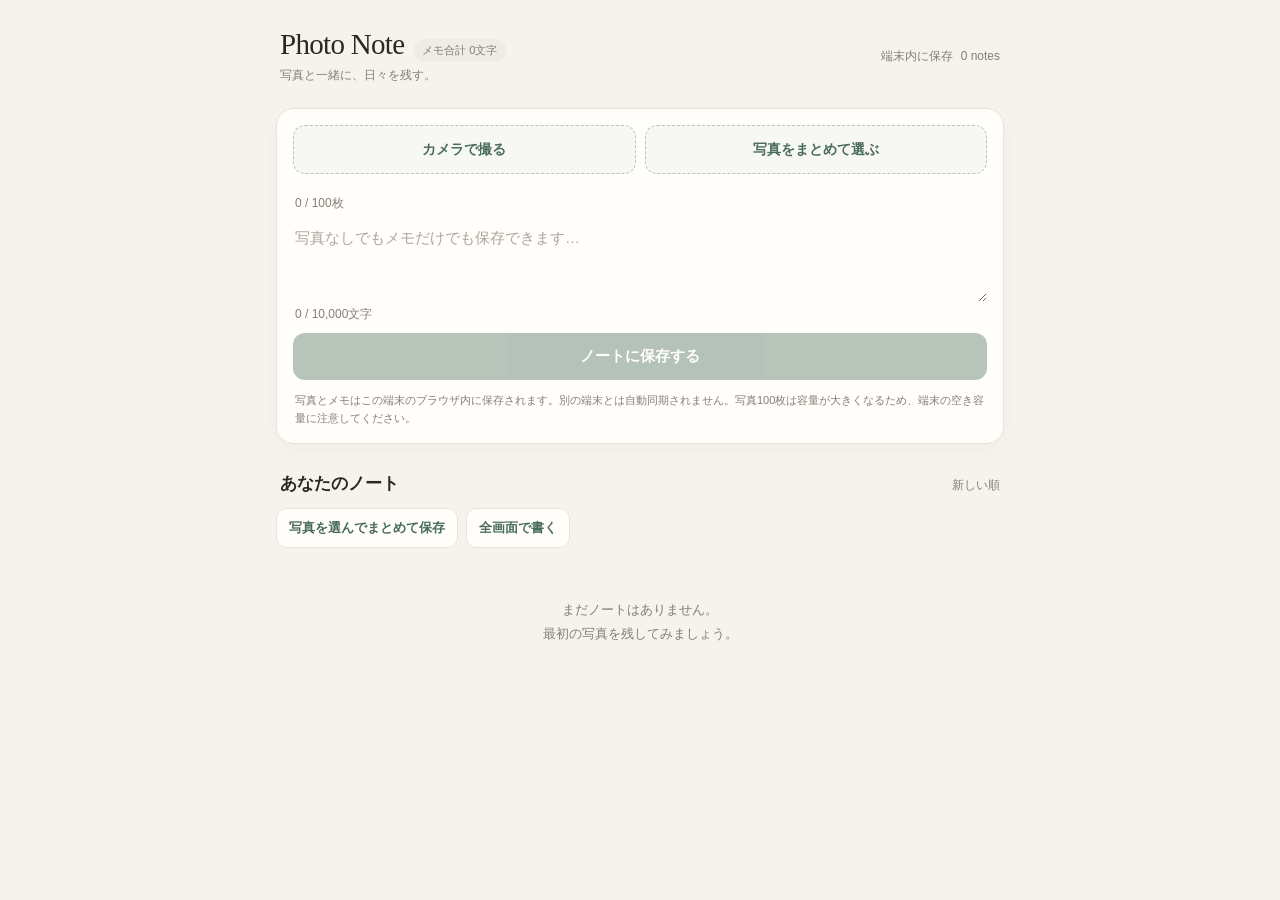
==== photo-note.html @ 49136faa "Add files via upload" ====
<!doctype html><html lang="ja"><head><meta charset="utf-8"><meta name="viewport" content="width=device-width,initial-scale=1,viewport-fit=cover"><meta name="theme-color" content="#f6f3ed"><link rel="apple-touch-icon" sizes="180x180" href="apple-touch-icon.png"><link rel="icon" type="image/png" sizes="192x192" href="icon-192.png"><link rel="manifest" href="manifest.webmanifest"><title>Photo Note</title>
<style>
:root{--bg:#f6f3ed;--paper:#fffefa;--ink:#292821;--muted:#827f75;--line:#e9e4d9;--accent:#496b59}*{box-sizing:border-box}body{margin:0;background:var(--bg);color:var(--ink);font-family:-apple-system,BlinkMacSystemFont,"Hiragino Kaku Gothic ProN","Yu Gothic",sans-serif}header{max-width:760px;margin:auto;padding:28px 20px 12px;display:flex;align-items:center;justify-content:space-between}h1{font-family:Georgia,serif;font-size:29px;font-weight:500;margin:0;letter-spacing:-.7px}.brand-row{display:flex;align-items:baseline;gap:10px;flex-wrap:wrap}.total-chars{font:11px -apple-system,BlinkMacSystemFont,sans-serif;letter-spacing:0;color:var(--muted);background:#eeece5;border-radius:20px;padding:4px 8px}.nav-back{position:absolute;top:max(14px,env(safe-area-inset-top));left:14px;z-index:55;display:flex;align-items:center;gap:8px;border:1px solid #ffffffaa;border-radius:26px;background:#101010ee;color:#fff;padding:12px 17px;font-size:15px;font-weight:700;box-shadow:0 3px 16px #0007;min-height:46px}.nav-back:active{transform:scale(.97)}.note-char-count{font-size:11px;color:var(--muted);white-space:nowrap}.sub{font-size:12px;color:var(--muted);margin-top:5px}.count{font-size:12px;color:var(--muted)}main{max-width:760px;margin:auto;padding:12px 16px 100px}.composer{background:var(--paper);border:1px solid var(--line);border-radius:18px;padding:16px;box-shadow:0 4px 18px #3c342008}.pickrow{display:grid;grid-template-columns:1fr 1fr;gap:9px}.pick{display:flex;align-items:center;justify-content:center;gap:7px;width:100%;min-height:49px;border:1.5px dashed #b9c5bb;border-radius:12px;color:var(--accent);font-weight:650;background:#f7f8f4;cursor:pointer;font-size:14px}input[type=file]{display:none}.photo-grid{display:grid;grid-template-columns:repeat(3,minmax(0,1fr));gap:8px;margin-top:12px}.photo-cell{position:relative;aspect-ratio:1;border-radius:10px;overflow:hidden;background:#f0eee8}.photo-cell img{width:100%;height:100%;object-fit:cover;display:block;cursor:zoom-in}.remove-photo{position:absolute;top:4px;right:4px;border:0;border-radius:50%;width:26px;height:26px;background:#222b;color:white;font-size:18px;line-height:1}.photo-count{font-size:12px;color:var(--muted);margin:9px 2px 0}textarea{width:100%;resize:vertical;min-height:90px;border:0;outline:0;background:transparent;font:15px/1.7 -apple-system,BlinkMacSystemFont,sans-serif;padding:13px 2px 4px;color:var(--ink)}textarea::placeholder{color:#aaa69b}.save{width:100%;border:0;border-radius:12px;background:var(--accent);color:white;font-size:15px;font-weight:650;padding:14px;cursor:pointer}.save:disabled{opacity:.4;cursor:not-allowed}.editor-tools{display:flex;justify-content:space-between;align-items:center;gap:10px;margin:0 2px 10px}.char-count{font-size:12px;color:var(--muted);font-variant-numeric:tabular-nums}.cancel{border:1px solid var(--line);border-radius:10px;background:transparent;color:var(--muted);padding:10px 14px;cursor:pointer}.note-actions{display:flex;gap:14px;flex-wrap:wrap}.edit,.delete{border:0;background:none;color:var(--accent);font-size:12px;padding:9px 0 0;cursor:pointer}.delete{color:#a19c90}.section{display:flex;justify-content:space-between;align-items:baseline;margin:28px 4px 13px}.section h2{font-size:17px;font-weight:650;margin:0}.section span{font-size:12px;color:var(--muted)}.notes{display:grid;grid-template-columns:repeat(2,minmax(0,1fr));gap:13px}.note{background:var(--paper);border:1px solid var(--line);border-radius:15px;overflow:hidden;box-shadow:0 3px 12px #3c342007}.cover{width:100%;aspect-ratio:4/3;object-fit:cover;display:block;background:#eee;cursor:zoom-in}.thumb-strip{display:flex;gap:5px;padding:7px 9px 0;overflow:hidden}.thumb-strip img{width:42px;height:42px;object-fit:cover;border-radius:6px;flex:0 0 auto;cursor:zoom-in}.note-body{padding:11px 12px 12px}.date{font-size:11px;color:var(--muted);margin-bottom:6px}.note-text{font-size:13px;line-height:1.6;white-space:pre-wrap;overflow-wrap:anywhere}.empty{grid-column:1/-1;text-align:center;color:var(--muted);padding:36px 12px;font-size:13px;line-height:1.8}.hint,.photo-tip{font-size:11px;color:var(--muted);line-height:1.6;margin:12px 2px 0}.toast{position:fixed;bottom:22px;left:50%;transform:translateX(-50%);background:#292821;color:#fff;padding:11px 16px;border-radius:30px;font-size:13px;opacity:0;pointer-events:none;transition:.2s;z-index:50}.toast.show{opacity:1}.photo-viewer{position:fixed;inset:0;z-index:40;background:rgba(18,18,16,.97);display:none;align-items:center;justify-content:center;padding:18px}.photo-viewer.open{display:flex}.photo-viewer img{max-width:100%;max-height:100%;object-fit:contain;touch-action:none;transform-origin:center center;will-change:transform;user-select:none;-webkit-user-drag:none}.zoom-tools{position:absolute;top:max(70px,calc(env(safe-area-inset-top) + 62px));right:18px;display:flex;gap:7px}.zoom-tools button{width:38px;height:38px;border:1px solid #ffffff66;border-radius:50%;background:#222;color:#fff;font-size:20px}.viewer-close,.viewer-prev,.viewer-next{position:absolute;border:1px solid #ffffff55;border-radius:50%;background:#222;color:white;cursor:pointer}.viewer-close{top:max(18px,env(safe-area-inset-top));right:18px;width:42px;height:42px;font-size:25px}.viewer-prev,.viewer-next{top:50%;width:42px;height:42px;font-size:24px;transform:translateY(-50%)}.viewer-prev{left:12px}.viewer-next{right:12px}.viewer-index{position:absolute;bottom:max(18px,env(safe-area-inset-bottom));color:#fff;font-size:12px}.camera-note{font-size:11px;color:var(--muted);line-height:1.6;margin:9px 2px 0}.camera-modal{position:fixed;inset:0;z-index:60;background:#111;display:none;flex-direction:column;padding:env(safe-area-inset-top) 14px env(safe-area-inset-bottom)}.camera-modal.open{display:flex}.camera-top{height:54px;display:flex;align-items:center;justify-content:space-between;color:white}.camera-top button,.camera-bottom button{border:1px solid #ffffff55;background:#292929;color:white;border-radius:24px;padding:10px 15px;font-size:14px}.camera-stage{flex:1;display:flex;align-items:center;justify-content:center;min-height:0;overflow:hidden}.camera-stage video{width:100%;max-height:100%;object-fit:contain;border-radius:12px;background:#222;transform-origin:center center}.camera-zoom{display:flex;align-items:center;gap:12px;padding:7px 8px 12px;color:#fff;font-size:13px}.camera-zoom input{flex:1;min-width:0;accent-color:#fff}.camera-zoom-value{width:42px;text-align:right;font-variant-numeric:tabular-nums}.camera-bottom{height:104px;display:flex;align-items:center;justify-content:space-around;gap:10px}.shutter{width:68px;height:68px;border:5px solid white!important;border-radius:50%!important;padding:0!important;background:#fff!important;box-shadow:inset 0 0 0 3px #333}.camera-status{color:#ddd;font-size:12px;text-align:center;padding:6px}.move-photo{position:absolute;top:4px;left:4px;border:0;border-radius:7px;background:#222b;color:white;padding:4px 7px;font-size:12px}.story-modal{position:fixed;inset:0;z-index:70;display:none;background:#111;color:#fff;overflow:hidden}.story-modal.open{display:block}.story-backdrop,.story-blur{position:absolute;inset:-18px;background-position:center;background-size:cover;transition:filter .12s linear}.story-backdrop{filter:brightness(.78)}.story-blur{background:rgba(8,9,9,.08);backdrop-filter:blur(0px);-webkit-backdrop-filter:blur(0px)}.story-top{position:absolute;z-index:4;top:0;left:0;right:0;padding:max(14px,env(safe-area-inset-top)) 16px 12px;display:flex;align-items:center;justify-content:space-between;background:linear-gradient(#0008,transparent);pointer-events:none}.story-top button{pointer-events:auto;border:1px solid #ffffff66;border-radius:22px;background:#1118;color:white;padding:9px 13px;font-size:13px}.story-count{font-size:12px;color:#fff;text-shadow:0 1px 6px #000}.story-scroll{position:absolute;inset:0;overflow-y:auto;overscroll-behavior:contain;z-index:2;scrollbar-width:none}.story-scroll::-webkit-scrollbar{display:none}.story-hero{height:78vh;min-height:480px;display:flex;align-items:flex-end;padding:0 22px 105px}.story-hero-inner{max-width:680px;text-shadow:0 2px 16px #0009}.story-kicker{font-size:11px;letter-spacing:.18em;text-transform:uppercase;color:#ffffffc9;margin-bottom:10px}.story-title{font-family:Georgia,serif;font-size:clamp(30px,8vw,54px);line-height:1.16;font-weight:500;letter-spacing:-.04em;margin:0}.story-hint{font-size:12px;color:#ffffffd0;margin-top:14px}.story-sheet{position:relative;min-height:65vh;margin-top:-54px;padding:30px 24px calc(60px + env(safe-area-inset-bottom));background:rgba(248,246,240,.88);color:#292821;border-radius:28px 28px 0 0;box-shadow:0 -15px 50px #0002;backdrop-filter:blur(18px);-webkit-backdrop-filter:blur(18px)}.story-sheet:before{content:'';display:block;width:38px;height:4px;border-radius:9px;background:#aaa69b66;margin:-13px auto 26px}.story-date{font-size:11px;letter-spacing:.06em;color:#827f75;margin-bottom:22px}.story-memo{font-family:Georgia,serif;font-size:17px;line-height:2.05;white-space:pre-wrap;overflow-wrap:anywhere;max-width:680px;margin:0 auto}.story-empty{color:#827f75;font-size:14px}.story-photos{display:flex;gap:9px;overflow-x:auto;margin:28px -5px 0;padding:4px 5px 12px}.story-photos img{width:76px;height:76px;object-fit:cover;border-radius:10px;flex:0 0 auto;border:2px solid transparent}.story-photos img.active{border-color:#496b59}.story-end{font-size:11px;color:#827f75;text-align:center;margin-top:34px;letter-spacing:.08em}
@media(min-width:620px){.notes{grid-template-columns:repeat(3,minmax(0,1fr))}}
@media (orientation: landscape) and (max-height: 600px){
  .camera-modal{padding:env(safe-area-inset-top) max(12px,env(safe-area-inset-right)) env(safe-area-inset-bottom) max(12px,env(safe-area-inset-left))}
  .camera-top{height:44px;flex:0 0 44px}
  .camera-stage{min-width:0;flex:1}
  .camera-stage video{width:auto;height:100%;max-width:100%;max-height:100%;object-fit:contain}
  .camera-zoom{flex:0 0 auto;padding:4px 8px 6px}
  .camera-bottom{height:66px;flex:0 0 66px}
  .shutter{width:54px;height:54px}
  .camera-status{padding:2px;font-size:11px}
}
@media (orientation: landscape) and (min-height: 601px){
  .camera-stage video{max-height:calc(100vh - 230px)}
}

/* Photo Note update */
.selection-toolbar{display:flex;gap:8px;align-items:center;flex-wrap:wrap;margin:0 0 14px}.tool-btn{border:1px solid var(--line);background:var(--paper);color:var(--accent);border-radius:10px;padding:10px 12px;font-size:13px;font-weight:650}.note-text{display:none}.note{position:relative}.select-overlay{position:absolute;top:8px;left:8px;z-index:3;background:#fff;border-radius:9px;padding:5px 8px;box-shadow:0 2px 8px #0003;font-size:12px}.select-overlay input{display:inline-block;width:18px;height:18px;vertical-align:middle}.photo-select-modal{position:fixed;inset:0;z-index:90;background:#f6f3ed;display:none;flex-direction:column;padding:env(safe-area-inset-top) 14px env(safe-area-inset-bottom)}.photo-select-modal.open{display:flex}.select-head{display:flex;align-items:center;justify-content:space-between;padding:12px 0}.select-head strong{font-size:17px}.select-grid{display:grid;grid-template-columns:repeat(3,minmax(0,1fr));gap:7px;overflow:auto;padding-bottom:12px}.select-item{position:relative;aspect-ratio:1}.select-item img{width:100%;height:100%;object-fit:cover;border-radius:9px}.select-item input{position:absolute;top:6px;left:6px;width:23px;height:23px;accent-color:var(--accent)}.select-actions{display:flex;gap:8px;padding:10px 0}.select-actions button{flex:1}.composer.full-editor{position:fixed;inset:0;z-index:80;border-radius:0;overflow:auto;padding:calc(env(safe-area-inset-top) + 16px) 16px calc(env(safe-area-inset-bottom) + 18px);margin:0}.composer.full-editor textarea{min-height:42vh;font-size:17px}.editor-full-btn{border:1px solid var(--line);background:transparent;border-radius:10px;padding:8px 11px;color:var(--accent)}.undo-toast{position:fixed;bottom:22px;left:50%;transform:translateX(-50%);z-index:100;background:#292821;color:#fff;border-radius:28px;padding:9px 12px;display:none;align-items:center;gap:12px;font-size:13px;white-space:nowrap}.undo-toast.show{display:flex}.undo-toast button{border:0;background:#fff;color:#292821;border-radius:18px;padding:7px 12px;font-weight:700}

.crop-modal{position:fixed;inset:0;z-index:120;background:#171714f5;display:none;flex-direction:column;align-items:center;justify-content:center;padding:calc(env(safe-area-inset-top) + 14px) 14px calc(env(safe-area-inset-bottom) + 14px);color:#fff}
.crop-modal.open{display:flex}.crop-title{font-size:18px;font-weight:700;margin:4px 0 8px}.crop-help{font-size:12px;color:#ddd;text-align:center;line-height:1.6;margin-bottom:12px}.crop-stage{width:100%;height:min(62vh,620px);display:flex;align-items:center;justify-content:center;overflow:hidden}.crop-canvas{max-width:100%;max-height:100%;touch-action:none;background:#333;border-radius:8px}.crop-actions{display:flex;gap:8px;width:100%;max-width:560px;margin-top:14px;flex-wrap:wrap}.crop-actions button{flex:1;min-width:105px;border:1px solid #ffffff66;border-radius:12px;padding:13px 9px;background:#333;color:#fff;font-weight:650}.crop-actions .crop-primary{background:#496b59;border-color:#496b59}.crop-actions .crop-danger{background:#fff;color:#292821}.photo-edit-tools{position:absolute;left:4px;right:4px;bottom:4px;display:flex;gap:4px;justify-content:center}.photo-edit-tools button{border:0;border-radius:8px;background:#222d;color:#fff;padding:6px 7px;font-size:10px;font-weight:650}
</style></head><body>
<header><div><div class="brand-row"><h1>Photo Note</h1><span class="total-chars" id="totalChars">メモ合計 0文字</span></div><div class="sub">写真と一緒に、日々を残す。</div></div><div style="display:flex;align-items:center;gap:8px"><span class="count">端末内に保存</span><div class="count" id="count">0 notes</div></div></header><main>
<section class="composer"><div class="pickrow"><button class="pick" id="openCamera" type="button">カメラで撮る</button><label class="pick" for="galleryPhotos">写真をまとめて選ぶ</label></div><input id="galleryPhotos" type="file" accept="image/*" multiple>
<div class="photo-grid" id="draftGrid"></div><div class="photo-count" id="photoCount">写真は最大100枚まで追加できます</div><textarea id="memo" maxlength="10000" placeholder="写真なしでもメモだけでも保存できます…"></textarea><div class="editor-tools"><span class="char-count" id="charCount">0 / 10,000文字</span><button class="editor-full-btn" id="closeFullEditor" type="button" style="display:none">全画面を閉じる</button><button class="cancel" id="cancel" type="button" style="display:none">編集をやめる</button></div><button class="save" id="save" disabled>ノートに保存する</button><div class="hint">写真とメモはこの端末のブラウザ内に保存されます。別の端末とは自動同期されません。写真100枚は容量が大きくなるため、端末の空き容量に注意してください。</div></section>
<div class="section"><h2>あなたのノート</h2><span>新しい順</span></div><div class="selection-toolbar"><button class="tool-btn" id="choosePhotos" type="button">写真を選んでまとめて保存</button><button class="tool-btn" id="fullEditor" type="button">全画面で書く</button></div><section class="notes" id="notes"><div class="empty">まだノートはありません。<br>最初の写真を残してみましょう。</div></section></main>
<div class="camera-modal" id="cameraModal" role="dialog" aria-modal="true" aria-label="Photo Noteカメラ"><div class="camera-top"><button id="cameraClose" type="button">閉じる</button><span id="cameraMode">背面カメラ</span><button id="cameraSwitch" type="button">カメラ切替</button></div><div class="camera-stage"><video id="cameraVideo" autoplay muted playsinline></video></div><div class="camera-zoom"><span>−</span><input id="cameraZoom" type="range" min="1" max="3" step="0.1" value="1" aria-label="カメラズーム"><span>＋</span><span class="camera-zoom-value" id="cameraZoomValue">1.0×</span></div><div class="camera-status" id="cameraStatus">カメラを準備しています</div><div class="camera-bottom"><button id="cameraFlash" type="button" disabled>フラッシュは端末依存</button><button class="shutter" id="cameraCapture" type="button" aria-label="撮影"></button><button id="cameraDone" type="button">完了</button></div></div><div class="photo-viewer" id="photoViewer" role="dialog" aria-modal="true" aria-label="写真の拡大表示"><button class="nav-back" id="viewerBack" type="button" aria-label="一覧画面に戻る">← <span>一覧へ</span></button><button class="viewer-prev" id="viewerPrev" type="button">‹</button><img id="viewerImage" alt="拡大した写真"><div class="zoom-tools"><button id="zoomOut" type="button" aria-label="縮小">−</button><button id="zoomReset" type="button" aria-label="倍率を戻す">↺</button><button id="zoomIn" type="button" aria-label="拡大">＋</button></div><button class="viewer-next" id="viewerNext" type="button">›</button><div class="viewer-index" id="viewerIndex"></div></div><div class="story-modal" id="storyModal" role="dialog" aria-modal="true" aria-label="ストーリーモード"><div class="story-backdrop" id="storyBackdrop"></div><div class="story-blur" id="storyBlur"></div><div class="story-top"><button id="storyClose" type="button" aria-label="一覧画面に戻る">← <span>一覧へ</span></button><span class="story-count" id="storyCount"></span><button id="storyTop" type="button">写真に戻る ↑</button></div><div class="story-scroll" id="storyScroll"><section class="story-hero"><div class="story-hero-inner"><div class="story-kicker">A MOMENT TO REMEMBER</div><h2 class="story-title" id="storyTitle">その日の記録</h2><div class="story-hint">スクロールして、記憶をたどる</div></div></section><section class="story-sheet"><div class="story-date" id="storyDate"></div><div class="story-memo" id="storyMemo"></div><div class="story-photos" id="storyPhotos"></div><div class="story-end">— PHOTO NOTE —</div></section></div></div><div class="photo-select-modal" id="photoSelectModal"><div class="select-head"><strong>保存する写真を選択</strong><button class="cancel" id="closePhotoSelect" type="button">閉じる</button></div><div class="select-grid" id="selectGrid"></div><div class="select-actions"><button class="tool-btn" id="selectAllPhotos" type="button">すべて選択</button><button class="save" id="shareSelectedPhotos" type="button">選んだ写真を共有</button></div><div class="hint">iPhoneの共有画面が開いたら「画像を保存」を選んでください。</div></div><div class="undo-toast" id="undoToast"><span id="undoMessage">削除しました</span><button id="undoDelete" type="button">元に戻す</button></div><div class="crop-modal" id="cropModal" role="dialog" aria-modal="true" aria-label="写真のトリミング"><div class="crop-title" id="cropTitle">写真をトリミング</div><div class="crop-help" id="cropHelp">写真の上を指でなぞって、残したい範囲を囲んでください。</div><div class="crop-stage"><canvas id="cropCanvas" class="crop-canvas"></canvas></div><div class="crop-actions"><button id="autoCrop" type="button">自動トリミング</button><button id="manualCrop" type="button">手動で範囲を選ぶ</button><button id="cancelCrop" type="button">キャンセル</button><button id="applyCrop" class="crop-primary" type="button">この切り抜きを使う</button></div></div><div class="toast" id="toast"></div>
<script>
const DB='photo-note-db',STORE='notes';let db,draft=[],editingId=null,viewerImages=[],viewerAt=0,cameraStream=null,cameraFacing='environment',cameraZoom=1,nativeZoom=false,cameraZoomMin=1,cameraZoomMax=3;const $=id=>document.getElementById(id);
async function stopCamera(){if(cameraStream){cameraStream.getTracks().forEach(t=>t.stop());cameraStream=null}$('cameraVideo').srcObject=null}
async function configureCameraZoom(){cameraZoom=1;nativeZoom=false;cameraZoomMin=1;cameraZoomMax=3;const track=cameraStream?.getVideoTracks?.()[0];try{const caps=track?.getCapabilities?.();if(caps?.zoom){nativeZoom=true;cameraZoomMin=caps.zoom.min||1;cameraZoomMax=Math.min(caps.zoom.max||3,8)}}catch(e){}const slider=$('cameraZoom');slider.min=String(cameraZoomMin);slider.max=String(cameraZoomMax);slider.step=nativeZoom?String(track.getCapabilities().zoom.step||0.1):'0.1';slider.value='1';$('cameraZoomValue').textContent='1.0×';$('cameraVideo').style.transform='scale(1)';}
async function setCameraZoom(value){cameraZoom=Math.max(cameraZoomMin,Math.min(cameraZoomMax,Number(value)||1));$('cameraZoom').value=String(cameraZoom);$('cameraZoomValue').textContent=cameraZoom.toFixed(1)+'×';const video=$('cameraVideo');if(nativeZoom){const track=cameraStream?.getVideoTracks?.()[0];try{await track.applyConstraints({advanced:[{zoom:cameraZoom}]});video.style.transform='scale(1)';return}catch(e){nativeZoom=false}}video.style.transform=`scale(${cameraZoom})`;}
async function startCamera(){await stopCamera();if(!navigator.mediaDevices||!navigator.mediaDevices.getUserMedia){$('cameraStatus').textContent='このブラウザではカメラを利用できません。HTTPSのSafariで開いてください。';return}try{cameraStream=await navigator.mediaDevices.getUserMedia({audio:false,video:{facingMode:{ideal:cameraFacing},width:{ideal:1920},height:{ideal:1080}}});$('cameraVideo').srcObject=cameraStream;await $('cameraVideo').play();await configureCameraZoom();$('cameraMode').textContent=cameraFacing==='environment'?'背面カメラ':'前面カメラ';$('cameraStatus').textContent=nativeZoom?'カメラのズームを調整できます':'ズームを調整できます';}catch(err){$('cameraStatus').textContent=err.name==='NotAllowedError'?'カメラの使用が許可されていません。Safariの設定を確認してください。':'カメラを起動できませんでした。ブラウザのカメラ許可を確認してください。'}}
$('cameraZoom').addEventListener('input',e=>{setCameraZoom(e.target.value)});
$('openCamera').onclick=async()=>{if(draft.length>=100)return toast('写真は100枚までです');$('cameraModal').classList.add('open');document.body.style.overflow='hidden';await startCamera()};
$('cameraClose').onclick=async()=>{await stopCamera();$('cameraModal').classList.remove('open');document.body.style.overflow=''};
$('cameraDone').onclick=$('cameraClose').onclick;
$('cameraSwitch').onclick=async()=>{cameraFacing=cameraFacing==='environment'?'user':'environment';await startCamera()};
$('cameraCapture').onclick=async()=>{const v=$('cameraVideo');if(!cameraStream||!v.videoWidth)return toast('カメラの準備ができていません');if(draft.length>=100)return toast('写真は100枚までです');const c=document.createElement('canvas');const ctx=c.getContext('2d');if(nativeZoom||cameraZoom<=1.001){c.width=v.videoWidth;c.height=v.videoHeight;ctx.drawImage(v,0,0,c.width,c.height)}else{const sw=v.videoWidth/cameraZoom,sh=v.videoHeight/cameraZoom,sx=(v.videoWidth-sw)/2,sy=(v.videoHeight-sh)/2;c.width=Math.round(sw);c.height=Math.round(sh);ctx.drawImage(v,sx,sy,sw,sh,0,0,c.width,c.height)}draft.push(c.toDataURL('image/jpeg',.92));renderDraft();updateCount();$('cameraStatus').textContent=`撮影しました（${draft.length} / 100枚）。続けて撮影できます。`};
function openDB(){return new Promise((resolve,reject)=>{const r=indexedDB.open(DB,1);r.onupgradeneeded=()=>r.result.createObjectStore(STORE,{keyPath:'id'});r.onsuccess=()=>resolve(r.result);r.onerror=()=>reject(r.error)})}
function tx(mode,fn){return new Promise((resolve,reject)=>{const t=db.transaction(STORE,mode),s=t.objectStore(STORE);let req=fn(s);t.oncomplete=()=>resolve(req?.result);t.onerror=()=>reject(t.error)})}
function toast(s){$('toast').textContent=s;$('toast').classList.add('show');setTimeout(()=>$('toast').classList.remove('show'),2200)}function updateCount(){$('charCount').textContent=Array.from($('memo').value).length.toLocaleString('ja-JP')+' / 10,000文字';$('photoCount').textContent=`${draft.length} / 100枚`;$('save').disabled=draft.length===0&&!$('memo').value.trim()}
function oldImages(n){return Array.isArray(n.images)?n.images:(n.image?[n.image]:[])}
function reset(){document.querySelector('.composer').classList.remove('full-editor');$('closeFullEditor').style.display='none';editingId=null;draft=[];$('galleryPhotos').value='';$('memo').value='';$('save').textContent='ノートに保存する';$('cancel').style.display='none';renderDraft();updateCount()}
$('memo').addEventListener('input',updateCount);$('cancel').onclick=reset;
function openViewer(images,index=0){viewerImages=images;viewerAt=index;showViewer();$('photoViewer').classList.add('open');document.body.style.overflow='hidden'}let zoom=1,panX=0,panY=0;function applyZoom(){$('viewerImage').style.transform=`translate(${panX}px,${panY}px) scale(${zoom})`}function resetZoom(){zoom=1;panX=0;panY=0;applyZoom()}function showViewer(){resetZoom();$('viewerImage').src=viewerImages[viewerAt];$('viewerIndex').textContent=`${viewerAt+1} / ${viewerImages.length}`;$('viewerPrev').style.display=viewerImages.length>1?'block':'none';$('viewerNext').style.display=viewerImages.length>1?'block':'none'}function closeViewer(){resetZoom();$('photoViewer').classList.remove('open');$('viewerImage').removeAttribute('src');document.body.style.overflow=''}$('viewerBack').onclick=closeViewer;$('photoViewer').addEventListener('click',e=>{if(e.target===$('photoViewer'))closeViewer()});$('viewerPrev').onclick=()=>{viewerAt=(viewerAt-1+viewerImages.length)%viewerImages.length;showViewer()};$('viewerNext').onclick=()=>{viewerAt=(viewerAt+1)%viewerImages.length;showViewer()};$('zoomIn').onclick=()=>{zoom=Math.min(5,zoom+.5);clampViewerPan();applyZoom()};$('zoomOut').onclick=()=>{zoom=Math.max(1,zoom-.5);if(zoom===1){panX=0;panY=0}else clampViewerPan();applyZoom()};$('zoomReset').onclick=resetZoom;let pinchStart=0,pinchZoom=1,lastTouch=null;const viewerImg=$('viewerImage');
function clampViewerPan(){
  const box=$('photoViewer').getBoundingClientRect();
  const baseW=viewerImg.clientWidth,baseH=viewerImg.clientHeight;
  const maxX=Math.max(0,(baseW*zoom-box.width)/2);
  const maxY=Math.max(0,(baseH*zoom-box.height)/2);
  panX=Math.max(-maxX,Math.min(maxX,panX));
  panY=Math.max(-maxY,Math.min(maxY,panY));
}
viewerImg.addEventListener('touchstart',e=>{
  if(e.touches.length===2){
    pinchStart=Math.hypot(e.touches[0].clientX-e.touches[1].clientX,e.touches[0].clientY-e.touches[1].clientY);
    pinchZoom=zoom;lastTouch=null;
  }else if(e.touches.length===1&&zoom>1){
    lastTouch={x:e.touches[0].clientX,y:e.touches[0].clientY};
  }
},{passive:false});
viewerImg.addEventListener('touchmove',e=>{
  if(e.touches.length===2&&pinchStart){
    e.preventDefault();
    const d=Math.hypot(e.touches[0].clientX-e.touches[1].clientX,e.touches[0].clientY-e.touches[1].clientY);
    zoom=Math.max(1,Math.min(5,pinchZoom*d/pinchStart));
    if(zoom===1){panX=0;panY=0}
    clampViewerPan();applyZoom();
  }else if(e.touches.length===1&&lastTouch&&zoom>1){
    e.preventDefault();
    panX+=e.touches[0].clientX-lastTouch.x;panY+=e.touches[0].clientY-lastTouch.y;
    lastTouch={x:e.touches[0].clientX,y:e.touches[0].clientY};
    clampViewerPan();applyZoom();
  }
},{passive:false});
viewerImg.addEventListener('touchend',()=>{pinchStart=0;lastTouch=null});
viewerImg.addEventListener('dblclick',()=>{
  zoom=zoom===1?2:1;
  if(zoom===1){panX=0;panY=0}else clampViewerPan();
  applyZoom();
});document.addEventListener('keydown',e=>{if(e.key==='Escape')closeViewer();if(e.key==='ArrowLeft'&&viewerImages.length){viewerAt=(viewerAt-1+viewerImages.length)%viewerImages.length;showViewer()}if(e.key==='ArrowRight'&&viewerImages.length){viewerAt=(viewerAt+1)%viewerImages.length;showViewer()}});
function fileData(f){return new Promise((res,rej)=>{if(!f.type.startsWith('image/'))return rej();const r=new FileReader();r.onload=()=>res(r.result);r.onerror=rej;r.readAsDataURL(f)})}
async function addFiles(files){const room=100-draft.length;if(room<=0)return toast('写真は100枚までです');const chosen=[...files].slice(0,room);if(files.length>room)toast('追加できるのは残り'+room+'枚です');for(const f of chosen){try{draft.push(await fileData(f))}catch{toast('画像を読み込めませんでした')}}renderDraft();updateCount()}
$('galleryPhotos').addEventListener('change',async e=>{await addFiles(e.target.files);e.target.value=''});
function renderDraft(){const root=$('draftGrid');root.innerHTML='';draft.forEach((src,i)=>{const cell=document.createElement('div');cell.className='photo-cell';const img=document.createElement('img');img.src=src;img.alt='追加した写真';img.onclick=()=>openViewer(draft,i);const rm=document.createElement('button');rm.className='remove-photo';rm.type='button';rm.textContent='×';rm.setAttribute('aria-label','写真を削除');rm.onclick=()=>{if(!confirm('この写真を編集画面から外しますか？'))return;if(!confirm('この変更を保存すると、この写真はノートから削除されます。本当に削除しますか？'))return;draft.splice(i,1);renderDraft();updateCount();toast('写真を編集画面から外しました')};const move=document.createElement('button');move.className='move-photo';move.type='button';move.textContent=i===0?'先頭':`#${i+1} ↕`;move.title='写真を前へ移動';move.onclick=()=>{if(i>0){[draft[i-1],draft[i]]=[draft[i],draft[i-1]];renderDraft()}};const tools=document.createElement('div');tools.className='photo-edit-tools';const auto=document.createElement('button');auto.type='button';auto.textContent='自動切り抜き';auto.onclick=()=>openCrop(i,'auto');const manual=document.createElement('button');manual.type='button';manual.textContent='手動切り抜き';manual.onclick=()=>openCrop(i,'manual');tools.append(auto,manual);cell.append(img,rm,move,tools);root.append(cell)})}

// Crop editor: manual selection works by dragging a rectangle; auto finds the largest bright document/screen region.
let cropIndex=-1,cropImage=null,cropRect=null,cropMode='manual',cropDisplay={x:0,y:0,w:0,h:0},cropDragging=false,cropStart=null;
const cropCanvas=$('cropCanvas'),cropCtx=cropCanvas.getContext('2d');
function cropDraw(){if(!cropImage)return;cropCtx.clearRect(0,0,cropCanvas.width,cropCanvas.height);cropCtx.drawImage(cropImage,cropDisplay.x,cropDisplay.y,cropDisplay.w,cropDisplay.h);if(cropRect){const x=cropDisplay.x+cropRect.x*cropDisplay.w,y=cropDisplay.y+cropRect.y*cropDisplay.h,w=cropRect.w*cropDisplay.w,h=cropRect.h*cropDisplay.h;cropCtx.fillStyle='rgba(0,0,0,.38)';cropCtx.fillRect(cropDisplay.x,cropDisplay.y,cropDisplay.w,cropDisplay.h);cropCtx.clearRect(x,y,w,h);cropCtx.drawImage(cropImage, cropDisplay.x + cropRect.x*cropDisplay.w, cropDisplay.y + cropRect.y*cropDisplay.h, cropRect.w*cropDisplay.w, cropRect.h*cropDisplay.h, x,y,w,h);cropCtx.strokeStyle='#49d39a';cropCtx.lineWidth=Math.max(2,cropCanvas.width/350);cropCtx.strokeRect(x,y,w,h)}}
function cropFit(){const maxW=Math.max(280,Math.min(window.innerWidth-28,650)),maxH=Math.max(240,Math.min(window.innerHeight*.58,650)),scale=Math.min(maxW/cropImage.naturalWidth,maxH/cropImage.naturalHeight);cropCanvas.width=Math.round(cropImage.naturalWidth*scale);cropCanvas.height=Math.round(cropImage.naturalHeight*scale);cropDisplay={x:0,y:0,w:cropCanvas.width,h:cropCanvas.height};cropDraw()}
function autoDetectCrop(img){const c=document.createElement('canvas'),w=140,h=Math.max(60,Math.round(140*img.naturalHeight/img.naturalWidth));c.width=w;c.height=h;const x=c.getContext('2d',{willReadFrequently:true});x.drawImage(img,0,0,w,h);const d=x.getImageData(0,0,w,h).data,mask=new Uint8Array(w*h),seen=new Uint8Array(w*h);for(let p=0;p<w*h;p++){const r=d[p*4],g=d[p*4+1],b=d[p*4+2],v=.299*r+.587*g+.114*b,hi=Math.max(r,g,b),lo=Math.min(r,g,b),sat=hi?((hi-lo)/hi):0;mask[p]=(v>188&&sat<.42)?1:0}let best=null;for(let p=0;p<w*h;p++){if(!mask[p]||seen[p])continue;let q=[p],head=0;seen[p]=1;let minX=w,maxX=0,minY=h,maxY=0,count=0;while(head<q.length){const z=q[head++],xx=z%w,yy=(z/w)|0;count++;minX=Math.min(minX,xx);maxX=Math.max(maxX,xx);minY=Math.min(minY,yy);maxY=Math.max(maxY,yy);for(let dy=-1;dy<=1;dy++)for(let dx=-1;dx<=1;dx++){const nx=xx+dx,ny=yy+dy;if(nx<0||ny<0||nx>=w||ny>=h)continue;const ni=ny*w+nx;if(mask[ni]&&!seen[ni]){seen[ni]=1;q.push(ni)}}}const bw=maxX-minX+1,bh=maxY-minY+1,area=bw*bh;if(count>Math.max(30,w*h*.008)&&bw>w*.12&&bh>h*.06&&area<w*h*.92){const score=count+area*.15;if(!best||score>best.score)best={minX,maxX,minY,maxY,score}}}if(!best)return null;const padX=Math.max(2,Math.round((best.maxX-best.minX)*.035)),padY=Math.max(2,Math.round((best.maxY-best.minY)*.035));return{x:Math.max(0,(best.minX-padX)/w),y:Math.max(0,(best.minY-padY)/h),w:Math.min(w,best.maxX+padX+1)/w-Math.max(0,(best.minX-padX)/w),h:Math.min(h,best.maxY+padY+1)/h-Math.max(0,(best.minY-padY)/h)}}
function openCrop(i,mode){cropIndex=i;cropMode=mode;cropImage=new Image();cropImage.onload=()=>{cropFit();cropRect={x:0,y:0,w:1,h:1};if(mode==='auto'){const found=autoDetectCrop(cropImage);if(found){cropRect=found;$('cropHelp').textContent='明るい紙面・スクリーンらしい範囲を検出しました。枠を確認し、必要なら手動で調整してください。'}else{$('cropHelp').textContent='自動検出できませんでした。手動で範囲を囲んでください。';cropRect={x:.08,y:.08,w:.84,h:.84}}}else{$('cropHelp').textContent='写真の上を指でなぞって、残したい範囲を囲んでください。'}cropDraw();$('cropModal').classList.add('open');document.body.style.overflow='hidden'};cropImage.onerror=()=>toast('写真を開けませんでした');cropImage.src=draft[i]}
function canvasPoint(e){const r=cropCanvas.getBoundingClientRect();return{x:Math.max(0,Math.min(1,(e.clientX-r.left)/r.width)),y:Math.max(0,Math.min(1,(e.clientY-r.top)/r.height))}}
cropCanvas.addEventListener('pointerdown',e=>{if(!cropImage)return;cropCanvas.setPointerCapture(e.pointerId);cropDragging=true;cropStart=canvasPoint(e);cropRect={x:cropStart.x,y:cropStart.y,w:.01,h:.01};cropDraw()});cropCanvas.addEventListener('pointermove',e=>{if(!cropDragging)return;const p=canvasPoint(e);cropRect={x:Math.min(p.x,cropStart.x),y:Math.min(p.y,cropStart.y),w:Math.abs(p.x-cropStart.x),h:Math.abs(p.y-cropStart.y)};cropDraw()});function cropEnd(){cropDragging=false;if(cropRect&&(cropRect.w<.025||cropRect.h<.025)){cropRect={x:0,y:0,w:1,h:1};cropDraw()}}cropCanvas.addEventListener('pointerup',cropEnd);cropCanvas.addEventListener('pointercancel',cropEnd);
$('autoCrop').onclick=()=>{const r=autoDetectCrop(cropImage);if(!r){$('cropHelp').textContent='文字や紙面の範囲を自動検出できませんでした。手動で範囲を囲んでください。';return}cropRect=r;cropDraw();$('cropHelp').textContent='自動検出しました。枠を確認して、必要なら手動で調整してください。'};$('manualCrop').onclick=()=>{$('cropHelp').textContent='写真の上を指でなぞって、残したい範囲を囲んでください。';cropRect={x:.08,y:.08,w:.84,h:.84};cropDraw()};$('cancelCrop').onclick=()=>{cropIndex=-1;cropImage=null;$('cropModal').classList.remove('open');document.body.style.overflow=''};$('applyCrop').onclick=()=>{if(cropIndex<0||!cropRect)return;const r=cropRect;if(r.w<.03||r.h<.03)return toast('切り抜く範囲をもう少し大きく選んでください');const sx=Math.round(r.x*cropImage.naturalWidth),sy=Math.round(r.y*cropImage.naturalHeight),sw=Math.max(1,Math.round(r.w*cropImage.naturalWidth)),sh=Math.max(1,Math.round(r.h*cropImage.naturalHeight));const out=document.createElement('canvas');out.width=sw;out.height=sh;out.getContext('2d').drawImage(cropImage,sx,sy,sw,sh,0,0,sw,sh);draft[cropIndex]=out.toDataURL('image/jpeg',.94);cropIndex=-1;cropImage=null;$('cropModal').classList.remove('open');document.body.style.overflow='';renderDraft();updateCount();toast('切り抜きを反映しました。保存ボタンで確定してください')};

$('save').onclick=async()=>{if(!draft.length&&!$('memo').value.trim())return toast('写真かメモを入力してください');$('save').disabled=true;try{if(editingId){const n=await tx('readonly',s=>s.get(editingId));if(!n)throw Error();n.images=draft;n.image=draft[0]||null;n.memo=$('memo').value;n.updatedAt=new Date().toISOString();await tx('readwrite',s=>s.put(n));toast('ノートを更新しました')}else{const n={id:Date.now(),images:draft,image:draft[0]||null,memo:$('memo').value,date:new Date().toISOString()};await tx('readwrite',s=>s.add(n));toast('ノートに保存しました')}reset();await render()}catch(e){toast('保存できませんでした。端末の空き容量を確認してください');$('save').disabled=false}};
function beginEdit(n){editingId=n.id;draft=oldImages(n).slice();$('memo').value=n.memo||'';$('save').textContent='変更を保存する';$('cancel').style.display='inline-block';renderDraft();updateCount();document.querySelector('.composer').scrollIntoView({behavior:'smooth',block:'start'})}
async function render(){const all=await tx('readonly',s=>s.getAll());all.sort((a,b)=>b.id-a.id);$('count').textContent=all.length+' notes';const totalChars=all.reduce((sum,n)=>sum+Array.from(n.memo||'').length,0);$('totalChars').textContent='メモ合計 '+totalChars.toLocaleString('ja-JP')+'文字';const root=$('notes');root.innerHTML='';if(!all.length){root.innerHTML='<div class="empty">まだノートはありません。<br>最初の写真を残してみましょう。</div>';return}for(const n of all){const imgs=oldImages(n);const article=document.createElement('article');article.className='note';const cover=imgs.length?document.createElement('img'):document.createElement('div');cover.className='cover';if(imgs.length){cover.src=imgs[0];cover.alt='ノートの写真';cover.onclick=()=>openViewer(imgs,0)}else{cover.style.cssText='display:flex;align-items:center;justify-content:center;color:#827f75;font-size:14px;background:#eeece5';cover.textContent='メモのみ';}const body=document.createElement('div');body.className='note-body';const date=document.createElement('div');date.className='date';date.textContent=new Date(n.updatedAt||n.date).toLocaleString('ja-JP',{year:'numeric',month:'short',day:'numeric',hour:'2-digit',minute:'2-digit'})+` ・ ${imgs.length}枚 ・ `;const chars=document.createElement('span');chars.className='note-char-count';chars.textContent=Array.from(n.memo||'').length.toLocaleString('ja-JP')+'文字';const text=document.createElement('div');text.className='note-text';text.textContent=n.memo||'メモはありません';const actions=document.createElement('div');actions.className='note-actions';const edit=document.createElement('button');edit.className='edit';edit.textContent='編集する';edit.onclick=()=>beginEdit(n);const del=document.createElement('button');del.className='delete';del.textContent='このノートを削除';del.onclick=async()=>{if(!confirm('このノートを削除しますか？'))return;if(!confirm('写真とメモが削除されます。本当に削除しますか？'))return;await tx('readwrite',s=>s.delete(n.id));lastDeleted=n;if(editingId===n.id)reset();showUndo();render()};const story=document.createElement('button');story.className='edit';story.textContent='ストーリーで見る';story.onclick=()=>openStory(n);actions.append(story,edit,del);date.append(chars);body.append(date);if(imgs.length>1){const strip=document.createElement('div');strip.className='thumb-strip';imgs.slice(1,7).forEach((src,i)=>{const im=document.createElement('img');im.src=src;im.alt='写真 '+(i+2);im.onclick=()=>openViewer(imgs,i+1);strip.append(im)});if(imgs.length>7){const more=document.createElement('span');more.style.cssText='font-size:11px;color:var(--muted);align-self:center';more.textContent=`+${imgs.length-7}`;strip.append(more)}body.append(strip)}body.append(actions);article.append(cover,body);root.append(article)}}


let lastDeleted=null,undoTimer=null;
function showUndo(){const u=$('undoToast');$('undoMessage').textContent='ノートを削除しました';u.classList.add('show');clearTimeout(undoTimer);undoTimer=setTimeout(()=>{u.classList.remove('show');lastDeleted=null},8000)}
$('undoDelete').onclick=async()=>{if(!lastDeleted)return;await tx('readwrite',s=>s.put(lastDeleted));lastDeleted=null;$('undoToast').classList.remove('show');await render();toast('削除を元に戻しました')};
$('fullEditor').onclick=()=>{document.querySelector('.composer').classList.add('full-editor');$('closeFullEditor').style.display='inline-block';$('memo').focus()};
$('closeFullEditor').onclick=()=>{document.querySelector('.composer').classList.remove('full-editor');$('closeFullEditor').style.display='none'};
async function openPhotoPicker(){const all=await tx('readonly',s=>s.getAll());const grid=$('selectGrid');grid.innerHTML='';let count=0;all.forEach(n=>oldImages(n).forEach((src,i)=>{const label=document.createElement('label');label.className='select-item';const im=document.createElement('img');im.src=src;const cb=document.createElement('input');cb.type='checkbox';cb.dataset.src=src;cb.setAttribute('aria-label','写真を選択');cb.onchange=()=>{count=grid.querySelectorAll('input:checked').length;$('shareSelectedPhotos').textContent=`選んだ写真を共有（${count}枚）`};label.append(im,cb);grid.append(label)}));$('shareSelectedPhotos').textContent='選んだ写真を共有（0枚）';$('photoSelectModal').classList.add('open')}
$('choosePhotos').onclick=openPhotoPicker;$('closePhotoSelect').onclick=()=>$('photoSelectModal').classList.remove('open');
$('selectAllPhotos').onclick=()=>{const boxes=[...$('selectGrid').querySelectorAll('input')];const all=boxes.every(x=>x.checked);boxes.forEach(x=>x.checked=!all);$('shareSelectedPhotos').textContent=`選んだ写真を共有（${boxes.filter(x=>x.checked).length}枚）`};
$('shareSelectedPhotos').onclick=async()=>{const srcs=[...$('selectGrid').querySelectorAll('input:checked')].map(x=>x.dataset.src);if(!srcs.length)return toast('写真を選んでください');try{const files=srcs.map((src,i)=>{const mime=(src.match(/^data:(image\/[^;]+);/)||[])[1]||'image/jpeg';const bin=atob(src.split(',')[1]);const bytes=new Uint8Array(bin.length);for(let j=0;j<bin.length;j++)bytes[j]=bin.charCodeAt(j);return new File([bytes],`PhotoNote-${String(i+1).padStart(2,'0')}.${mime==='image/png'?'png':'jpg'}`,{type:mime})});if(navigator.canShare&&navigator.canShare({files})&&navigator.share){await navigator.share({files,title:'Photo Noteの写真'});toast('共有画面を開きました。「画像を保存」を選んでください')}else{for(const f of files){const u=URL.createObjectURL(f),a=document.createElement('a');a.href=u;a.download=f.name;a.click();setTimeout(()=>URL.revokeObjectURL(u),3000)}toast('写真を個別にダウンロードしました')} }catch(e){if(e.name!=='AbortError')toast('共有を開始できませんでした')} };

let activeStoryImages=[],activeStoryAt=0;
function setStoryPhoto(i){activeStoryAt=(i+activeStoryImages.length)%activeStoryImages.length;const src=activeStoryImages[activeStoryAt];$('storyBackdrop').style.backgroundImage=`url("${src}")`;$('storyCount').textContent=`${activeStoryAt+1} / ${activeStoryImages.length}枚`;$('storyPhotos').querySelectorAll('img').forEach((im,j)=>im.classList.toggle('active',j===activeStoryAt));}
function updateStoryDepth(){const progress=Math.min(1,$('storyScroll').scrollTop/360);const blur=progress*7;$('storyBlur').style.backdropFilter=`blur(${blur}px)`;$('storyBlur').style.webkitBackdropFilter=`blur(${blur}px)`;$('storyBackdrop').style.filter=`brightness(${.82-progress*.25}) saturate(${1-progress*.18})`;}
function openStory(n){activeStoryImages=oldImages(n);if(!activeStoryImages.length)return;const date=new Date(n.updatedAt||n.date);$('storyTitle').textContent=(n.memo||'').trim().split(/\n/)[0].slice(0,42)||'その日の記録';$('storyDate').textContent=date.toLocaleString('ja-JP',{year:'numeric',month:'long',day:'numeric',weekday:'long',hour:'2-digit',minute:'2-digit'});$('storyMemo').textContent=n.memo||'この日のメモはまだありません。';$('storyMemo').classList.toggle('story-empty',!n.memo);const strip=$('storyPhotos');strip.innerHTML='';if(activeStoryImages.length>1){activeStoryImages.forEach((src,i)=>{const im=document.createElement('img');im.src=src;im.alt=`写真 ${i+1}`;im.onclick=()=>setStoryPhoto(i);strip.append(im)})}strip.style.display=activeStoryImages.length>1?'flex':'none';setStoryPhoto(0);$('storyScroll').scrollTop=0;updateStoryDepth();$('storyModal').classList.add('open');document.body.style.overflow='hidden';}
function closeStory(){$('storyModal').classList.remove('open');document.body.style.overflow='';$('storyBackdrop').style.backgroundImage='';}
$('storyClose').onclick=closeStory;$('storyTop').onclick=()=>$('storyScroll').scrollTo({top:0,behavior:'smooth'});$('storyScroll').addEventListener('scroll',updateStoryDepth,{passive:true});$('storyModal').addEventListener('click',e=>{if(e.target===$('storyModal'))closeStory()});document.addEventListener('keydown',e=>{if(e.key==='Escape'&&$('storyModal').classList.contains('open'))closeStory()});

document.addEventListener('visibilitychange',()=>{if(document.hidden&&cameraStream)stopCamera()});
if('serviceWorker' in navigator){window.addEventListener('load',()=>navigator.serviceWorker.register('./sw.js').catch(()=>{}))}openDB().then(async d=>{db=d;updateCount();await render()}).catch(()=>toast('このブラウザでは保存機能を利用できません'));
</script></body></html>
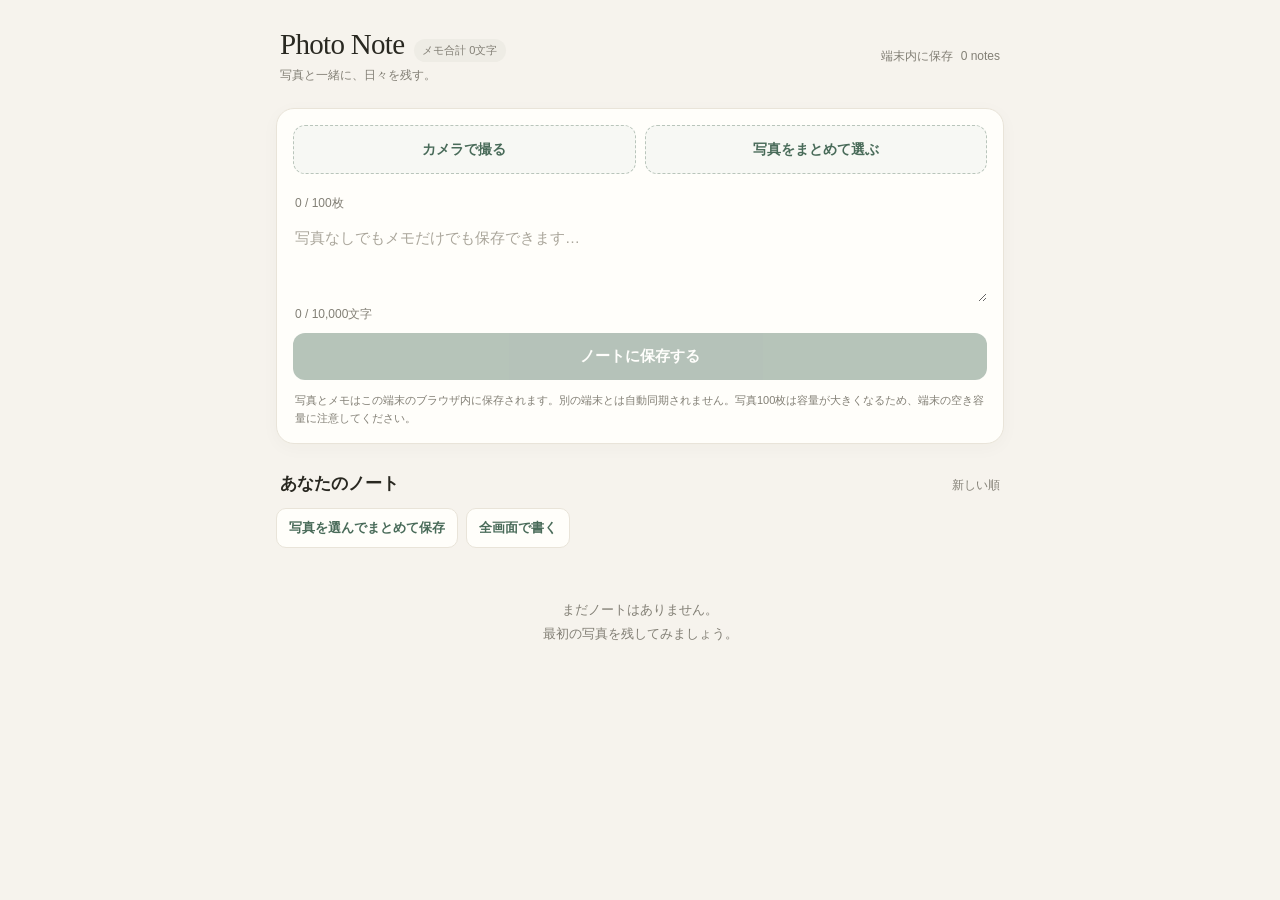
==== commit 39e47678: "Add files via upload" ====
--- a/photo-note.html
+++ b/photo-note.html
@@ -20,13 +20,13 @@
 .selection-toolbar{display:flex;gap:8px;align-items:center;flex-wrap:wrap;margin:0 0 14px}.tool-btn{border:1px solid var(--line);background:var(--paper);color:var(--accent);border-radius:10px;padding:10px 12px;font-size:13px;font-weight:650}.note-text{display:none}.note{position:relative}.select-overlay{position:absolute;top:8px;left:8px;z-index:3;background:#fff;border-radius:9px;padding:5px 8px;box-shadow:0 2px 8px #0003;font-size:12px}.select-overlay input{display:inline-block;width:18px;height:18px;vertical-align:middle}.photo-select-modal{position:fixed;inset:0;z-index:90;background:#f6f3ed;display:none;flex-direction:column;padding:env(safe-area-inset-top) 14px env(safe-area-inset-bottom)}.photo-select-modal.open{display:flex}.select-head{display:flex;align-items:center;justify-content:space-between;padding:12px 0}.select-head strong{font-size:17px}.select-grid{display:grid;grid-template-columns:repeat(3,minmax(0,1fr));gap:7px;overflow:auto;padding-bottom:12px}.select-item{position:relative;aspect-ratio:1}.select-item img{width:100%;height:100%;object-fit:cover;border-radius:9px}.select-item input{position:absolute;top:6px;left:6px;width:23px;height:23px;accent-color:var(--accent)}.select-actions{display:flex;gap:8px;padding:10px 0}.select-actions button{flex:1}.composer.full-editor{position:fixed;inset:0;z-index:80;border-radius:0;overflow:auto;padding:calc(env(safe-area-inset-top) + 16px) 16px calc(env(safe-area-inset-bottom) + 18px);margin:0}.composer.full-editor textarea{min-height:42vh;font-size:17px}.editor-full-btn{border:1px solid var(--line);background:transparent;border-radius:10px;padding:8px 11px;color:var(--accent)}.undo-toast{position:fixed;bottom:22px;left:50%;transform:translateX(-50%);z-index:100;background:#292821;color:#fff;border-radius:28px;padding:9px 12px;display:none;align-items:center;gap:12px;font-size:13px;white-space:nowrap}.undo-toast.show{display:flex}.undo-toast button{border:0;background:#fff;color:#292821;border-radius:18px;padding:7px 12px;font-weight:700}
 
 .crop-modal{position:fixed;inset:0;z-index:120;background:#171714f5;display:none;flex-direction:column;align-items:center;justify-content:center;padding:calc(env(safe-area-inset-top) + 14px) 14px calc(env(safe-area-inset-bottom) + 14px);color:#fff}
-.crop-modal.open{display:flex}.crop-title{font-size:18px;font-weight:700;margin:4px 0 8px}.crop-help{font-size:12px;color:#ddd;text-align:center;line-height:1.6;margin-bottom:12px}.crop-stage{width:100%;height:min(62vh,620px);display:flex;align-items:center;justify-content:center;overflow:hidden}.crop-canvas{max-width:100%;max-height:100%;touch-action:none;background:#333;border-radius:8px}.crop-actions{display:flex;gap:8px;width:100%;max-width:560px;margin-top:14px;flex-wrap:wrap}.crop-actions button{flex:1;min-width:105px;border:1px solid #ffffff66;border-radius:12px;padding:13px 9px;background:#333;color:#fff;font-weight:650}.crop-actions .crop-primary{background:#496b59;border-color:#496b59}.crop-actions .crop-danger{background:#fff;color:#292821}.photo-edit-tools{position:absolute;left:4px;right:4px;bottom:4px;display:flex;gap:4px;justify-content:center}.photo-edit-tools button{border:0;border-radius:8px;background:#222d;color:#fff;padding:6px 7px;font-size:10px;font-weight:650}
+.crop-modal.open{display:flex}.crop-title{font-size:18px;font-weight:700;margin:4px 0 8px}.crop-help{font-size:12px;color:#ddd;text-align:center;line-height:1.6;margin-bottom:12px}.crop-stage{width:100%;height:min(62vh,620px);display:flex;align-items:center;justify-content:center;overflow:hidden}.crop-canvas{max-width:100%;max-height:100%;touch-action:none;background:#333;border-radius:8px;user-select:none;-webkit-user-select:none}.crop-actions{display:flex;gap:8px;width:100%;max-width:560px;margin-top:14px;flex-wrap:wrap}.crop-actions button{flex:1;min-width:105px;border:1px solid #ffffff66;border-radius:12px;padding:13px 9px;background:#333;color:#fff;font-weight:650}.crop-actions .crop-primary{background:#496b59;border-color:#496b59}.crop-actions .crop-danger{background:#fff;color:#292821}.photo-edit-tools{position:absolute;left:4px;right:4px;bottom:4px;display:flex;gap:4px;justify-content:center}.photo-edit-tools button{border:0;border-radius:8px;background:#222d;color:#fff;padding:6px 7px;font-size:10px;font-weight:650}
 </style></head><body>
 <header><div><div class="brand-row"><h1>Photo Note</h1><span class="total-chars" id="totalChars">メモ合計 0文字</span></div><div class="sub">写真と一緒に、日々を残す。</div></div><div style="display:flex;align-items:center;gap:8px"><span class="count">端末内に保存</span><div class="count" id="count">0 notes</div></div></header><main>
 <section class="composer"><div class="pickrow"><button class="pick" id="openCamera" type="button">カメラで撮る</button><label class="pick" for="galleryPhotos">写真をまとめて選ぶ</label></div><input id="galleryPhotos" type="file" accept="image/*" multiple>
 <div class="photo-grid" id="draftGrid"></div><div class="photo-count" id="photoCount">写真は最大100枚まで追加できます</div><textarea id="memo" maxlength="10000" placeholder="写真なしでもメモだけでも保存できます…"></textarea><div class="editor-tools"><span class="char-count" id="charCount">0 / 10,000文字</span><button class="editor-full-btn" id="closeFullEditor" type="button" style="display:none">全画面を閉じる</button><button class="cancel" id="cancel" type="button" style="display:none">編集をやめる</button></div><button class="save" id="save" disabled>ノートに保存する</button><div class="hint">写真とメモはこの端末のブラウザ内に保存されます。別の端末とは自動同期されません。写真100枚は容量が大きくなるため、端末の空き容量に注意してください。</div></section>
 <div class="section"><h2>あなたのノート</h2><span>新しい順</span></div><div class="selection-toolbar"><button class="tool-btn" id="choosePhotos" type="button">写真を選んでまとめて保存</button><button class="tool-btn" id="fullEditor" type="button">全画面で書く</button></div><section class="notes" id="notes"><div class="empty">まだノートはありません。<br>最初の写真を残してみましょう。</div></section></main>
-<div class="camera-modal" id="cameraModal" role="dialog" aria-modal="true" aria-label="Photo Noteカメラ"><div class="camera-top"><button id="cameraClose" type="button">閉じる</button><span id="cameraMode">背面カメラ</span><button id="cameraSwitch" type="button">カメラ切替</button></div><div class="camera-stage"><video id="cameraVideo" autoplay muted playsinline></video></div><div class="camera-zoom"><span>−</span><input id="cameraZoom" type="range" min="1" max="3" step="0.1" value="1" aria-label="カメラズーム"><span>＋</span><span class="camera-zoom-value" id="cameraZoomValue">1.0×</span></div><div class="camera-status" id="cameraStatus">カメラを準備しています</div><div class="camera-bottom"><button id="cameraFlash" type="button" disabled>フラッシュは端末依存</button><button class="shutter" id="cameraCapture" type="button" aria-label="撮影"></button><button id="cameraDone" type="button">完了</button></div></div><div class="photo-viewer" id="photoViewer" role="dialog" aria-modal="true" aria-label="写真の拡大表示"><button class="nav-back" id="viewerBack" type="button" aria-label="一覧画面に戻る">← <span>一覧へ</span></button><button class="viewer-prev" id="viewerPrev" type="button">‹</button><img id="viewerImage" alt="拡大した写真"><div class="zoom-tools"><button id="zoomOut" type="button" aria-label="縮小">−</button><button id="zoomReset" type="button" aria-label="倍率を戻す">↺</button><button id="zoomIn" type="button" aria-label="拡大">＋</button></div><button class="viewer-next" id="viewerNext" type="button">›</button><div class="viewer-index" id="viewerIndex"></div></div><div class="story-modal" id="storyModal" role="dialog" aria-modal="true" aria-label="ストーリーモード"><div class="story-backdrop" id="storyBackdrop"></div><div class="story-blur" id="storyBlur"></div><div class="story-top"><button id="storyClose" type="button" aria-label="一覧画面に戻る">← <span>一覧へ</span></button><span class="story-count" id="storyCount"></span><button id="storyTop" type="button">写真に戻る ↑</button></div><div class="story-scroll" id="storyScroll"><section class="story-hero"><div class="story-hero-inner"><div class="story-kicker">A MOMENT TO REMEMBER</div><h2 class="story-title" id="storyTitle">その日の記録</h2><div class="story-hint">スクロールして、記憶をたどる</div></div></section><section class="story-sheet"><div class="story-date" id="storyDate"></div><div class="story-memo" id="storyMemo"></div><div class="story-photos" id="storyPhotos"></div><div class="story-end">— PHOTO NOTE —</div></section></div></div><div class="photo-select-modal" id="photoSelectModal"><div class="select-head"><strong>保存する写真を選択</strong><button class="cancel" id="closePhotoSelect" type="button">閉じる</button></div><div class="select-grid" id="selectGrid"></div><div class="select-actions"><button class="tool-btn" id="selectAllPhotos" type="button">すべて選択</button><button class="save" id="shareSelectedPhotos" type="button">選んだ写真を共有</button></div><div class="hint">iPhoneの共有画面が開いたら「画像を保存」を選んでください。</div></div><div class="undo-toast" id="undoToast"><span id="undoMessage">削除しました</span><button id="undoDelete" type="button">元に戻す</button></div><div class="crop-modal" id="cropModal" role="dialog" aria-modal="true" aria-label="写真のトリミング"><div class="crop-title" id="cropTitle">写真をトリミング</div><div class="crop-help" id="cropHelp">写真の上を指でなぞって、残したい範囲を囲んでください。</div><div class="crop-stage"><canvas id="cropCanvas" class="crop-canvas"></canvas></div><div class="crop-actions"><button id="autoCrop" type="button">自動トリミング</button><button id="manualCrop" type="button">手動で範囲を選ぶ</button><button id="cancelCrop" type="button">キャンセル</button><button id="applyCrop" class="crop-primary" type="button">この切り抜きを使う</button></div></div><div class="toast" id="toast"></div>
+<div class="camera-modal" id="cameraModal" role="dialog" aria-modal="true" aria-label="Photo Noteカメラ"><div class="camera-top"><button id="cameraClose" type="button">閉じる</button><span id="cameraMode">背面カメラ</span><button id="cameraSwitch" type="button">カメラ切替</button></div><div class="camera-stage"><video id="cameraVideo" autoplay muted playsinline></video></div><div class="camera-zoom"><span>−</span><input id="cameraZoom" type="range" min="1" max="3" step="0.1" value="1" aria-label="カメラズーム"><span>＋</span><span class="camera-zoom-value" id="cameraZoomValue">1.0×</span></div><div class="camera-status" id="cameraStatus">カメラを準備しています</div><div class="camera-bottom"><button id="cameraFlash" type="button" disabled>フラッシュは端末依存</button><button class="shutter" id="cameraCapture" type="button" aria-label="撮影"></button><button id="cameraDone" type="button">完了</button></div></div><div class="photo-viewer" id="photoViewer" role="dialog" aria-modal="true" aria-label="写真の拡大表示"><button class="nav-back" id="viewerBack" type="button" aria-label="一覧画面に戻る">← <span>一覧へ</span></button><button class="viewer-prev" id="viewerPrev" type="button">‹</button><img id="viewerImage" alt="拡大した写真"><div class="zoom-tools"><button id="zoomOut" type="button" aria-label="縮小">−</button><button id="zoomReset" type="button" aria-label="倍率を戻す">↺</button><button id="zoomIn" type="button" aria-label="拡大">＋</button></div><button class="viewer-next" id="viewerNext" type="button">›</button><div class="viewer-index" id="viewerIndex"></div></div><div class="story-modal" id="storyModal" role="dialog" aria-modal="true" aria-label="ストーリーモード"><div class="story-backdrop" id="storyBackdrop"></div><div class="story-blur" id="storyBlur"></div><div class="story-top"><button id="storyClose" type="button" aria-label="一覧画面に戻る">← <span>一覧へ</span></button><span class="story-count" id="storyCount"></span><button id="storyTop" type="button">写真に戻る ↑</button></div><div class="story-scroll" id="storyScroll"><section class="story-hero"><div class="story-hero-inner"><div class="story-kicker">A MOMENT TO REMEMBER</div><h2 class="story-title" id="storyTitle">その日の記録</h2><div class="story-hint">スクロールして、記憶をたどる</div></div></section><section class="story-sheet"><div class="story-date" id="storyDate"></div><div class="story-memo" id="storyMemo"></div><div class="story-photos" id="storyPhotos"></div><div class="story-end">— PHOTO NOTE —</div></section></div></div><div class="photo-select-modal" id="photoSelectModal"><div class="select-head"><strong>保存する写真を選択</strong><button class="cancel" id="closePhotoSelect" type="button">閉じる</button></div><div class="select-grid" id="selectGrid"></div><div class="select-actions"><button class="tool-btn" id="selectAllPhotos" type="button">すべて選択</button><button class="save" id="shareSelectedPhotos" type="button">選んだ写真を共有</button></div><div class="hint">iPhoneの共有画面が開いたら「画像を保存」を選んでください。</div></div><div class="undo-toast" id="undoToast"><span id="undoMessage">削除しました</span><button id="undoDelete" type="button">元に戻す</button></div><div class="crop-modal" id="cropModal" role="dialog" aria-modal="true" aria-label="写真のトリミング"><div class="crop-title" id="cropTitle">写真をトリミング</div><div class="crop-help" id="cropHelp">枠の四隅・辺をドラッグして範囲を調整できます。枠の内側を動かすと位置を移動できます。</div><div class="crop-stage"><canvas id="cropCanvas" class="crop-canvas"></canvas></div><div class="crop-actions"><button id="autoCrop" type="button">自動トリミング</button><button id="manualCrop" type="button">手動で範囲を選ぶ</button><button id="cancelCrop" type="button">キャンセル</button><button id="applyCrop" class="crop-primary" type="button">この切り抜きを使う</button></div></div><div class="toast" id="toast"></div>
 <script>
 const DB='photo-note-db',STORE='notes';let db,draft=[],editingId=null,viewerImages=[],viewerAt=0,cameraStream=null,cameraFacing='environment',cameraZoom=1,nativeZoom=false,cameraZoomMin=1,cameraZoomMax=3;const $=id=>document.getElementById(id);
 async function stopCamera(){if(cameraStream){cameraStream.getTracks().forEach(t=>t.stop());cameraStream=null}$('cameraVideo').srcObject=null}
@@ -90,13 +90,55 @@
 // Crop editor: manual selection works by dragging a rectangle; auto finds the largest bright document/screen region.
 let cropIndex=-1,cropImage=null,cropRect=null,cropMode='manual',cropDisplay={x:0,y:0,w:0,h:0},cropDragging=false,cropStart=null;
 const cropCanvas=$('cropCanvas'),cropCtx=cropCanvas.getContext('2d');
-function cropDraw(){if(!cropImage)return;cropCtx.clearRect(0,0,cropCanvas.width,cropCanvas.height);cropCtx.drawImage(cropImage,cropDisplay.x,cropDisplay.y,cropDisplay.w,cropDisplay.h);if(cropRect){const x=cropDisplay.x+cropRect.x*cropDisplay.w,y=cropDisplay.y+cropRect.y*cropDisplay.h,w=cropRect.w*cropDisplay.w,h=cropRect.h*cropDisplay.h;cropCtx.fillStyle='rgba(0,0,0,.38)';cropCtx.fillRect(cropDisplay.x,cropDisplay.y,cropDisplay.w,cropDisplay.h);cropCtx.clearRect(x,y,w,h);cropCtx.drawImage(cropImage, cropDisplay.x + cropRect.x*cropDisplay.w, cropDisplay.y + cropRect.y*cropDisplay.h, cropRect.w*cropDisplay.w, cropRect.h*cropDisplay.h, x,y,w,h);cropCtx.strokeStyle='#49d39a';cropCtx.lineWidth=Math.max(2,cropCanvas.width/350);cropCtx.strokeRect(x,y,w,h)}}
-function cropFit(){const maxW=Math.max(280,Math.min(window.innerWidth-28,650)),maxH=Math.max(240,Math.min(window.innerHeight*.58,650)),scale=Math.min(maxW/cropImage.naturalWidth,maxH/cropImage.naturalHeight);cropCanvas.width=Math.round(cropImage.naturalWidth*scale);cropCanvas.height=Math.round(cropImage.naturalHeight*scale);cropDisplay={x:0,y:0,w:cropCanvas.width,h:cropCanvas.height};cropDraw()}
-function autoDetectCrop(img){const c=document.createElement('canvas'),w=140,h=Math.max(60,Math.round(140*img.naturalHeight/img.naturalWidth));c.width=w;c.height=h;const x=c.getContext('2d',{willReadFrequently:true});x.drawImage(img,0,0,w,h);const d=x.getImageData(0,0,w,h).data,mask=new Uint8Array(w*h),seen=new Uint8Array(w*h);for(let p=0;p<w*h;p++){const r=d[p*4],g=d[p*4+1],b=d[p*4+2],v=.299*r+.587*g+.114*b,hi=Math.max(r,g,b),lo=Math.min(r,g,b),sat=hi?((hi-lo)/hi):0;mask[p]=(v>188&&sat<.42)?1:0}let best=null;for(let p=0;p<w*h;p++){if(!mask[p]||seen[p])continue;let q=[p],head=0;seen[p]=1;let minX=w,maxX=0,minY=h,maxY=0,count=0;while(head<q.length){const z=q[head++],xx=z%w,yy=(z/w)|0;count++;minX=Math.min(minX,xx);maxX=Math.max(maxX,xx);minY=Math.min(minY,yy);maxY=Math.max(maxY,yy);for(let dy=-1;dy<=1;dy++)for(let dx=-1;dx<=1;dx++){const nx=xx+dx,ny=yy+dy;if(nx<0||ny<0||nx>=w||ny>=h)continue;const ni=ny*w+nx;if(mask[ni]&&!seen[ni]){seen[ni]=1;q.push(ni)}}}const bw=maxX-minX+1,bh=maxY-minY+1,area=bw*bh;if(count>Math.max(30,w*h*.008)&&bw>w*.12&&bh>h*.06&&area<w*h*.92){const score=count+area*.15;if(!best||score>best.score)best={minX,maxX,minY,maxY,score}}}if(!best)return null;const padX=Math.max(2,Math.round((best.maxX-best.minX)*.035)),padY=Math.max(2,Math.round((best.maxY-best.minY)*.035));return{x:Math.max(0,(best.minX-padX)/w),y:Math.max(0,(best.minY-padY)/h),w:Math.min(w,best.maxX+padX+1)/w-Math.max(0,(best.minX-padX)/w),h:Math.min(h,best.maxY+padY+1)/h-Math.max(0,(best.minY-padY)/h)}}
-function openCrop(i,mode){cropIndex=i;cropMode=mode;cropImage=new Image();cropImage.onload=()=>{cropFit();cropRect={x:0,y:0,w:1,h:1};if(mode==='auto'){const found=autoDetectCrop(cropImage);if(found){cropRect=found;$('cropHelp').textContent='明るい紙面・スクリーンらしい範囲を検出しました。枠を確認し、必要なら手動で調整してください。'}else{$('cropHelp').textContent='自動検出できませんでした。手動で範囲を囲んでください。';cropRect={x:.08,y:.08,w:.84,h:.84}}}else{$('cropHelp').textContent='写真の上を指でなぞって、残したい範囲を囲んでください。'}cropDraw();$('cropModal').classList.add('open');document.body.style.overflow='hidden'};cropImage.onerror=()=>toast('写真を開けませんでした');cropImage.src=draft[i]}
+function cropDraw(){
+ if(!cropImage)return;
+ const W=cropCanvas.width,H=cropCanvas.height;
+ cropCtx.clearRect(0,0,W,H);cropCtx.drawImage(cropImage,0,0,W,H);
+ if(!cropRect)return;
+ const x=cropRect.x*W,y=cropRect.y*H,w=cropRect.w*W,h=cropRect.h*H;
+ cropCtx.fillStyle='rgba(0,0,0,.48)';
+ cropCtx.fillRect(0,0,W,y);cropCtx.fillRect(0,y+h,W,H-y-h);cropCtx.fillRect(0,y,x,h);cropCtx.fillRect(x+w,y,W-x-w,h);
+ cropCtx.strokeStyle='#fff';cropCtx.lineWidth=Math.max(2,W/420);cropCtx.strokeRect(x,y,w,h);
+ cropCtx.strokeStyle='#48c995';cropCtx.lineWidth=Math.max(2,W/500);cropCtx.strokeRect(x,y,w,h);
+ const hs=Math.max(12,Math.min(22,W/18));
+ const pts=[[x,y],[x+w/2,y],[x+w,y],[x+w,y+h/2],[x+w,y+h],[x+w/2,y+h],[x,y+h],[x,y+h/2]];
+ pts.forEach(([px,py])=>{cropCtx.fillStyle='#fff';cropCtx.strokeStyle='#287d5b';cropCtx.lineWidth=2;cropCtx.beginPath();cropCtx.rect(px-hs/2,py-hs/2,hs,hs);cropCtx.fill();cropCtx.stroke()});
+}
+function cropFit(){const maxW=Math.max(280,Math.min(window.innerWidth-28,650)),maxH=Math.max(240,Math.min(window.innerHeight*.58,650)),scale=Math.min(maxW/cropImage.naturalWidth,maxH/cropImage.naturalHeight);cropCanvas.width=Math.max(1,Math.round(cropImage.naturalWidth*scale));cropCanvas.height=Math.max(1,Math.round(cropImage.naturalHeight*scale));cropDisplay={x:0,y:0,w:cropCanvas.width,h:cropCanvas.height};cropDraw()}
+function autoDetectCrop(img){
+ const w=180,h=Math.max(80,Math.round(180*img.naturalHeight/img.naturalWidth));
+ const c=document.createElement('canvas');c.width=w;c.height=h;const ctx=c.getContext('2d',{willReadFrequently:true});ctx.drawImage(img,0,0,w,h);
+ const data=ctx.getImageData(0,0,w,h).data,mask=new Uint8Array(w*h),seen=new Uint8Array(w*h);
+ for(let i=0;i<w*h;i++){const r=data[i*4],g=data[i*4+1],b=data[i*4+2],v=.299*r+.587*g+.114*b,hi=Math.max(r,g,b),lo=Math.min(r,g,b),sat=hi?(hi-lo)/hi:0;mask[i]=(v>158&&sat<.58)?1:0}
+ let best=null;
+ for(let i=0;i<w*h;i++){
+  if(!mask[i]||seen[i])continue;
+  const q=[i];seen[i]=1;let head=0,minX=w,maxX=0,minY=h,maxY=0,count=0;
+  while(head<q.length){const z=q[head++],xx=z%w,yy=(z/w)|0;count++;if(xx<minX)minX=xx;if(xx>maxX)maxX=xx;if(yy<minY)minY=yy;if(yy>maxY)maxY=yy;
+   for(let dy=-1;dy<=1;dy++)for(let dx=-1;dx<=1;dx++){const nx=xx+dx,ny=yy+dy;if(nx<0||ny<0||nx>=w||ny>=h)continue;const ni=ny*w+nx;if(mask[ni]&&!seen[ni]){seen[ni]=1;q.push(ni)}}
+  }
+  const bw=maxX-minX+1,bh=maxY-minY+1,box=bw*bh,ratio=bw/bh;
+  if(count<Math.max(45,w*h*.004)||bw<w*.22||bh<h*.055||box>w*h*.78||ratio<.38||ratio>4.8)continue;
+  const fill=count/box,score=count+box*.28+(fill>.45?box*.18:0);
+  if(!best||score>best.score)best={minX,maxX,minY,maxY,score};
+ }
+ if(!best)return null;
+ const px=Math.max(2,Math.round((best.maxX-best.minX+1)*.025)),py=Math.max(2,Math.round((best.maxY-best.minY+1)*.035));
+ const x=Math.max(0,best.minX-px),y=Math.max(0,best.minY-py),right=Math.min(w,best.maxX+1+px),bottom=Math.min(h,best.maxY+1+py);
+ return{x:x/w,y:y/h,w:(right-x)/w,h:(bottom-y)/h};
+}
+function openCrop(i,mode){cropIndex=i;cropMode=mode;cropImage=new Image();cropImage.onload=()=>{cropFit();cropRect={x:.06,y:.06,w:.88,h:.88};if(mode==='auto'){const found=autoDetectCrop(cropImage);if(found){cropRect=found;$('cropHelp').textContent='自動検出した範囲です。四隅や辺を動かして調整できます。枠の内側を動かすと位置を変えられます。'}else{$('cropHelp').textContent='自動検出できませんでした。枠を指で調整して切り抜いてください。'}}else{$('cropHelp').textContent='白い四角の角・辺をドラッグして大きさを調整。内側をドラッグすると移動できます。'}cropDraw();$('cropModal').classList.add('open');document.body.style.overflow='hidden'};cropImage.onerror=()=>toast('写真を開けませんでした');cropImage.src=draft[i]}
 function canvasPoint(e){const r=cropCanvas.getBoundingClientRect();return{x:Math.max(0,Math.min(1,(e.clientX-r.left)/r.width)),y:Math.max(0,Math.min(1,(e.clientY-r.top)/r.height))}}
-cropCanvas.addEventListener('pointerdown',e=>{if(!cropImage)return;cropCanvas.setPointerCapture(e.pointerId);cropDragging=true;cropStart=canvasPoint(e);cropRect={x:cropStart.x,y:cropStart.y,w:.01,h:.01};cropDraw()});cropCanvas.addEventListener('pointermove',e=>{if(!cropDragging)return;const p=canvasPoint(e);cropRect={x:Math.min(p.x,cropStart.x),y:Math.min(p.y,cropStart.y),w:Math.abs(p.x-cropStart.x),h:Math.abs(p.y-cropStart.y)};cropDraw()});function cropEnd(){cropDragging=false;if(cropRect&&(cropRect.w<.025||cropRect.h<.025)){cropRect={x:0,y:0,w:1,h:1};cropDraw()}}cropCanvas.addEventListener('pointerup',cropEnd);cropCanvas.addEventListener('pointercancel',cropEnd);
-$('autoCrop').onclick=()=>{const r=autoDetectCrop(cropImage);if(!r){$('cropHelp').textContent='文字や紙面の範囲を自動検出できませんでした。手動で範囲を囲んでください。';return}cropRect=r;cropDraw();$('cropHelp').textContent='自動検出しました。枠を確認して、必要なら手動で調整してください。'};$('manualCrop').onclick=()=>{$('cropHelp').textContent='写真の上を指でなぞって、残したい範囲を囲んでください。';cropRect={x:.08,y:.08,w:.84,h:.84};cropDraw()};$('cancelCrop').onclick=()=>{cropIndex=-1;cropImage=null;$('cropModal').classList.remove('open');document.body.style.overflow=''};$('applyCrop').onclick=()=>{if(cropIndex<0||!cropRect)return;const r=cropRect;if(r.w<.03||r.h<.03)return toast('切り抜く範囲をもう少し大きく選んでください');const sx=Math.round(r.x*cropImage.naturalWidth),sy=Math.round(r.y*cropImage.naturalHeight),sw=Math.max(1,Math.round(r.w*cropImage.naturalWidth)),sh=Math.max(1,Math.round(r.h*cropImage.naturalHeight));const out=document.createElement('canvas');out.width=sw;out.height=sh;out.getContext('2d').drawImage(cropImage,sx,sy,sw,sh,0,0,sw,sh);draft[cropIndex]=out.toDataURL('image/jpeg',.94);cropIndex=-1;cropImage=null;$('cropModal').classList.remove('open');document.body.style.overflow='';renderDraft();updateCount();toast('切り抜きを反映しました。保存ボタンで確定してください')};
+let cropDragMode='move',cropHandle='se',cropOrigin=null;
+function pickCropAction(p){const r=cropRect,dist=(a,b)=>Math.hypot((p.x-a)*cropCanvas.width,(p.y-b)*cropCanvas.height),corners={nw:[r.x,r.y],n:[r.x+r.w/2,r.y],ne:[r.x+r.w,r.y],e:[r.x+r.w,r.y+r.h/2],se:[r.x+r.w,r.y+r.h],s:[r.x+r.w/2,r.y+r.h],sw:[r.x,r.y+r.h],w:[r.x,r.y+r.h/2]};let hit=null,best=28;for(const [k,v] of Object.entries(corners)){const d=dist(p,v);if(d<best){best=d;hit=k}}if(hit)return{mode:'resize',handle:hit};if(p.x>=r.x&&p.x<=r.x+r.w&&p.y>=r.y&&p.y<=r.y+r.h)return{mode:'move'};return{mode:'new'}}
+cropCanvas.addEventListener('pointerdown',e=>{if(!cropImage)return;e.preventDefault();cropCanvas.setPointerCapture(e.pointerId);const p=canvasPoint(e),action=pickCropAction(p);cropDragging=true;cropDragMode=action.mode;cropHandle=action.handle||'se';cropOrigin={p,rect:{...cropRect}};if(action.mode==='new'){cropRect={x:p.x,y:p.y,w:.01,h:.01};cropOrigin.rect={...cropRect}}cropDraw()});
+cropCanvas.addEventListener('pointermove',e=>{if(!cropDragging||!cropOrigin)return;e.preventDefault();const p=canvasPoint(e),o=cropOrigin.rect,dx=p.x-cropOrigin.p.x,dy=p.y-cropOrigin.p.y,min=.035;
+ if(cropDragMode==='move'){cropRect={...o,x:Math.max(0,Math.min(1-o.w,o.x+dx)),y:Math.max(0,Math.min(1-o.h,o.y+dy))}}
+ else if(cropDragMode==='new'){const x=Math.min(p.x,cropOrigin.p.x),y=Math.min(p.y,cropOrigin.p.y);cropRect={x,y,w:Math.max(min,Math.abs(dx)),h:Math.max(min,Math.abs(dy))};cropRect.w=Math.min(cropRect.w,1-x);cropRect.h=Math.min(cropRect.h,1-y)}
+ else{let l=o.x,t=o.y,r=o.x+o.w,b=o.y+o.h;const k=cropHandle;if(k.includes('w'))l=Math.max(0,Math.min(r-min,o.x+dx));if(k.includes('e'))r=Math.min(1,Math.max(l+min,o.x+o.w+dx));if(k.includes('n'))t=Math.max(0,Math.min(b-min,o.y+dy));if(k.includes('s'))b=Math.min(1,Math.max(t+min,o.y+o.h+dy));cropRect={x:l,y:t,w:r-l,h:b-t}}
+ cropDraw()});
+function cropEnd(){cropDragging=false;cropOrigin=null}cropCanvas.addEventListener('pointerup',cropEnd);cropCanvas.addEventListener('pointercancel',cropEnd);
+$('autoCrop').onclick=()=>{const r=autoDetectCrop(cropImage);if(!r){$('cropHelp').textContent='文字や紙面の範囲を自動検出できませんでした。手動で範囲を囲んでください。';return}cropRect=r;cropDraw();$('cropHelp').textContent='自動検出しました。枠を確認して、必要なら手動で調整してください。'};$('manualCrop').onclick=()=>{$('cropHelp').textContent='枠の四隅・辺をドラッグして範囲を調整できます。枠の内側を動かすと位置を移動できます。';cropRect={x:.08,y:.08,w:.84,h:.84};cropDraw()};$('cancelCrop').onclick=()=>{cropIndex=-1;cropImage=null;$('cropModal').classList.remove('open');document.body.style.overflow=''};$('applyCrop').onclick=()=>{if(cropIndex<0||!cropRect)return;const r=cropRect;if(r.w<.03||r.h<.03)return toast('切り抜く範囲をもう少し大きく選んでください');const sx=Math.round(r.x*cropImage.naturalWidth),sy=Math.round(r.y*cropImage.naturalHeight),sw=Math.max(1,Math.round(r.w*cropImage.naturalWidth)),sh=Math.max(1,Math.round(r.h*cropImage.naturalHeight));const out=document.createElement('canvas');out.width=sw;out.height=sh;out.getContext('2d').drawImage(cropImage,sx,sy,sw,sh,0,0,sw,sh);draft[cropIndex]=out.toDataURL('image/jpeg',.94);cropIndex=-1;cropImage=null;$('cropModal').classList.remove('open');document.body.style.overflow='';renderDraft();updateCount();toast('切り抜きを反映しました。保存ボタンで確定してください')};
 
 $('save').onclick=async()=>{if(!draft.length&&!$('memo').value.trim())return toast('写真かメモを入力してください');$('save').disabled=true;try{if(editingId){const n=await tx('readonly',s=>s.get(editingId));if(!n)throw Error();n.images=draft;n.image=draft[0]||null;n.memo=$('memo').value;n.updatedAt=new Date().toISOString();await tx('readwrite',s=>s.put(n));toast('ノートを更新しました')}else{const n={id:Date.now(),images:draft,image:draft[0]||null,memo:$('memo').value,date:new Date().toISOString()};await tx('readwrite',s=>s.add(n));toast('ノートに保存しました')}reset();await render()}catch(e){toast('保存できませんでした。端末の空き容量を確認してください');$('save').disabled=false}};
 function beginEdit(n){editingId=n.id;draft=oldImages(n).slice();$('memo').value=n.memo||'';$('save').textContent='変更を保存する';$('cancel').style.display='inline-block';renderDraft();updateCount();document.querySelector('.composer').scrollIntoView({behavior:'smooth',block:'start'})}
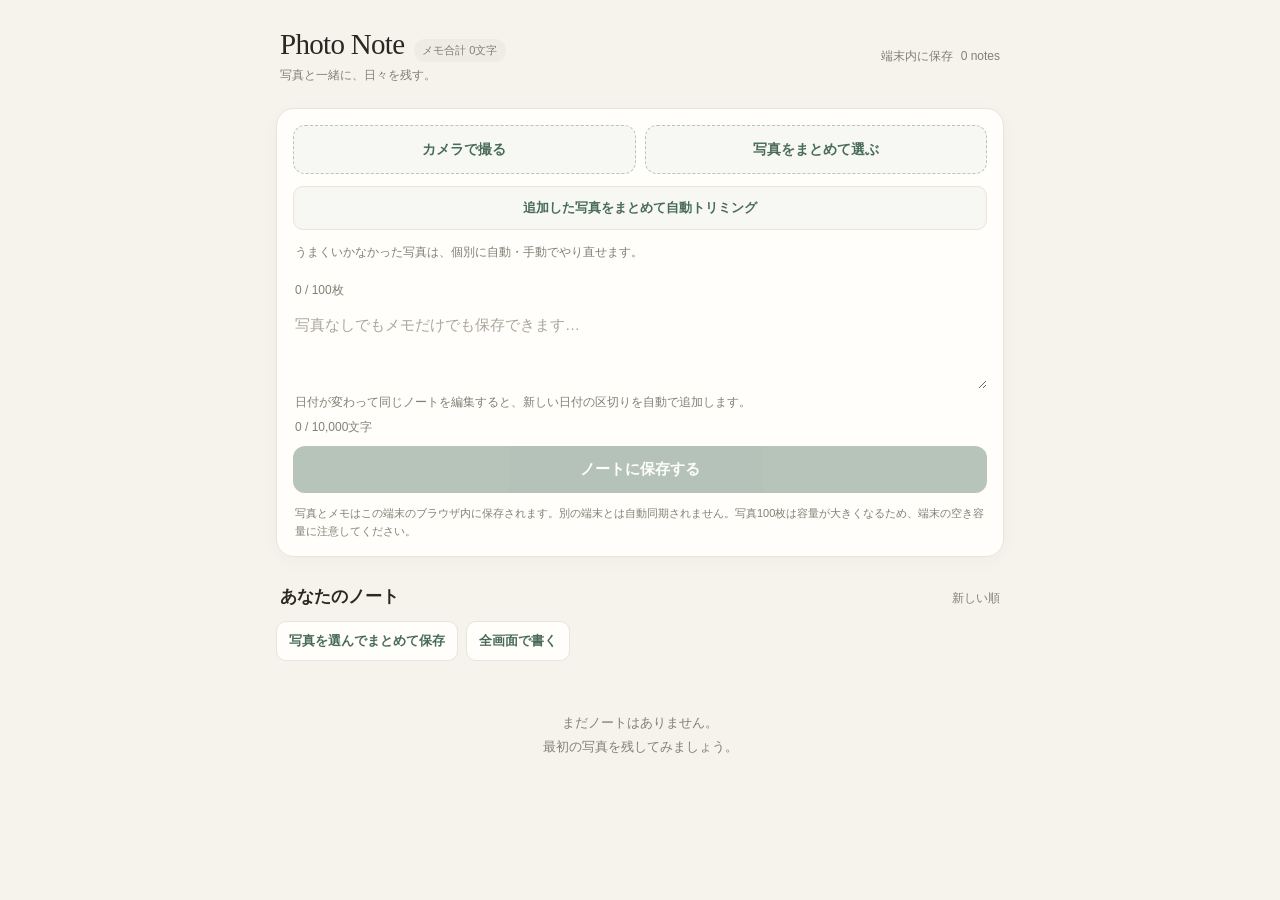
==== commit a1af5020: "Add files via upload" ====
--- a/photo-note.html
+++ b/photo-note.html
@@ -1,6 +1,6 @@
 <!doctype html><html lang="ja"><head><meta charset="utf-8"><meta name="viewport" content="width=device-width,initial-scale=1,viewport-fit=cover"><meta name="theme-color" content="#f6f3ed"><link rel="apple-touch-icon" sizes="180x180" href="apple-touch-icon.png"><link rel="icon" type="image/png" sizes="192x192" href="icon-192.png"><link rel="manifest" href="manifest.webmanifest"><title>Photo Note</title>
 <style>
-:root{--bg:#f6f3ed;--paper:#fffefa;--ink:#292821;--muted:#827f75;--line:#e9e4d9;--accent:#496b59}*{box-sizing:border-box}body{margin:0;background:var(--bg);color:var(--ink);font-family:-apple-system,BlinkMacSystemFont,"Hiragino Kaku Gothic ProN","Yu Gothic",sans-serif}header{max-width:760px;margin:auto;padding:28px 20px 12px;display:flex;align-items:center;justify-content:space-between}h1{font-family:Georgia,serif;font-size:29px;font-weight:500;margin:0;letter-spacing:-.7px}.brand-row{display:flex;align-items:baseline;gap:10px;flex-wrap:wrap}.total-chars{font:11px -apple-system,BlinkMacSystemFont,sans-serif;letter-spacing:0;color:var(--muted);background:#eeece5;border-radius:20px;padding:4px 8px}.nav-back{position:absolute;top:max(14px,env(safe-area-inset-top));left:14px;z-index:55;display:flex;align-items:center;gap:8px;border:1px solid #ffffffaa;border-radius:26px;background:#101010ee;color:#fff;padding:12px 17px;font-size:15px;font-weight:700;box-shadow:0 3px 16px #0007;min-height:46px}.nav-back:active{transform:scale(.97)}.note-char-count{font-size:11px;color:var(--muted);white-space:nowrap}.sub{font-size:12px;color:var(--muted);margin-top:5px}.count{font-size:12px;color:var(--muted)}main{max-width:760px;margin:auto;padding:12px 16px 100px}.composer{background:var(--paper);border:1px solid var(--line);border-radius:18px;padding:16px;box-shadow:0 4px 18px #3c342008}.pickrow{display:grid;grid-template-columns:1fr 1fr;gap:9px}.pick{display:flex;align-items:center;justify-content:center;gap:7px;width:100%;min-height:49px;border:1.5px dashed #b9c5bb;border-radius:12px;color:var(--accent);font-weight:650;background:#f7f8f4;cursor:pointer;font-size:14px}input[type=file]{display:none}.photo-grid{display:grid;grid-template-columns:repeat(3,minmax(0,1fr));gap:8px;margin-top:12px}.photo-cell{position:relative;aspect-ratio:1;border-radius:10px;overflow:hidden;background:#f0eee8}.photo-cell img{width:100%;height:100%;object-fit:cover;display:block;cursor:zoom-in}.remove-photo{position:absolute;top:4px;right:4px;border:0;border-radius:50%;width:26px;height:26px;background:#222b;color:white;font-size:18px;line-height:1}.photo-count{font-size:12px;color:var(--muted);margin:9px 2px 0}textarea{width:100%;resize:vertical;min-height:90px;border:0;outline:0;background:transparent;font:15px/1.7 -apple-system,BlinkMacSystemFont,sans-serif;padding:13px 2px 4px;color:var(--ink)}textarea::placeholder{color:#aaa69b}.save{width:100%;border:0;border-radius:12px;background:var(--accent);color:white;font-size:15px;font-weight:650;padding:14px;cursor:pointer}.save:disabled{opacity:.4;cursor:not-allowed}.editor-tools{display:flex;justify-content:space-between;align-items:center;gap:10px;margin:0 2px 10px}.char-count{font-size:12px;color:var(--muted);font-variant-numeric:tabular-nums}.cancel{border:1px solid var(--line);border-radius:10px;background:transparent;color:var(--muted);padding:10px 14px;cursor:pointer}.note-actions{display:flex;gap:14px;flex-wrap:wrap}.edit,.delete{border:0;background:none;color:var(--accent);font-size:12px;padding:9px 0 0;cursor:pointer}.delete{color:#a19c90}.section{display:flex;justify-content:space-between;align-items:baseline;margin:28px 4px 13px}.section h2{font-size:17px;font-weight:650;margin:0}.section span{font-size:12px;color:var(--muted)}.notes{display:grid;grid-template-columns:repeat(2,minmax(0,1fr));gap:13px}.note{background:var(--paper);border:1px solid var(--line);border-radius:15px;overflow:hidden;box-shadow:0 3px 12px #3c342007}.cover{width:100%;aspect-ratio:4/3;object-fit:cover;display:block;background:#eee;cursor:zoom-in}.thumb-strip{display:flex;gap:5px;padding:7px 9px 0;overflow:hidden}.thumb-strip img{width:42px;height:42px;object-fit:cover;border-radius:6px;flex:0 0 auto;cursor:zoom-in}.note-body{padding:11px 12px 12px}.date{font-size:11px;color:var(--muted);margin-bottom:6px}.note-text{font-size:13px;line-height:1.6;white-space:pre-wrap;overflow-wrap:anywhere}.empty{grid-column:1/-1;text-align:center;color:var(--muted);padding:36px 12px;font-size:13px;line-height:1.8}.hint,.photo-tip{font-size:11px;color:var(--muted);line-height:1.6;margin:12px 2px 0}.toast{position:fixed;bottom:22px;left:50%;transform:translateX(-50%);background:#292821;color:#fff;padding:11px 16px;border-radius:30px;font-size:13px;opacity:0;pointer-events:none;transition:.2s;z-index:50}.toast.show{opacity:1}.photo-viewer{position:fixed;inset:0;z-index:40;background:rgba(18,18,16,.97);display:none;align-items:center;justify-content:center;padding:18px}.photo-viewer.open{display:flex}.photo-viewer img{max-width:100%;max-height:100%;object-fit:contain;touch-action:none;transform-origin:center center;will-change:transform;user-select:none;-webkit-user-drag:none}.zoom-tools{position:absolute;top:max(70px,calc(env(safe-area-inset-top) + 62px));right:18px;display:flex;gap:7px}.zoom-tools button{width:38px;height:38px;border:1px solid #ffffff66;border-radius:50%;background:#222;color:#fff;font-size:20px}.viewer-close,.viewer-prev,.viewer-next{position:absolute;border:1px solid #ffffff55;border-radius:50%;background:#222;color:white;cursor:pointer}.viewer-close{top:max(18px,env(safe-area-inset-top));right:18px;width:42px;height:42px;font-size:25px}.viewer-prev,.viewer-next{top:50%;width:42px;height:42px;font-size:24px;transform:translateY(-50%)}.viewer-prev{left:12px}.viewer-next{right:12px}.viewer-index{position:absolute;bottom:max(18px,env(safe-area-inset-bottom));color:#fff;font-size:12px}.camera-note{font-size:11px;color:var(--muted);line-height:1.6;margin:9px 2px 0}.camera-modal{position:fixed;inset:0;z-index:60;background:#111;display:none;flex-direction:column;padding:env(safe-area-inset-top) 14px env(safe-area-inset-bottom)}.camera-modal.open{display:flex}.camera-top{height:54px;display:flex;align-items:center;justify-content:space-between;color:white}.camera-top button,.camera-bottom button{border:1px solid #ffffff55;background:#292929;color:white;border-radius:24px;padding:10px 15px;font-size:14px}.camera-stage{flex:1;display:flex;align-items:center;justify-content:center;min-height:0;overflow:hidden}.camera-stage video{width:100%;max-height:100%;object-fit:contain;border-radius:12px;background:#222;transform-origin:center center}.camera-zoom{display:flex;align-items:center;gap:12px;padding:7px 8px 12px;color:#fff;font-size:13px}.camera-zoom input{flex:1;min-width:0;accent-color:#fff}.camera-zoom-value{width:42px;text-align:right;font-variant-numeric:tabular-nums}.camera-bottom{height:104px;display:flex;align-items:center;justify-content:space-around;gap:10px}.shutter{width:68px;height:68px;border:5px solid white!important;border-radius:50%!important;padding:0!important;background:#fff!important;box-shadow:inset 0 0 0 3px #333}.camera-status{color:#ddd;font-size:12px;text-align:center;padding:6px}.move-photo{position:absolute;top:4px;left:4px;border:0;border-radius:7px;background:#222b;color:white;padding:4px 7px;font-size:12px}.story-modal{position:fixed;inset:0;z-index:70;display:none;background:#111;color:#fff;overflow:hidden}.story-modal.open{display:block}.story-backdrop,.story-blur{position:absolute;inset:-18px;background-position:center;background-size:cover;transition:filter .12s linear}.story-backdrop{filter:brightness(.78)}.story-blur{background:rgba(8,9,9,.08);backdrop-filter:blur(0px);-webkit-backdrop-filter:blur(0px)}.story-top{position:absolute;z-index:4;top:0;left:0;right:0;padding:max(14px,env(safe-area-inset-top)) 16px 12px;display:flex;align-items:center;justify-content:space-between;background:linear-gradient(#0008,transparent);pointer-events:none}.story-top button{pointer-events:auto;border:1px solid #ffffff66;border-radius:22px;background:#1118;color:white;padding:9px 13px;font-size:13px}.story-count{font-size:12px;color:#fff;text-shadow:0 1px 6px #000}.story-scroll{position:absolute;inset:0;overflow-y:auto;overscroll-behavior:contain;z-index:2;scrollbar-width:none}.story-scroll::-webkit-scrollbar{display:none}.story-hero{height:78vh;min-height:480px;display:flex;align-items:flex-end;padding:0 22px 105px}.story-hero-inner{max-width:680px;text-shadow:0 2px 16px #0009}.story-kicker{font-size:11px;letter-spacing:.18em;text-transform:uppercase;color:#ffffffc9;margin-bottom:10px}.story-title{font-family:Georgia,serif;font-size:clamp(30px,8vw,54px);line-height:1.16;font-weight:500;letter-spacing:-.04em;margin:0}.story-hint{font-size:12px;color:#ffffffd0;margin-top:14px}.story-sheet{position:relative;min-height:65vh;margin-top:-54px;padding:30px 24px calc(60px + env(safe-area-inset-bottom));background:rgba(248,246,240,.88);color:#292821;border-radius:28px 28px 0 0;box-shadow:0 -15px 50px #0002;backdrop-filter:blur(18px);-webkit-backdrop-filter:blur(18px)}.story-sheet:before{content:'';display:block;width:38px;height:4px;border-radius:9px;background:#aaa69b66;margin:-13px auto 26px}.story-date{font-size:11px;letter-spacing:.06em;color:#827f75;margin-bottom:22px}.story-memo{font-family:Georgia,serif;font-size:17px;line-height:2.05;white-space:pre-wrap;overflow-wrap:anywhere;max-width:680px;margin:0 auto}.story-empty{color:#827f75;font-size:14px}.story-photos{display:flex;gap:9px;overflow-x:auto;margin:28px -5px 0;padding:4px 5px 12px}.story-photos img{width:76px;height:76px;object-fit:cover;border-radius:10px;flex:0 0 auto;border:2px solid transparent}.story-photos img.active{border-color:#496b59}.story-end{font-size:11px;color:#827f75;text-align:center;margin-top:34px;letter-spacing:.08em}
+:root{--bg:#f6f3ed;--paper:#fffefa;--ink:#292821;--muted:#827f75;--line:#e9e4d9;--accent:#496b59}*{box-sizing:border-box}body{margin:0;background:var(--bg);color:var(--ink);font-family:-apple-system,BlinkMacSystemFont,"Hiragino Kaku Gothic ProN","Yu Gothic",sans-serif}header{max-width:760px;margin:auto;padding:28px 20px 12px;display:flex;align-items:center;justify-content:space-between}h1{font-family:Georgia,serif;font-size:29px;font-weight:500;margin:0;letter-spacing:-.7px}.brand-row{display:flex;align-items:baseline;gap:10px;flex-wrap:wrap}.total-chars{font:11px -apple-system,BlinkMacSystemFont,sans-serif;letter-spacing:0;color:var(--muted);background:#eeece5;border-radius:20px;padding:4px 8px}.nav-back{position:absolute;top:max(14px,env(safe-area-inset-top));left:14px;z-index:55;display:flex;align-items:center;gap:8px;border:1px solid #ffffffaa;border-radius:26px;background:#101010ee;color:#fff;padding:12px 17px;font-size:15px;font-weight:700;box-shadow:0 3px 16px #0007;min-height:46px}.nav-back:active{transform:scale(.97)}.note-char-count{font-size:11px;color:var(--muted);white-space:nowrap}.sub{font-size:12px;color:var(--muted);margin-top:5px}.count{font-size:12px;color:var(--muted)}main{max-width:760px;margin:auto;padding:12px 16px 100px}.composer{background:var(--paper);border:1px solid var(--line);border-radius:18px;padding:16px;box-shadow:0 4px 18px #3c342008}.pickrow{display:grid;grid-template-columns:1fr 1fr;gap:9px}.pick{display:flex;align-items:center;justify-content:center;gap:7px;width:100%;min-height:49px;border:1.5px dashed #b9c5bb;border-radius:12px;color:var(--accent);font-weight:650;background:#f7f8f4;cursor:pointer;font-size:14px}input[type=file]{display:none}.crop-batch-tools{display:flex;flex-direction:column;gap:5px;margin-top:12px}.crop-batch-tools .tool-btn{width:100%;padding:12px;border:1px solid var(--line);border-radius:10px;background:#f7f8f4;color:var(--accent);font-weight:700}.photo-grid{display:grid;grid-template-columns:repeat(3,minmax(0,1fr));gap:8px;margin-top:12px}.photo-cell{position:relative;aspect-ratio:1;border-radius:10px;overflow:hidden;background:#f0eee8}.photo-cell img{width:100%;height:100%;object-fit:cover;display:block;cursor:zoom-in}.remove-photo{position:absolute;top:4px;right:4px;border:0;border-radius:50%;width:26px;height:26px;background:#222b;color:white;font-size:18px;line-height:1}.photo-count{font-size:12px;color:var(--muted);margin:9px 2px 0}textarea{width:100%;resize:vertical;min-height:90px;border:0;outline:0;background:transparent;font:15px/1.7 -apple-system,BlinkMacSystemFont,sans-serif;padding:13px 2px 4px;color:var(--ink)}textarea::placeholder{color:#aaa69b}.save{width:100%;border:0;border-radius:12px;background:var(--accent);color:white;font-size:15px;font-weight:650;padding:14px;cursor:pointer}.save:disabled{opacity:.4;cursor:not-allowed}.editor-tools{display:flex;justify-content:space-between;align-items:center;gap:10px;margin:0 2px 10px}.char-count{font-size:12px;color:var(--muted);font-variant-numeric:tabular-nums}.cancel{border:1px solid var(--line);border-radius:10px;background:transparent;color:var(--muted);padding:10px 14px;cursor:pointer}.note-actions{display:flex;gap:14px;flex-wrap:wrap}.edit,.delete{border:0;background:none;color:var(--accent);font-size:12px;padding:9px 0 0;cursor:pointer}.delete{color:#a19c90}.section{display:flex;justify-content:space-between;align-items:baseline;margin:28px 4px 13px}.section h2{font-size:17px;font-weight:650;margin:0}.section span{font-size:12px;color:var(--muted)}.notes{display:grid;grid-template-columns:repeat(2,minmax(0,1fr));gap:13px}.note{background:var(--paper);border:1px solid var(--line);border-radius:15px;overflow:hidden;box-shadow:0 3px 12px #3c342007}.cover{width:100%;aspect-ratio:4/3;object-fit:cover;display:block;background:#eee;cursor:zoom-in}.thumb-strip{display:flex;gap:5px;padding:7px 9px 0;overflow:hidden}.thumb-strip img{width:42px;height:42px;object-fit:cover;border-radius:6px;flex:0 0 auto;cursor:zoom-in}.note-body{padding:11px 12px 12px}.date{font-size:11px;color:var(--muted);margin-bottom:6px}.note-text{font-size:13px;line-height:1.6;white-space:pre-wrap;overflow-wrap:anywhere}.empty{grid-column:1/-1;text-align:center;color:var(--muted);padding:36px 12px;font-size:13px;line-height:1.8}.hint,.photo-tip{font-size:11px;color:var(--muted);line-height:1.6;margin:12px 2px 0}.toast{position:fixed;bottom:22px;left:50%;transform:translateX(-50%);background:#292821;color:#fff;padding:11px 16px;border-radius:30px;font-size:13px;opacity:0;pointer-events:none;transition:.2s;z-index:50}.toast.show{opacity:1}.photo-viewer{position:fixed;inset:0;z-index:40;background:rgba(18,18,16,.97);display:none;align-items:center;justify-content:center;padding:18px}.photo-viewer.open{display:flex}.photo-viewer img{max-width:100%;max-height:100%;object-fit:contain;touch-action:none;transform-origin:center center;will-change:transform;user-select:none;-webkit-user-drag:none}.zoom-tools{position:absolute;top:max(70px,calc(env(safe-area-inset-top) + 62px));right:18px;display:flex;gap:7px}.zoom-tools button{width:38px;height:38px;border:1px solid #ffffff66;border-radius:50%;background:#222;color:#fff;font-size:20px}.viewer-close,.viewer-prev,.viewer-next{position:absolute;border:1px solid #ffffff55;border-radius:50%;background:#222;color:white;cursor:pointer}.viewer-close{top:max(18px,env(safe-area-inset-top));right:18px;width:42px;height:42px;font-size:25px}.viewer-prev,.viewer-next{top:50%;width:42px;height:42px;font-size:24px;transform:translateY(-50%)}.viewer-prev{left:12px}.viewer-next{right:12px}.viewer-index{position:absolute;bottom:max(18px,env(safe-area-inset-bottom));color:#fff;font-size:12px}.camera-note{font-size:11px;color:var(--muted);line-height:1.6;margin:9px 2px 0}.camera-modal{position:fixed;inset:0;z-index:60;background:#111;display:none;flex-direction:column;padding:env(safe-area-inset-top) 14px env(safe-area-inset-bottom)}.camera-modal.open{display:flex}.camera-top{height:54px;display:flex;align-items:center;justify-content:space-between;color:white}.camera-top button,.camera-bottom button{border:1px solid #ffffff55;background:#292929;color:white;border-radius:24px;padding:10px 15px;font-size:14px}.camera-stage{flex:1;display:flex;align-items:center;justify-content:center;min-height:0;overflow:hidden}.camera-stage video{width:100%;max-height:100%;object-fit:contain;border-radius:12px;background:#222;transform-origin:center center}.camera-zoom{display:flex;align-items:center;gap:12px;padding:7px 8px 12px;color:#fff;font-size:13px}.camera-zoom input{flex:1;min-width:0;accent-color:#fff}.camera-zoom-value{width:42px;text-align:right;font-variant-numeric:tabular-nums}.camera-bottom{height:104px;display:flex;align-items:center;justify-content:space-around;gap:10px}.shutter{width:68px;height:68px;border:5px solid white!important;border-radius:50%!important;padding:0!important;background:#fff!important;box-shadow:inset 0 0 0 3px #333}.camera-status{color:#ddd;font-size:12px;text-align:center;padding:6px}.move-photo{position:absolute;top:4px;left:4px;border:0;border-radius:7px;background:#222b;color:white;padding:4px 7px;font-size:12px}.story-modal{position:fixed;inset:0;z-index:70;display:none;background:#111;color:#fff;overflow:hidden}.story-modal.open{display:block}.story-backdrop,.story-blur{position:absolute;inset:-18px;background-position:center;background-size:cover;transition:filter .12s linear}.story-backdrop{filter:brightness(.78)}.story-blur{background:rgba(8,9,9,.08);backdrop-filter:blur(0px);-webkit-backdrop-filter:blur(0px)}.story-top{position:absolute;z-index:4;top:0;left:0;right:0;padding:max(14px,env(safe-area-inset-top)) 16px 12px;display:flex;align-items:center;justify-content:space-between;background:linear-gradient(#0008,transparent);pointer-events:none}.story-top button{pointer-events:auto;border:1px solid #ffffff66;border-radius:22px;background:#1118;color:white;padding:9px 13px;font-size:13px}.story-count{font-size:12px;color:#fff;text-shadow:0 1px 6px #000}.story-scroll{position:absolute;inset:0;overflow-y:auto;overscroll-behavior:contain;z-index:2;scrollbar-width:none}.story-scroll::-webkit-scrollbar{display:none}.story-hero{height:78vh;min-height:480px;display:flex;align-items:flex-end;padding:0 22px 105px}.story-hero-inner{max-width:680px;text-shadow:0 2px 16px #0009}.story-kicker{font-size:11px;letter-spacing:.18em;text-transform:uppercase;color:#ffffffc9;margin-bottom:10px}.story-title{font-family:Georgia,serif;font-size:clamp(30px,8vw,54px);line-height:1.16;font-weight:500;letter-spacing:-.04em;margin:0}.story-hint{font-size:12px;color:#ffffffd0;margin-top:14px}.story-sheet{position:relative;min-height:65vh;margin-top:-54px;padding:30px 24px calc(60px + env(safe-area-inset-bottom));background:rgba(248,246,240,.88);color:#292821;border-radius:28px 28px 0 0;box-shadow:0 -15px 50px #0002;backdrop-filter:blur(18px);-webkit-backdrop-filter:blur(18px)}.story-sheet:before{content:'';display:block;width:38px;height:4px;border-radius:9px;background:#aaa69b66;margin:-13px auto 26px}.story-date{font-size:11px;letter-spacing:.06em;color:#827f75;margin-bottom:22px}.story-memo{font-family:Georgia,serif;font-size:17px;line-height:2.05;white-space:pre-wrap;overflow-wrap:anywhere;max-width:680px;margin:0 auto}.story-empty{color:#827f75;font-size:14px}.story-photos{display:flex;gap:9px;overflow-x:auto;margin:28px -5px 0;padding:4px 5px 12px}.story-photos img{width:76px;height:76px;object-fit:cover;border-radius:10px;flex:0 0 auto;border:2px solid transparent}.story-photos img.active{border-color:#496b59}.story-end{font-size:11px;color:#827f75;text-align:center;margin-top:34px;letter-spacing:.08em}
 @media(min-width:620px){.notes{grid-template-columns:repeat(3,minmax(0,1fr))}}
 @media (orientation: landscape) and (max-height: 600px){
   .camera-modal{padding:env(safe-area-inset-top) max(12px,env(safe-area-inset-right)) env(safe-area-inset-bottom) max(12px,env(safe-area-inset-left))}
@@ -21,10 +21,21 @@
 
 .crop-modal{position:fixed;inset:0;z-index:120;background:#171714f5;display:none;flex-direction:column;align-items:center;justify-content:center;padding:calc(env(safe-area-inset-top) + 14px) 14px calc(env(safe-area-inset-bottom) + 14px);color:#fff}
 .crop-modal.open{display:flex}.crop-title{font-size:18px;font-weight:700;margin:4px 0 8px}.crop-help{font-size:12px;color:#ddd;text-align:center;line-height:1.6;margin-bottom:12px}.crop-stage{width:100%;height:min(62vh,620px);display:flex;align-items:center;justify-content:center;overflow:hidden}.crop-canvas{max-width:100%;max-height:100%;touch-action:none;background:#333;border-radius:8px;user-select:none;-webkit-user-select:none}.crop-actions{display:flex;gap:8px;width:100%;max-width:560px;margin-top:14px;flex-wrap:wrap}.crop-actions button{flex:1;min-width:105px;border:1px solid #ffffff66;border-radius:12px;padding:13px 9px;background:#333;color:#fff;font-weight:650}.crop-actions .crop-primary{background:#496b59;border-color:#496b59}.crop-actions .crop-danger{background:#fff;color:#292821}.photo-edit-tools{position:absolute;left:4px;right:4px;bottom:4px;display:flex;gap:4px;justify-content:center}.photo-edit-tools button{border:0;border-radius:8px;background:#222d;color:#fff;padding:6px 7px;font-size:10px;font-weight:650}
+
+.pin-row{display:flex;justify-content:flex-end;margin:0 0 7px}
+.pin-btn{border:1px solid var(--line);background:#fffaf0;color:#79602b;border-radius:999px;padding:6px 11px;font-size:12px;font-weight:700}
+.pin-btn.is-pinned{background:#f2e5bd;border-color:#c6a85b;color:#604916}
+.note.pinned{border:1.5px solid #c6a85b;box-shadow:0 3px 14px #b89b4a22}
+.day-counts{display:flex;flex-wrap:wrap;gap:5px;margin:8px 0 10px}
+.day-count{font-size:11px;color:#655b43;background:#f4f0e5;border-radius:7px;padding:4px 7px}
+.note-text .day-segment{display:block;background:#f6f3e9;border-left:3px solid #c6b98e;border-radius:4px;padding:7px 9px;margin:6px 0;white-space:pre-wrap;overflow-wrap:anywhere}
+.note-text .day-segment:first-child{background:#f1f5f1;border-left-color:#91aa96}
+.day-heading{font-size:11px;font-weight:700;color:#746b56;margin-bottom:4px}
+.editor-day-hint{font-size:12px;color:var(--muted);margin:0 2px 8px;line-height:1.5}
 </style></head><body>
 <header><div><div class="brand-row"><h1>Photo Note</h1><span class="total-chars" id="totalChars">メモ合計 0文字</span></div><div class="sub">写真と一緒に、日々を残す。</div></div><div style="display:flex;align-items:center;gap:8px"><span class="count">端末内に保存</span><div class="count" id="count">0 notes</div></div></header><main>
 <section class="composer"><div class="pickrow"><button class="pick" id="openCamera" type="button">カメラで撮る</button><label class="pick" for="galleryPhotos">写真をまとめて選ぶ</label></div><input id="galleryPhotos" type="file" accept="image/*" multiple>
-<div class="photo-grid" id="draftGrid"></div><div class="photo-count" id="photoCount">写真は最大100枚まで追加できます</div><textarea id="memo" maxlength="10000" placeholder="写真なしでもメモだけでも保存できます…"></textarea><div class="editor-tools"><span class="char-count" id="charCount">0 / 10,000文字</span><button class="editor-full-btn" id="closeFullEditor" type="button" style="display:none">全画面を閉じる</button><button class="cancel" id="cancel" type="button" style="display:none">編集をやめる</button></div><button class="save" id="save" disabled>ノートに保存する</button><div class="hint">写真とメモはこの端末のブラウザ内に保存されます。別の端末とは自動同期されません。写真100枚は容量が大きくなるため、端末の空き容量に注意してください。</div></section>
+<div class="crop-batch-tools"><button class="tool-btn" id="autoCropAll" type="button">追加した写真をまとめて自動トリミング</button><span id="cropBatchStatus" class="photo-count">うまくいかなかった写真は、個別に自動・手動でやり直せます。</span></div><div class="photo-grid" id="draftGrid"></div><div class="photo-count" id="photoCount">写真は最大100枚まで追加できます</div><textarea id="memo" maxlength="10000" placeholder="写真なしでもメモだけでも保存できます…"></textarea><div class="editor-day-hint">日付が変わって同じノートを編集すると、新しい日付の区切りを自動で追加します。</div><div class="editor-tools"><span class="char-count" id="charCount">0 / 10,000文字</span><button class="editor-full-btn" id="closeFullEditor" type="button" style="display:none">全画面を閉じる</button><button class="cancel" id="cancel" type="button" style="display:none">編集をやめる</button></div><button class="save" id="save" disabled>ノートに保存する</button><div class="hint">写真とメモはこの端末のブラウザ内に保存されます。別の端末とは自動同期されません。写真100枚は容量が大きくなるため、端末の空き容量に注意してください。</div></section>
 <div class="section"><h2>あなたのノート</h2><span>新しい順</span></div><div class="selection-toolbar"><button class="tool-btn" id="choosePhotos" type="button">写真を選んでまとめて保存</button><button class="tool-btn" id="fullEditor" type="button">全画面で書く</button></div><section class="notes" id="notes"><div class="empty">まだノートはありません。<br>最初の写真を残してみましょう。</div></section></main>
 <div class="camera-modal" id="cameraModal" role="dialog" aria-modal="true" aria-label="Photo Noteカメラ"><div class="camera-top"><button id="cameraClose" type="button">閉じる</button><span id="cameraMode">背面カメラ</span><button id="cameraSwitch" type="button">カメラ切替</button></div><div class="camera-stage"><video id="cameraVideo" autoplay muted playsinline></video></div><div class="camera-zoom"><span>−</span><input id="cameraZoom" type="range" min="1" max="3" step="0.1" value="1" aria-label="カメラズーム"><span>＋</span><span class="camera-zoom-value" id="cameraZoomValue">1.0×</span></div><div class="camera-status" id="cameraStatus">カメラを準備しています</div><div class="camera-bottom"><button id="cameraFlash" type="button" disabled>フラッシュは端末依存</button><button class="shutter" id="cameraCapture" type="button" aria-label="撮影"></button><button id="cameraDone" type="button">完了</button></div></div><div class="photo-viewer" id="photoViewer" role="dialog" aria-modal="true" aria-label="写真の拡大表示"><button class="nav-back" id="viewerBack" type="button" aria-label="一覧画面に戻る">← <span>一覧へ</span></button><button class="viewer-prev" id="viewerPrev" type="button">‹</button><img id="viewerImage" alt="拡大した写真"><div class="zoom-tools"><button id="zoomOut" type="button" aria-label="縮小">−</button><button id="zoomReset" type="button" aria-label="倍率を戻す">↺</button><button id="zoomIn" type="button" aria-label="拡大">＋</button></div><button class="viewer-next" id="viewerNext" type="button">›</button><div class="viewer-index" id="viewerIndex"></div></div><div class="story-modal" id="storyModal" role="dialog" aria-modal="true" aria-label="ストーリーモード"><div class="story-backdrop" id="storyBackdrop"></div><div class="story-blur" id="storyBlur"></div><div class="story-top"><button id="storyClose" type="button" aria-label="一覧画面に戻る">← <span>一覧へ</span></button><span class="story-count" id="storyCount"></span><button id="storyTop" type="button">写真に戻る ↑</button></div><div class="story-scroll" id="storyScroll"><section class="story-hero"><div class="story-hero-inner"><div class="story-kicker">A MOMENT TO REMEMBER</div><h2 class="story-title" id="storyTitle">その日の記録</h2><div class="story-hint">スクロールして、記憶をたどる</div></div></section><section class="story-sheet"><div class="story-date" id="storyDate"></div><div class="story-memo" id="storyMemo"></div><div class="story-photos" id="storyPhotos"></div><div class="story-end">— PHOTO NOTE —</div></section></div></div><div class="photo-select-modal" id="photoSelectModal"><div class="select-head"><strong>保存する写真を選択</strong><button class="cancel" id="closePhotoSelect" type="button">閉じる</button></div><div class="select-grid" id="selectGrid"></div><div class="select-actions"><button class="tool-btn" id="selectAllPhotos" type="button">すべて選択</button><button class="save" id="shareSelectedPhotos" type="button">選んだ写真を共有</button></div><div class="hint">iPhoneの共有画面が開いたら「画像を保存」を選んでください。</div></div><div class="undo-toast" id="undoToast"><span id="undoMessage">削除しました</span><button id="undoDelete" type="button">元に戻す</button></div><div class="crop-modal" id="cropModal" role="dialog" aria-modal="true" aria-label="写真のトリミング"><div class="crop-title" id="cropTitle">写真をトリミング</div><div class="crop-help" id="cropHelp">枠の四隅・辺をドラッグして範囲を調整できます。枠の内側を動かすと位置を移動できます。</div><div class="crop-stage"><canvas id="cropCanvas" class="crop-canvas"></canvas></div><div class="crop-actions"><button id="autoCrop" type="button">自動トリミング</button><button id="manualCrop" type="button">手動で範囲を選ぶ</button><button id="cancelCrop" type="button">キャンセル</button><button id="applyCrop" class="crop-primary" type="button">この切り抜きを使う</button></div></div><div class="toast" id="toast"></div>
 <script>
@@ -130,19 +141,24 @@
 function openCrop(i,mode){cropIndex=i;cropMode=mode;cropImage=new Image();cropImage.onload=()=>{cropFit();cropRect={x:.06,y:.06,w:.88,h:.88};if(mode==='auto'){const found=autoDetectCrop(cropImage);if(found){cropRect=found;$('cropHelp').textContent='自動検出した範囲です。四隅や辺を動かして調整できます。枠の内側を動かすと位置を変えられます。'}else{$('cropHelp').textContent='自動検出できませんでした。枠を指で調整して切り抜いてください。'}}else{$('cropHelp').textContent='白い四角の角・辺をドラッグして大きさを調整。内側をドラッグすると移動できます。'}cropDraw();$('cropModal').classList.add('open');document.body.style.overflow='hidden'};cropImage.onerror=()=>toast('写真を開けませんでした');cropImage.src=draft[i]}
 function canvasPoint(e){const r=cropCanvas.getBoundingClientRect();return{x:Math.max(0,Math.min(1,(e.clientX-r.left)/r.width)),y:Math.max(0,Math.min(1,(e.clientY-r.top)/r.height))}}
 let cropDragMode='move',cropHandle='se',cropOrigin=null;
-function pickCropAction(p){const r=cropRect,dist=(a,b)=>Math.hypot((p.x-a)*cropCanvas.width,(p.y-b)*cropCanvas.height),corners={nw:[r.x,r.y],n:[r.x+r.w/2,r.y],ne:[r.x+r.w,r.y],e:[r.x+r.w,r.y+r.h/2],se:[r.x+r.w,r.y+r.h],s:[r.x+r.w/2,r.y+r.h],sw:[r.x,r.y+r.h],w:[r.x,r.y+r.h/2]};let hit=null,best=28;for(const [k,v] of Object.entries(corners)){const d=dist(p,v);if(d<best){best=d;hit=k}}if(hit)return{mode:'resize',handle:hit};if(p.x>=r.x&&p.x<=r.x+r.w&&p.y>=r.y&&p.y<=r.y+r.h)return{mode:'move'};return{mode:'new'}}
-cropCanvas.addEventListener('pointerdown',e=>{if(!cropImage)return;e.preventDefault();cropCanvas.setPointerCapture(e.pointerId);const p=canvasPoint(e),action=pickCropAction(p);cropDragging=true;cropDragMode=action.mode;cropHandle=action.handle||'se';cropOrigin={p,rect:{...cropRect}};if(action.mode==='new'){cropRect={x:p.x,y:p.y,w:.01,h:.01};cropOrigin.rect={...cropRect}}cropDraw()});
+function pickCropAction(p){const r=cropRect,dist=(a,b)=>Math.hypot((p.x-a)*cropCanvas.width,(p.y-b)*cropCanvas.height),corners={nw:[r.x,r.y],n:[r.x+r.w/2,r.y],ne:[r.x+r.w,r.y],e:[r.x+r.w,r.y+r.h/2],se:[r.x+r.w,r.y+r.h],s:[r.x+r.w/2,r.y+r.h],sw:[r.x,r.y+r.h],w:[r.x,r.y+r.h/2]};let hit=null,best=38;for(const [k,v] of Object.entries(corners)){const d=dist(p,v);if(d<best){best=d;hit=k}}if(hit)return{mode:'resize',handle:hit};if(p.x>=r.x&&p.x<=r.x+r.w&&p.y>=r.y&&p.y<=r.y+r.h)return{mode:'move'};return null}
+cropCanvas.addEventListener('pointerdown',e=>{if(!cropImage)return;e.preventDefault();cropCanvas.setPointerCapture(e.pointerId);const p=canvasPoint(e),action=pickCropAction(p);if(!action)return;cropDragging=true;cropDragMode=action.mode;cropHandle=action.handle||'se';cropOrigin={p,rect:{...cropRect}};cropDraw()});
 cropCanvas.addEventListener('pointermove',e=>{if(!cropDragging||!cropOrigin)return;e.preventDefault();const p=canvasPoint(e),o=cropOrigin.rect,dx=p.x-cropOrigin.p.x,dy=p.y-cropOrigin.p.y,min=.035;
  if(cropDragMode==='move'){cropRect={...o,x:Math.max(0,Math.min(1-o.w,o.x+dx)),y:Math.max(0,Math.min(1-o.h,o.y+dy))}}
- else if(cropDragMode==='new'){const x=Math.min(p.x,cropOrigin.p.x),y=Math.min(p.y,cropOrigin.p.y);cropRect={x,y,w:Math.max(min,Math.abs(dx)),h:Math.max(min,Math.abs(dy))};cropRect.w=Math.min(cropRect.w,1-x);cropRect.h=Math.min(cropRect.h,1-y)}
  else{let l=o.x,t=o.y,r=o.x+o.w,b=o.y+o.h;const k=cropHandle;if(k.includes('w'))l=Math.max(0,Math.min(r-min,o.x+dx));if(k.includes('e'))r=Math.min(1,Math.max(l+min,o.x+o.w+dx));if(k.includes('n'))t=Math.max(0,Math.min(b-min,o.y+dy));if(k.includes('s'))b=Math.min(1,Math.max(t+min,o.y+o.h+dy));cropRect={x:l,y:t,w:r-l,h:b-t}}
  cropDraw()});
 function cropEnd(){cropDragging=false;cropOrigin=null}cropCanvas.addEventListener('pointerup',cropEnd);cropCanvas.addEventListener('pointercancel',cropEnd);
-$('autoCrop').onclick=()=>{const r=autoDetectCrop(cropImage);if(!r){$('cropHelp').textContent='文字や紙面の範囲を自動検出できませんでした。手動で範囲を囲んでください。';return}cropRect=r;cropDraw();$('cropHelp').textContent='自動検出しました。枠を確認して、必要なら手動で調整してください。'};$('manualCrop').onclick=()=>{$('cropHelp').textContent='枠の四隅・辺をドラッグして範囲を調整できます。枠の内側を動かすと位置を移動できます。';cropRect={x:.08,y:.08,w:.84,h:.84};cropDraw()};$('cancelCrop').onclick=()=>{cropIndex=-1;cropImage=null;$('cropModal').classList.remove('open');document.body.style.overflow=''};$('applyCrop').onclick=()=>{if(cropIndex<0||!cropRect)return;const r=cropRect;if(r.w<.03||r.h<.03)return toast('切り抜く範囲をもう少し大きく選んでください');const sx=Math.round(r.x*cropImage.naturalWidth),sy=Math.round(r.y*cropImage.naturalHeight),sw=Math.max(1,Math.round(r.w*cropImage.naturalWidth)),sh=Math.max(1,Math.round(r.h*cropImage.naturalHeight));const out=document.createElement('canvas');out.width=sw;out.height=sh;out.getContext('2d').drawImage(cropImage,sx,sy,sw,sh,0,0,sw,sh);draft[cropIndex]=out.toDataURL('image/jpeg',.94);cropIndex=-1;cropImage=null;$('cropModal').classList.remove('open');document.body.style.overflow='';renderDraft();updateCount();toast('切り抜きを反映しました。保存ボタンで確定してください')};
+$('autoCrop').onclick=()=>{const r=autoDetectCrop(cropImage);if(!r){$('cropHelp').textContent='文字や紙面の範囲を自動検出できませんでした。手動で範囲を囲んでください。';return}cropRect=r;cropDraw();$('cropHelp').textContent='自動検出しました。枠を確認して、必要なら手動で調整してください。'};$('manualCrop').onclick=()=>{$('cropHelp').textContent='枠の四隅・上下左右の白いハンドルをドラッグして範囲を狭めます。枠の内側をドラッグすると位置を移動できます。枠の外をタップしても選択範囲は消えません。';cropRect={x:.06,y:.06,w:.88,h:.88};cropDraw()};$('cancelCrop').onclick=()=>{cropIndex=-1;cropImage=null;$('cropModal').classList.remove('open');document.body.style.overflow=''};$('applyCrop').onclick=()=>{if(cropIndex<0||!cropRect)return;const r=cropRect;if(r.w<.03||r.h<.03)return toast('切り抜く範囲をもう少し大きく選んでください');const sx=Math.round(r.x*cropImage.naturalWidth),sy=Math.round(r.y*cropImage.naturalHeight),sw=Math.max(1,Math.round(r.w*cropImage.naturalWidth)),sh=Math.max(1,Math.round(r.h*cropImage.naturalHeight));const out=document.createElement('canvas');out.width=sw;out.height=sh;out.getContext('2d').drawImage(cropImage,sx,sy,sw,sh,0,0,sw,sh);draft[cropIndex]=out.toDataURL('image/jpeg',.94);cropIndex=-1;cropImage=null;$('cropModal').classList.remove('open');document.body.style.overflow='';renderDraft();updateCount();toast('切り抜きを反映しました。保存ボタンで確定してください')};
+
+// Batch auto-crop: process each draft photo independently; failures remain untouched for individual retry.
+$('autoCropAll').onclick=async()=>{if(!draft.length)return toast('先に写真を追加してください');const btn=$('autoCropAll'),status=$('cropBatchStatus');btn.disabled=true;const original= draft.slice();let done=0,failed=[];status.textContent=`0 / ${original.length}枚を処理中…`;try{for(let i=0;i<original.length;i++){try{const img=new Image();await new Promise((resolve,reject)=>{img.onload=resolve;img.onerror=reject;img.src=original[i]});const r=autoDetectCrop(img);if(!r){failed.push(i+1);continue}const sx=Math.max(0,Math.round(r.x*img.naturalWidth)),sy=Math.max(0,Math.round(r.y*img.naturalHeight)),sw=Math.min(img.naturalWidth-sx,Math.max(1,Math.round(r.w*img.naturalWidth))),sh=Math.min(img.naturalHeight-sy,Math.max(1,Math.round(r.h*img.naturalHeight)));if(sw<10||sh<10){failed.push(i+1);continue}const c=document.createElement('canvas');c.width=sw;c.height=sh;c.getContext('2d').drawImage(img,sx,sy,sw,sh,0,0,sw,sh);draft[i]=c.toDataURL('image/jpeg',.94);done++}catch(e){failed.push(i+1)}status.textContent=`${i+1} / ${original.length}枚を処理中…`}renderDraft();updateCount();status.textContent=failed.length?`${done}枚成功。${failed.length}枚は未変更です（写真の「自動切り抜き」または「手動切り抜き」で個別にやり直せます）。対象：${failed.join('、')}枚目`:`${done}枚すべて自動トリミングしました。確認してから「ノートに保存する」を押してください。`;toast(`${done}枚を処理、${failed.length}枚は個別の調整が必要です`)}finally{btn.disabled=false}};
 
 $('save').onclick=async()=>{if(!draft.length&&!$('memo').value.trim())return toast('写真かメモを入力してください');$('save').disabled=true;try{if(editingId){const n=await tx('readonly',s=>s.get(editingId));if(!n)throw Error();n.images=draft;n.image=draft[0]||null;n.memo=$('memo').value;n.updatedAt=new Date().toISOString();await tx('readwrite',s=>s.put(n));toast('ノートを更新しました')}else{const n={id:Date.now(),images:draft,image:draft[0]||null,memo:$('memo').value,date:new Date().toISOString()};await tx('readwrite',s=>s.add(n));toast('ノートに保存しました')}reset();await render()}catch(e){toast('保存できませんでした。端末の空き容量を確認してください');$('save').disabled=false}};
-function beginEdit(n){editingId=n.id;draft=oldImages(n).slice();$('memo').value=n.memo||'';$('save').textContent='変更を保存する';$('cancel').style.display='inline-block';renderDraft();updateCount();document.querySelector('.composer').scrollIntoView({behavior:'smooth',block:'start'})}
-async function render(){const all=await tx('readonly',s=>s.getAll());all.sort((a,b)=>b.id-a.id);$('count').textContent=all.length+' notes';const totalChars=all.reduce((sum,n)=>sum+Array.from(n.memo||'').length,0);$('totalChars').textContent='メモ合計 '+totalChars.toLocaleString('ja-JP')+'文字';const root=$('notes');root.innerHTML='';if(!all.length){root.innerHTML='<div class="empty">まだノートはありません。<br>最初の写真を残してみましょう。</div>';return}for(const n of all){const imgs=oldImages(n);const article=document.createElement('article');article.className='note';const cover=imgs.length?document.createElement('img'):document.createElement('div');cover.className='cover';if(imgs.length){cover.src=imgs[0];cover.alt='ノートの写真';cover.onclick=()=>openViewer(imgs,0)}else{cover.style.cssText='display:flex;align-items:center;justify-content:center;color:#827f75;font-size:14px;background:#eeece5';cover.textContent='メモのみ';}const body=document.createElement('div');body.className='note-body';const date=document.createElement('div');date.className='date';date.textContent=new Date(n.updatedAt||n.date).toLocaleString('ja-JP',{year:'numeric',month:'short',day:'numeric',hour:'2-digit',minute:'2-digit'})+` ・ ${imgs.length}枚 ・ `;const chars=document.createElement('span');chars.className='note-char-count';chars.textContent=Array.from(n.memo||'').length.toLocaleString('ja-JP')+'文字';const text=document.createElement('div');text.className='note-text';text.textContent=n.memo||'メモはありません';const actions=document.createElement('div');actions.className='note-actions';const edit=document.createElement('button');edit.className='edit';edit.textContent='編集する';edit.onclick=()=>beginEdit(n);const del=document.createElement('button');del.className='delete';del.textContent='このノートを削除';del.onclick=async()=>{if(!confirm('このノートを削除しますか？'))return;if(!confirm('写真とメモが削除されます。本当に削除しますか？'))return;await tx('readwrite',s=>s.delete(n.id));lastDeleted=n;if(editingId===n.id)reset();showUndo();render()};const story=document.createElement('button');story.className='edit';story.textContent='ストーリーで見る';story.onclick=()=>openStory(n);actions.append(story,edit,del);date.append(chars);body.append(date);if(imgs.length>1){const strip=document.createElement('div');strip.className='thumb-strip';imgs.slice(1,7).forEach((src,i)=>{const im=document.createElement('img');im.src=src;im.alt='写真 '+(i+2);im.onclick=()=>openViewer(imgs,i+1);strip.append(im)});if(imgs.length>7){const more=document.createElement('span');more.style.cssText='font-size:11px;color:var(--muted);align-self:center';more.textContent=`+${imgs.length-7}`;strip.append(more)}body.append(strip)}body.append(actions);article.append(cover,body);root.append(article)}}
+function dateKey(d){const x=new Date(d);return `${x.getFullYear()}-${String(x.getMonth()+1).padStart(2,'0')}-${String(x.getDate()).padStart(2,'0')}`}
+const DAY_MARK=/〔記録日：(\d{4}-\d{2}-\d{2})〕/g;
+function splitDayMemo(memo,fallback){const parts=[];let last=0,match,active=dateKey(fallback||new Date());DAY_MARK.lastIndex=0;while((match=DAY_MARK.exec(memo||''))){const chunk=(memo||'').slice(last,match.index).trim();if(chunk)parts.push({date:active,text:chunk});active=match[1];last=DAY_MARK.lastIndex;}const tail=(memo||'').slice(last).trim();if(tail)parts.push({date:active,text:tail});return parts.length?parts:[{date:dateKey(fallback||new Date()),text:''}]}
+function beginEdit(n){editingId=n.id;draft=oldImages(n).slice();let memo=n.memo||'';const today=dateKey(new Date());const sections=splitDayMemo(memo,n.date);const lastDate=sections[sections.length-1]?.date;if(memo.trim()&&lastDate!==today)memo+='\n\n〔記録日：'+today+'〕\n';$('memo').value=memo;$('save').textContent='変更を保存する';$('cancel').style.display='inline-block';renderDraft();updateCount();document.querySelector('.composer').scrollIntoView({behavior:'smooth',block:'start'})}
+async function render(){const all=await tx('readonly',s=>s.getAll());all.sort((a,b)=>(Number(!!b.pinned)-Number(!!a.pinned))||((b.updatedAt||b.date||'').localeCompare(a.updatedAt||a.date||'')));$('count').textContent=all.length+' notes';const totalChars=all.reduce((sum,n)=>sum+Array.from(n.memo||'').length,0);$('totalChars').textContent='メモ合計 '+totalChars.toLocaleString('ja-JP')+'文字';const root=$('notes');root.innerHTML='';if(!all.length){root.innerHTML='<div class="empty">まだノートはありません。<br>最初の写真を残してみましょう。</div>';return}for(const n of all){const imgs=oldImages(n);const article=document.createElement('article');article.className='note'+(n.pinned?' pinned':'');const cover=imgs.length?document.createElement('img'):document.createElement('div');cover.className='cover';if(imgs.length){cover.src=imgs[0];cover.alt='ノートの写真';cover.onclick=()=>openViewer(imgs,0)}else{cover.style.cssText='display:flex;align-items:center;justify-content:center;color:#827f75;font-size:14px;background:#eeece5';cover.textContent='メモのみ';}const body=document.createElement('div');body.className='note-body';const pinRow=document.createElement('div');pinRow.className='pin-row';const pin=document.createElement('button');pin.type='button';pin.className='pin-btn'+(n.pinned?' is-pinned':'');pin.textContent=n.pinned?'ピン留め中 ★':'☆ ピン留め';pin.onclick=async()=>{n.pinned=!n.pinned;await tx('readwrite',s=>s.put(n));toast(n.pinned?'重要なノートにピン留めしました':'ピン留めを解除しました');render()};pinRow.append(pin);const date=document.createElement('div');date.className='date';date.textContent=new Date(n.updatedAt||n.date).toLocaleString('ja-JP',{year:'numeric',month:'short',day:'numeric',hour:'2-digit',minute:'2-digit'})+` ・ ${imgs.length}枚 ・ `;const chars=document.createElement('span');chars.className='note-char-count';chars.textContent=Array.from(n.memo||'').length.toLocaleString('ja-JP')+'文字（合計）';const parts=splitDayMemo(n.memo||'',n.date);const counts=document.createElement('div');counts.className='day-counts';parts.forEach((p,i)=>{const tag=document.createElement('span');tag.className='day-count';tag.textContent=`${p.date}：${Array.from(p.text).length.toLocaleString('ja-JP')}文字`;counts.append(tag)});const text=document.createElement('div');text.className='note-text';if(n.memo){parts.forEach(p=>{const seg=document.createElement('div');seg.className='day-segment';const heading=document.createElement('div');heading.className='day-heading';heading.textContent=p.date;const content=document.createElement('div');content.textContent=p.text;seg.append(heading,content);text.append(seg)})}else{text.textContent='メモはありません'}const actions=document.createElement('div');actions.className='note-actions';const edit=document.createElement('button');edit.className='edit';edit.textContent='編集する';edit.onclick=()=>beginEdit(n);const del=document.createElement('button');del.className='delete';del.textContent='このノートを削除';del.onclick=async()=>{if(!confirm('このノートを削除しますか？'))return;if(!confirm('写真とメモが削除されます。本当に削除しますか？'))return;await tx('readwrite',s=>s.delete(n.id));lastDeleted=n;if(editingId===n.id)reset();showUndo();render()};const story=document.createElement('button');story.className='edit';story.textContent='ストーリーで見る';story.onclick=()=>openStory(n);actions.append(story,edit,del);date.append(chars);body.append(pinRow,date,counts);if(imgs.length>1){const strip=document.createElement('div');strip.className='thumb-strip';imgs.slice(1,7).forEach((src,i)=>{const im=document.createElement('img');im.src=src;im.alt='写真 '+(i+2);im.onclick=()=>openViewer(imgs,i+1);strip.append(im)});if(imgs.length>7){const more=document.createElement('span');more.style.cssText='font-size:11px;color:var(--muted);align-self:center';more.textContent=`+${imgs.length-7}`;strip.append(more)}body.append(strip)}body.append(text,actions);article.append(cover,body);root.append(article)}}
 
 
 let lastDeleted=null,undoTimer=null;
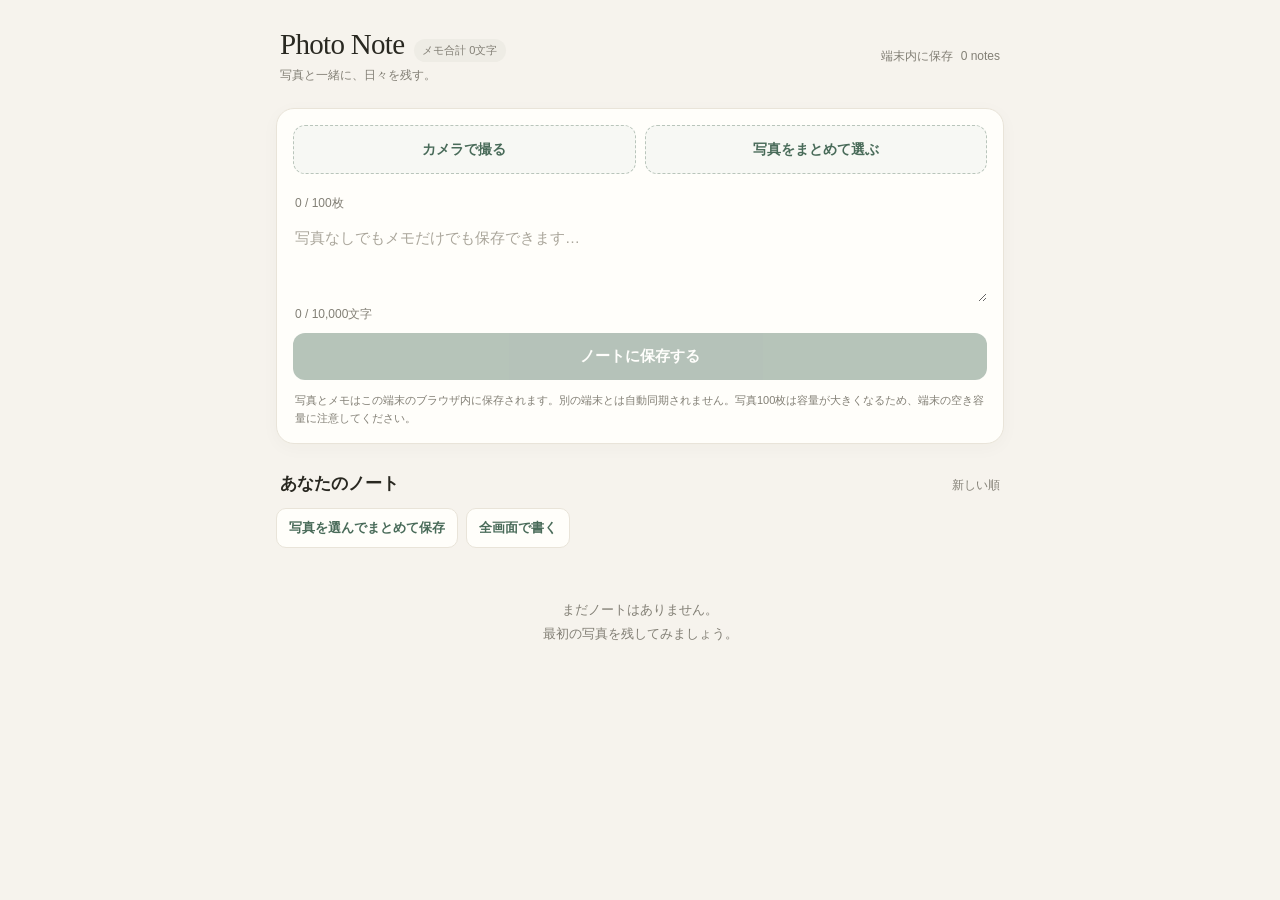
==== commit c302386f: "Add files via upload" ====
--- a/photo-note.html
+++ b/photo-note.html
@@ -1,6 +1,6 @@
 <!doctype html><html lang="ja"><head><meta charset="utf-8"><meta name="viewport" content="width=device-width,initial-scale=1,viewport-fit=cover"><meta name="theme-color" content="#f6f3ed"><link rel="apple-touch-icon" sizes="180x180" href="apple-touch-icon.png"><link rel="icon" type="image/png" sizes="192x192" href="icon-192.png"><link rel="manifest" href="manifest.webmanifest"><title>Photo Note</title>
 <style>
-:root{--bg:#f6f3ed;--paper:#fffefa;--ink:#292821;--muted:#827f75;--line:#e9e4d9;--accent:#496b59}*{box-sizing:border-box}body{margin:0;background:var(--bg);color:var(--ink);font-family:-apple-system,BlinkMacSystemFont,"Hiragino Kaku Gothic ProN","Yu Gothic",sans-serif}header{max-width:760px;margin:auto;padding:28px 20px 12px;display:flex;align-items:center;justify-content:space-between}h1{font-family:Georgia,serif;font-size:29px;font-weight:500;margin:0;letter-spacing:-.7px}.brand-row{display:flex;align-items:baseline;gap:10px;flex-wrap:wrap}.total-chars{font:11px -apple-system,BlinkMacSystemFont,sans-serif;letter-spacing:0;color:var(--muted);background:#eeece5;border-radius:20px;padding:4px 8px}.nav-back{position:absolute;top:max(14px,env(safe-area-inset-top));left:14px;z-index:55;display:flex;align-items:center;gap:8px;border:1px solid #ffffffaa;border-radius:26px;background:#101010ee;color:#fff;padding:12px 17px;font-size:15px;font-weight:700;box-shadow:0 3px 16px #0007;min-height:46px}.nav-back:active{transform:scale(.97)}.note-char-count{font-size:11px;color:var(--muted);white-space:nowrap}.sub{font-size:12px;color:var(--muted);margin-top:5px}.count{font-size:12px;color:var(--muted)}main{max-width:760px;margin:auto;padding:12px 16px 100px}.composer{background:var(--paper);border:1px solid var(--line);border-radius:18px;padding:16px;box-shadow:0 4px 18px #3c342008}.pickrow{display:grid;grid-template-columns:1fr 1fr;gap:9px}.pick{display:flex;align-items:center;justify-content:center;gap:7px;width:100%;min-height:49px;border:1.5px dashed #b9c5bb;border-radius:12px;color:var(--accent);font-weight:650;background:#f7f8f4;cursor:pointer;font-size:14px}input[type=file]{display:none}.crop-batch-tools{display:flex;flex-direction:column;gap:5px;margin-top:12px}.crop-batch-tools .tool-btn{width:100%;padding:12px;border:1px solid var(--line);border-radius:10px;background:#f7f8f4;color:var(--accent);font-weight:700}.photo-grid{display:grid;grid-template-columns:repeat(3,minmax(0,1fr));gap:8px;margin-top:12px}.photo-cell{position:relative;aspect-ratio:1;border-radius:10px;overflow:hidden;background:#f0eee8}.photo-cell img{width:100%;height:100%;object-fit:cover;display:block;cursor:zoom-in}.remove-photo{position:absolute;top:4px;right:4px;border:0;border-radius:50%;width:26px;height:26px;background:#222b;color:white;font-size:18px;line-height:1}.photo-count{font-size:12px;color:var(--muted);margin:9px 2px 0}textarea{width:100%;resize:vertical;min-height:90px;border:0;outline:0;background:transparent;font:15px/1.7 -apple-system,BlinkMacSystemFont,sans-serif;padding:13px 2px 4px;color:var(--ink)}textarea::placeholder{color:#aaa69b}.save{width:100%;border:0;border-radius:12px;background:var(--accent);color:white;font-size:15px;font-weight:650;padding:14px;cursor:pointer}.save:disabled{opacity:.4;cursor:not-allowed}.editor-tools{display:flex;justify-content:space-between;align-items:center;gap:10px;margin:0 2px 10px}.char-count{font-size:12px;color:var(--muted);font-variant-numeric:tabular-nums}.cancel{border:1px solid var(--line);border-radius:10px;background:transparent;color:var(--muted);padding:10px 14px;cursor:pointer}.note-actions{display:flex;gap:14px;flex-wrap:wrap}.edit,.delete{border:0;background:none;color:var(--accent);font-size:12px;padding:9px 0 0;cursor:pointer}.delete{color:#a19c90}.section{display:flex;justify-content:space-between;align-items:baseline;margin:28px 4px 13px}.section h2{font-size:17px;font-weight:650;margin:0}.section span{font-size:12px;color:var(--muted)}.notes{display:grid;grid-template-columns:repeat(2,minmax(0,1fr));gap:13px}.note{background:var(--paper);border:1px solid var(--line);border-radius:15px;overflow:hidden;box-shadow:0 3px 12px #3c342007}.cover{width:100%;aspect-ratio:4/3;object-fit:cover;display:block;background:#eee;cursor:zoom-in}.thumb-strip{display:flex;gap:5px;padding:7px 9px 0;overflow:hidden}.thumb-strip img{width:42px;height:42px;object-fit:cover;border-radius:6px;flex:0 0 auto;cursor:zoom-in}.note-body{padding:11px 12px 12px}.date{font-size:11px;color:var(--muted);margin-bottom:6px}.note-text{font-size:13px;line-height:1.6;white-space:pre-wrap;overflow-wrap:anywhere}.empty{grid-column:1/-1;text-align:center;color:var(--muted);padding:36px 12px;font-size:13px;line-height:1.8}.hint,.photo-tip{font-size:11px;color:var(--muted);line-height:1.6;margin:12px 2px 0}.toast{position:fixed;bottom:22px;left:50%;transform:translateX(-50%);background:#292821;color:#fff;padding:11px 16px;border-radius:30px;font-size:13px;opacity:0;pointer-events:none;transition:.2s;z-index:50}.toast.show{opacity:1}.photo-viewer{position:fixed;inset:0;z-index:40;background:rgba(18,18,16,.97);display:none;align-items:center;justify-content:center;padding:18px}.photo-viewer.open{display:flex}.photo-viewer img{max-width:100%;max-height:100%;object-fit:contain;touch-action:none;transform-origin:center center;will-change:transform;user-select:none;-webkit-user-drag:none}.zoom-tools{position:absolute;top:max(70px,calc(env(safe-area-inset-top) + 62px));right:18px;display:flex;gap:7px}.zoom-tools button{width:38px;height:38px;border:1px solid #ffffff66;border-radius:50%;background:#222;color:#fff;font-size:20px}.viewer-close,.viewer-prev,.viewer-next{position:absolute;border:1px solid #ffffff55;border-radius:50%;background:#222;color:white;cursor:pointer}.viewer-close{top:max(18px,env(safe-area-inset-top));right:18px;width:42px;height:42px;font-size:25px}.viewer-prev,.viewer-next{top:50%;width:42px;height:42px;font-size:24px;transform:translateY(-50%)}.viewer-prev{left:12px}.viewer-next{right:12px}.viewer-index{position:absolute;bottom:max(18px,env(safe-area-inset-bottom));color:#fff;font-size:12px}.camera-note{font-size:11px;color:var(--muted);line-height:1.6;margin:9px 2px 0}.camera-modal{position:fixed;inset:0;z-index:60;background:#111;display:none;flex-direction:column;padding:env(safe-area-inset-top) 14px env(safe-area-inset-bottom)}.camera-modal.open{display:flex}.camera-top{height:54px;display:flex;align-items:center;justify-content:space-between;color:white}.camera-top button,.camera-bottom button{border:1px solid #ffffff55;background:#292929;color:white;border-radius:24px;padding:10px 15px;font-size:14px}.camera-stage{flex:1;display:flex;align-items:center;justify-content:center;min-height:0;overflow:hidden}.camera-stage video{width:100%;max-height:100%;object-fit:contain;border-radius:12px;background:#222;transform-origin:center center}.camera-zoom{display:flex;align-items:center;gap:12px;padding:7px 8px 12px;color:#fff;font-size:13px}.camera-zoom input{flex:1;min-width:0;accent-color:#fff}.camera-zoom-value{width:42px;text-align:right;font-variant-numeric:tabular-nums}.camera-bottom{height:104px;display:flex;align-items:center;justify-content:space-around;gap:10px}.shutter{width:68px;height:68px;border:5px solid white!important;border-radius:50%!important;padding:0!important;background:#fff!important;box-shadow:inset 0 0 0 3px #333}.camera-status{color:#ddd;font-size:12px;text-align:center;padding:6px}.move-photo{position:absolute;top:4px;left:4px;border:0;border-radius:7px;background:#222b;color:white;padding:4px 7px;font-size:12px}.story-modal{position:fixed;inset:0;z-index:70;display:none;background:#111;color:#fff;overflow:hidden}.story-modal.open{display:block}.story-backdrop,.story-blur{position:absolute;inset:-18px;background-position:center;background-size:cover;transition:filter .12s linear}.story-backdrop{filter:brightness(.78)}.story-blur{background:rgba(8,9,9,.08);backdrop-filter:blur(0px);-webkit-backdrop-filter:blur(0px)}.story-top{position:absolute;z-index:4;top:0;left:0;right:0;padding:max(14px,env(safe-area-inset-top)) 16px 12px;display:flex;align-items:center;justify-content:space-between;background:linear-gradient(#0008,transparent);pointer-events:none}.story-top button{pointer-events:auto;border:1px solid #ffffff66;border-radius:22px;background:#1118;color:white;padding:9px 13px;font-size:13px}.story-count{font-size:12px;color:#fff;text-shadow:0 1px 6px #000}.story-scroll{position:absolute;inset:0;overflow-y:auto;overscroll-behavior:contain;z-index:2;scrollbar-width:none}.story-scroll::-webkit-scrollbar{display:none}.story-hero{height:78vh;min-height:480px;display:flex;align-items:flex-end;padding:0 22px 105px}.story-hero-inner{max-width:680px;text-shadow:0 2px 16px #0009}.story-kicker{font-size:11px;letter-spacing:.18em;text-transform:uppercase;color:#ffffffc9;margin-bottom:10px}.story-title{font-family:Georgia,serif;font-size:clamp(30px,8vw,54px);line-height:1.16;font-weight:500;letter-spacing:-.04em;margin:0}.story-hint{font-size:12px;color:#ffffffd0;margin-top:14px}.story-sheet{position:relative;min-height:65vh;margin-top:-54px;padding:30px 24px calc(60px + env(safe-area-inset-bottom));background:rgba(248,246,240,.88);color:#292821;border-radius:28px 28px 0 0;box-shadow:0 -15px 50px #0002;backdrop-filter:blur(18px);-webkit-backdrop-filter:blur(18px)}.story-sheet:before{content:'';display:block;width:38px;height:4px;border-radius:9px;background:#aaa69b66;margin:-13px auto 26px}.story-date{font-size:11px;letter-spacing:.06em;color:#827f75;margin-bottom:22px}.story-memo{font-family:Georgia,serif;font-size:17px;line-height:2.05;white-space:pre-wrap;overflow-wrap:anywhere;max-width:680px;margin:0 auto}.story-empty{color:#827f75;font-size:14px}.story-photos{display:flex;gap:9px;overflow-x:auto;margin:28px -5px 0;padding:4px 5px 12px}.story-photos img{width:76px;height:76px;object-fit:cover;border-radius:10px;flex:0 0 auto;border:2px solid transparent}.story-photos img.active{border-color:#496b59}.story-end{font-size:11px;color:#827f75;text-align:center;margin-top:34px;letter-spacing:.08em}
+:root{--bg:#f6f3ed;--paper:#fffefa;--ink:#292821;--muted:#827f75;--line:#e9e4d9;--accent:#496b59}*{box-sizing:border-box}body{margin:0;background:var(--bg);color:var(--ink);font-family:-apple-system,BlinkMacSystemFont,"Hiragino Kaku Gothic ProN","Yu Gothic",sans-serif}header{max-width:760px;margin:auto;padding:28px 20px 12px;display:flex;align-items:center;justify-content:space-between}h1{font-family:Georgia,serif;font-size:29px;font-weight:500;margin:0;letter-spacing:-.7px}.brand-row{display:flex;align-items:baseline;gap:10px;flex-wrap:wrap}.total-chars{font:11px -apple-system,BlinkMacSystemFont,sans-serif;letter-spacing:0;color:var(--muted);background:#eeece5;border-radius:20px;padding:4px 8px}.nav-back{position:absolute;top:max(14px,env(safe-area-inset-top));left:14px;z-index:55;display:flex;align-items:center;gap:8px;border:1px solid #ffffffaa;border-radius:26px;background:#101010ee;color:#fff;padding:12px 17px;font-size:15px;font-weight:700;box-shadow:0 3px 16px #0007;min-height:46px}.nav-back:active{transform:scale(.97)}.note-char-count{font-size:11px;color:var(--muted);white-space:nowrap}.sub{font-size:12px;color:var(--muted);margin-top:5px}.count{font-size:12px;color:var(--muted)}main{max-width:760px;margin:auto;padding:12px 16px 100px}.composer{background:var(--paper);border:1px solid var(--line);border-radius:18px;padding:16px;box-shadow:0 4px 18px #3c342008}.pickrow{display:grid;grid-template-columns:1fr 1fr;gap:9px}.pick{display:flex;align-items:center;justify-content:center;gap:7px;width:100%;min-height:49px;border:1.5px dashed #b9c5bb;border-radius:12px;color:var(--accent);font-weight:650;background:#f7f8f4;cursor:pointer;font-size:14px}input[type=file]{display:none}.photo-grid{display:grid;grid-template-columns:repeat(3,minmax(0,1fr));gap:8px;margin-top:12px}.photo-cell{position:relative;aspect-ratio:1;border-radius:10px;overflow:hidden;background:#f0eee8}.photo-cell img{width:100%;height:100%;object-fit:cover;display:block;cursor:zoom-in}.remove-photo{position:absolute;top:4px;right:4px;border:0;border-radius:50%;width:26px;height:26px;background:#222b;color:white;font-size:18px;line-height:1}.photo-count{font-size:12px;color:var(--muted);margin:9px 2px 0}textarea{width:100%;resize:vertical;min-height:90px;border:0;outline:0;background:transparent;font:15px/1.7 -apple-system,BlinkMacSystemFont,sans-serif;padding:13px 2px 4px;color:var(--ink)}textarea::placeholder{color:#aaa69b}.save{width:100%;border:0;border-radius:12px;background:var(--accent);color:white;font-size:15px;font-weight:650;padding:14px;cursor:pointer}.save:disabled{opacity:.4;cursor:not-allowed}.editor-tools{display:flex;justify-content:space-between;align-items:center;gap:10px;margin:0 2px 10px}.char-count{font-size:12px;color:var(--muted);font-variant-numeric:tabular-nums}.cancel{border:1px solid var(--line);border-radius:10px;background:transparent;color:var(--muted);padding:10px 14px;cursor:pointer}.note-actions{display:flex;gap:14px;flex-wrap:wrap}.edit,.delete{border:0;background:none;color:var(--accent);font-size:12px;padding:9px 0 0;cursor:pointer}.delete{color:#a19c90}.section{display:flex;justify-content:space-between;align-items:baseline;margin:28px 4px 13px}.section h2{font-size:17px;font-weight:650;margin:0}.section span{font-size:12px;color:var(--muted)}.notes{display:grid;grid-template-columns:repeat(2,minmax(0,1fr));gap:13px}.note{background:var(--paper);border:1px solid var(--line);border-radius:15px;overflow:hidden;box-shadow:0 3px 12px #3c342007}.cover{width:100%;aspect-ratio:4/3;object-fit:cover;display:block;background:#eee;cursor:zoom-in}.thumb-strip{display:flex;gap:5px;padding:7px 9px 0;overflow:hidden}.thumb-strip img{width:42px;height:42px;object-fit:cover;border-radius:6px;flex:0 0 auto;cursor:zoom-in}.note-body{padding:11px 12px 12px}.date{font-size:11px;color:var(--muted);margin-bottom:6px}.note-text{font-size:13px;line-height:1.6;white-space:pre-wrap;overflow-wrap:anywhere}.empty{grid-column:1/-1;text-align:center;color:var(--muted);padding:36px 12px;font-size:13px;line-height:1.8}.hint,.photo-tip{font-size:11px;color:var(--muted);line-height:1.6;margin:12px 2px 0}.toast{position:fixed;bottom:22px;left:50%;transform:translateX(-50%);background:#292821;color:#fff;padding:11px 16px;border-radius:30px;font-size:13px;opacity:0;pointer-events:none;transition:.2s;z-index:50}.toast.show{opacity:1}.photo-viewer{position:fixed;inset:0;z-index:40;background:rgba(18,18,16,.97);display:none;align-items:center;justify-content:center;padding:18px}.photo-viewer.open{display:flex}.photo-viewer img{max-width:100%;max-height:100%;object-fit:contain;touch-action:none;transform-origin:center center;will-change:transform;user-select:none;-webkit-user-drag:none}.zoom-tools{position:absolute;top:max(70px,calc(env(safe-area-inset-top) + 62px));right:18px;display:flex;gap:7px}.zoom-tools button{width:38px;height:38px;border:1px solid #ffffff66;border-radius:50%;background:#222;color:#fff;font-size:20px}.viewer-close,.viewer-prev,.viewer-next{position:absolute;border:1px solid #ffffff55;border-radius:50%;background:#222;color:white;cursor:pointer}.viewer-close{top:max(18px,env(safe-area-inset-top));right:18px;width:42px;height:42px;font-size:25px}.viewer-prev,.viewer-next{top:50%;width:42px;height:42px;font-size:24px;transform:translateY(-50%)}.viewer-prev{left:12px}.viewer-next{right:12px}.photo-viewer .nav-back{z-index:80;display:flex!important;visibility:visible!important;opacity:1!important;pointer-events:auto!important}.photo-viewer .zoom-tools{z-index:56;top:max(70px,calc(env(safe-area-inset-top) + 62px));}.photo-viewer .viewer-prev,.photo-viewer .viewer-next{z-index:55}.photo-viewer .viewer-index{z-index:55}.viewer-index{position:absolute;bottom:max(18px,env(safe-area-inset-bottom));color:#fff;font-size:12px}.camera-note{font-size:11px;color:var(--muted);line-height:1.6;margin:9px 2px 0}.camera-modal{position:fixed;inset:0;z-index:60;background:#111;display:none;flex-direction:column;padding:env(safe-area-inset-top) 14px env(safe-area-inset-bottom)}.camera-modal.open{display:flex}.camera-top{height:54px;display:flex;align-items:center;justify-content:space-between;color:white}.camera-top button,.camera-bottom button{border:1px solid #ffffff55;background:#292929;color:white;border-radius:24px;padding:10px 15px;font-size:14px}.camera-stage{flex:1;display:flex;align-items:center;justify-content:center;min-height:0;overflow:hidden}.camera-stage video{width:100%;max-height:100%;object-fit:contain;border-radius:12px;background:#222;transform-origin:center center}.camera-zoom{display:flex;align-items:center;gap:12px;padding:7px 8px 12px;color:#fff;font-size:13px}.camera-zoom input{flex:1;min-width:0;accent-color:#fff}.camera-zoom-value{width:42px;text-align:right;font-variant-numeric:tabular-nums}.camera-bottom{height:104px;display:flex;align-items:center;justify-content:space-around;gap:10px}.shutter{width:68px;height:68px;border:5px solid white!important;border-radius:50%!important;padding:0!important;background:#fff!important;box-shadow:inset 0 0 0 3px #333}.camera-status{color:#ddd;font-size:12px;text-align:center;padding:6px}.move-photo{position:absolute;top:4px;left:4px;border:0;border-radius:7px;background:#222b;color:white;padding:4px 7px;font-size:12px}.story-modal{position:fixed;inset:0;z-index:70;display:none;background:#111;color:#fff;overflow:hidden}.story-modal.open{display:block}.story-backdrop,.story-blur{position:absolute;inset:-18px;background-position:center;background-size:cover;transition:filter .12s linear}.story-backdrop{filter:brightness(.78)}.story-blur{background:rgba(8,9,9,.08);backdrop-filter:blur(0px);-webkit-backdrop-filter:blur(0px)}.story-top{position:absolute;z-index:4;top:0;left:0;right:0;padding:max(14px,env(safe-area-inset-top)) 16px 12px;display:flex;align-items:center;justify-content:space-between;background:linear-gradient(#0008,transparent);pointer-events:none}.story-top button{pointer-events:auto;border:1px solid #ffffff66;border-radius:22px;background:#1118;color:white;padding:9px 13px;font-size:13px}.story-count{font-size:12px;color:#fff;text-shadow:0 1px 6px #000}.story-scroll{position:absolute;inset:0;overflow-y:auto;overscroll-behavior:contain;z-index:2;scrollbar-width:none}.story-scroll::-webkit-scrollbar{display:none}.story-hero{height:78vh;min-height:480px;display:flex;align-items:flex-end;padding:0 22px 105px}.story-hero-inner{max-width:680px;text-shadow:0 2px 16px #0009}.story-kicker{font-size:11px;letter-spacing:.18em;text-transform:uppercase;color:#ffffffc9;margin-bottom:10px}.story-title{font-family:Georgia,serif;font-size:clamp(30px,8vw,54px);line-height:1.16;font-weight:500;letter-spacing:-.04em;margin:0}.story-hint{font-size:12px;color:#ffffffd0;margin-top:14px}.story-sheet{position:relative;min-height:65vh;margin-top:-54px;padding:30px 24px calc(60px + env(safe-area-inset-bottom));background:rgba(248,246,240,.88);color:#292821;border-radius:28px 28px 0 0;box-shadow:0 -15px 50px #0002;backdrop-filter:blur(18px);-webkit-backdrop-filter:blur(18px)}.story-sheet:before{content:'';display:block;width:38px;height:4px;border-radius:9px;background:#aaa69b66;margin:-13px auto 26px}.story-date{font-size:11px;letter-spacing:.06em;color:#827f75;margin-bottom:22px}.story-memo{font-family:Georgia,serif;font-size:17px;line-height:2.05;white-space:pre-wrap;overflow-wrap:anywhere;max-width:680px;margin:0 auto}.story-empty{color:#827f75;font-size:14px}.story-photos{display:flex;gap:9px;overflow-x:auto;margin:28px -5px 0;padding:4px 5px 12px}.story-photos img{width:76px;height:76px;object-fit:cover;border-radius:10px;flex:0 0 auto;border:2px solid transparent}.story-photos img.active{border-color:#496b59}.story-end{font-size:11px;color:#827f75;text-align:center;margin-top:34px;letter-spacing:.08em}
 @media(min-width:620px){.notes{grid-template-columns:repeat(3,minmax(0,1fr))}}
 @media (orientation: landscape) and (max-height: 600px){
   .camera-modal{padding:env(safe-area-inset-top) max(12px,env(safe-area-inset-right)) env(safe-area-inset-bottom) max(12px,env(safe-area-inset-left))}
@@ -20,26 +20,15 @@
 .selection-toolbar{display:flex;gap:8px;align-items:center;flex-wrap:wrap;margin:0 0 14px}.tool-btn{border:1px solid var(--line);background:var(--paper);color:var(--accent);border-radius:10px;padding:10px 12px;font-size:13px;font-weight:650}.note-text{display:none}.note{position:relative}.select-overlay{position:absolute;top:8px;left:8px;z-index:3;background:#fff;border-radius:9px;padding:5px 8px;box-shadow:0 2px 8px #0003;font-size:12px}.select-overlay input{display:inline-block;width:18px;height:18px;vertical-align:middle}.photo-select-modal{position:fixed;inset:0;z-index:90;background:#f6f3ed;display:none;flex-direction:column;padding:env(safe-area-inset-top) 14px env(safe-area-inset-bottom)}.photo-select-modal.open{display:flex}.select-head{display:flex;align-items:center;justify-content:space-between;padding:12px 0}.select-head strong{font-size:17px}.select-grid{display:grid;grid-template-columns:repeat(3,minmax(0,1fr));gap:7px;overflow:auto;padding-bottom:12px}.select-item{position:relative;aspect-ratio:1}.select-item img{width:100%;height:100%;object-fit:cover;border-radius:9px}.select-item input{position:absolute;top:6px;left:6px;width:23px;height:23px;accent-color:var(--accent)}.select-actions{display:flex;gap:8px;padding:10px 0}.select-actions button{flex:1}.composer.full-editor{position:fixed;inset:0;z-index:80;border-radius:0;overflow:auto;padding:calc(env(safe-area-inset-top) + 16px) 16px calc(env(safe-area-inset-bottom) + 18px);margin:0}.composer.full-editor textarea{min-height:42vh;font-size:17px}.editor-full-btn{border:1px solid var(--line);background:transparent;border-radius:10px;padding:8px 11px;color:var(--accent)}.undo-toast{position:fixed;bottom:22px;left:50%;transform:translateX(-50%);z-index:100;background:#292821;color:#fff;border-radius:28px;padding:9px 12px;display:none;align-items:center;gap:12px;font-size:13px;white-space:nowrap}.undo-toast.show{display:flex}.undo-toast button{border:0;background:#fff;color:#292821;border-radius:18px;padding:7px 12px;font-weight:700}
 
 .crop-modal{position:fixed;inset:0;z-index:120;background:#171714f5;display:none;flex-direction:column;align-items:center;justify-content:center;padding:calc(env(safe-area-inset-top) + 14px) 14px calc(env(safe-area-inset-bottom) + 14px);color:#fff}
-.crop-modal.open{display:flex}.crop-title{font-size:18px;font-weight:700;margin:4px 0 8px}.crop-help{font-size:12px;color:#ddd;text-align:center;line-height:1.6;margin-bottom:12px}.crop-stage{width:100%;height:min(62vh,620px);display:flex;align-items:center;justify-content:center;overflow:hidden}.crop-canvas{max-width:100%;max-height:100%;touch-action:none;background:#333;border-radius:8px;user-select:none;-webkit-user-select:none}.crop-actions{display:flex;gap:8px;width:100%;max-width:560px;margin-top:14px;flex-wrap:wrap}.crop-actions button{flex:1;min-width:105px;border:1px solid #ffffff66;border-radius:12px;padding:13px 9px;background:#333;color:#fff;font-weight:650}.crop-actions .crop-primary{background:#496b59;border-color:#496b59}.crop-actions .crop-danger{background:#fff;color:#292821}.photo-edit-tools{position:absolute;left:4px;right:4px;bottom:4px;display:flex;gap:4px;justify-content:center}.photo-edit-tools button{border:0;border-radius:8px;background:#222d;color:#fff;padding:6px 7px;font-size:10px;font-weight:650}
-
-.pin-row{display:flex;justify-content:flex-end;margin:0 0 7px}
-.pin-btn{border:1px solid var(--line);background:#fffaf0;color:#79602b;border-radius:999px;padding:6px 11px;font-size:12px;font-weight:700}
-.pin-btn.is-pinned{background:#f2e5bd;border-color:#c6a85b;color:#604916}
-.note.pinned{border:1.5px solid #c6a85b;box-shadow:0 3px 14px #b89b4a22}
-.day-counts{display:flex;flex-wrap:wrap;gap:5px;margin:8px 0 10px}
-.day-count{font-size:11px;color:#655b43;background:#f4f0e5;border-radius:7px;padding:4px 7px}
-.note-text .day-segment{display:block;background:#f6f3e9;border-left:3px solid #c6b98e;border-radius:4px;padding:7px 9px;margin:6px 0;white-space:pre-wrap;overflow-wrap:anywhere}
-.note-text .day-segment:first-child{background:#f1f5f1;border-left-color:#91aa96}
-.day-heading{font-size:11px;font-weight:700;color:#746b56;margin-bottom:4px}
-.editor-day-hint{font-size:12px;color:var(--muted);margin:0 2px 8px;line-height:1.5}
+.crop-modal.open{display:flex}.crop-title{font-size:18px;font-weight:700;margin:4px 0 8px}.crop-help{font-size:12px;color:#ddd;text-align:center;line-height:1.6;margin-bottom:12px}.crop-stage{width:100%;height:min(62vh,620px);display:flex;align-items:center;justify-content:center;overflow:hidden}.crop-canvas{max-width:100%;max-height:100%;touch-action:none;background:#333;border-radius:8px}.crop-actions{display:flex;gap:8px;width:100%;max-width:560px;margin-top:14px;flex-wrap:wrap}.crop-actions button{flex:1;min-width:105px;border:1px solid #ffffff66;border-radius:12px;padding:13px 9px;background:#333;color:#fff;font-weight:650}.crop-actions .crop-primary{background:#496b59;border-color:#496b59}.crop-actions .crop-danger{background:#fff;color:#292821}.photo-edit-tools{position:absolute;left:4px;right:4px;bottom:4px;display:flex;gap:4px;justify-content:center}.photo-edit-tools button{border:0;border-radius:8px;background:#222d;color:#fff;padding:6px 7px;font-size:10px;font-weight:650}
 </style></head><body>
 <header><div><div class="brand-row"><h1>Photo Note</h1><span class="total-chars" id="totalChars">メモ合計 0文字</span></div><div class="sub">写真と一緒に、日々を残す。</div></div><div style="display:flex;align-items:center;gap:8px"><span class="count">端末内に保存</span><div class="count" id="count">0 notes</div></div></header><main>
 <section class="composer"><div class="pickrow"><button class="pick" id="openCamera" type="button">カメラで撮る</button><label class="pick" for="galleryPhotos">写真をまとめて選ぶ</label></div><input id="galleryPhotos" type="file" accept="image/*" multiple>
-<div class="crop-batch-tools"><button class="tool-btn" id="autoCropAll" type="button">追加した写真をまとめて自動トリミング</button><span id="cropBatchStatus" class="photo-count">うまくいかなかった写真は、個別に自動・手動でやり直せます。</span></div><div class="photo-grid" id="draftGrid"></div><div class="photo-count" id="photoCount">写真は最大100枚まで追加できます</div><textarea id="memo" maxlength="10000" placeholder="写真なしでもメモだけでも保存できます…"></textarea><div class="editor-day-hint">日付が変わって同じノートを編集すると、新しい日付の区切りを自動で追加します。</div><div class="editor-tools"><span class="char-count" id="charCount">0 / 10,000文字</span><button class="editor-full-btn" id="closeFullEditor" type="button" style="display:none">全画面を閉じる</button><button class="cancel" id="cancel" type="button" style="display:none">編集をやめる</button></div><button class="save" id="save" disabled>ノートに保存する</button><div class="hint">写真とメモはこの端末のブラウザ内に保存されます。別の端末とは自動同期されません。写真100枚は容量が大きくなるため、端末の空き容量に注意してください。</div></section>
+<div class="photo-grid" id="draftGrid"></div><div class="photo-count" id="photoCount">写真は最大100枚まで追加できます</div><textarea id="memo" maxlength="10000" placeholder="写真なしでもメモだけでも保存できます…"></textarea><div class="editor-tools"><span class="char-count" id="charCount">0 / 10,000文字</span><button class="editor-full-btn" id="closeFullEditor" type="button" style="display:none">全画面を閉じる</button><button class="cancel" id="cancel" type="button" style="display:none">編集をやめる</button></div><button class="save" id="save" disabled>ノートに保存する</button><div class="hint">写真とメモはこの端末のブラウザ内に保存されます。別の端末とは自動同期されません。写真100枚は容量が大きくなるため、端末の空き容量に注意してください。</div></section>
 <div class="section"><h2>あなたのノート</h2><span>新しい順</span></div><div class="selection-toolbar"><button class="tool-btn" id="choosePhotos" type="button">写真を選んでまとめて保存</button><button class="tool-btn" id="fullEditor" type="button">全画面で書く</button></div><section class="notes" id="notes"><div class="empty">まだノートはありません。<br>最初の写真を残してみましょう。</div></section></main>
-<div class="camera-modal" id="cameraModal" role="dialog" aria-modal="true" aria-label="Photo Noteカメラ"><div class="camera-top"><button id="cameraClose" type="button">閉じる</button><span id="cameraMode">背面カメラ</span><button id="cameraSwitch" type="button">カメラ切替</button></div><div class="camera-stage"><video id="cameraVideo" autoplay muted playsinline></video></div><div class="camera-zoom"><span>−</span><input id="cameraZoom" type="range" min="1" max="3" step="0.1" value="1" aria-label="カメラズーム"><span>＋</span><span class="camera-zoom-value" id="cameraZoomValue">1.0×</span></div><div class="camera-status" id="cameraStatus">カメラを準備しています</div><div class="camera-bottom"><button id="cameraFlash" type="button" disabled>フラッシュは端末依存</button><button class="shutter" id="cameraCapture" type="button" aria-label="撮影"></button><button id="cameraDone" type="button">完了</button></div></div><div class="photo-viewer" id="photoViewer" role="dialog" aria-modal="true" aria-label="写真の拡大表示"><button class="nav-back" id="viewerBack" type="button" aria-label="一覧画面に戻る">← <span>一覧へ</span></button><button class="viewer-prev" id="viewerPrev" type="button">‹</button><img id="viewerImage" alt="拡大した写真"><div class="zoom-tools"><button id="zoomOut" type="button" aria-label="縮小">−</button><button id="zoomReset" type="button" aria-label="倍率を戻す">↺</button><button id="zoomIn" type="button" aria-label="拡大">＋</button></div><button class="viewer-next" id="viewerNext" type="button">›</button><div class="viewer-index" id="viewerIndex"></div></div><div class="story-modal" id="storyModal" role="dialog" aria-modal="true" aria-label="ストーリーモード"><div class="story-backdrop" id="storyBackdrop"></div><div class="story-blur" id="storyBlur"></div><div class="story-top"><button id="storyClose" type="button" aria-label="一覧画面に戻る">← <span>一覧へ</span></button><span class="story-count" id="storyCount"></span><button id="storyTop" type="button">写真に戻る ↑</button></div><div class="story-scroll" id="storyScroll"><section class="story-hero"><div class="story-hero-inner"><div class="story-kicker">A MOMENT TO REMEMBER</div><h2 class="story-title" id="storyTitle">その日の記録</h2><div class="story-hint">スクロールして、記憶をたどる</div></div></section><section class="story-sheet"><div class="story-date" id="storyDate"></div><div class="story-memo" id="storyMemo"></div><div class="story-photos" id="storyPhotos"></div><div class="story-end">— PHOTO NOTE —</div></section></div></div><div class="photo-select-modal" id="photoSelectModal"><div class="select-head"><strong>保存する写真を選択</strong><button class="cancel" id="closePhotoSelect" type="button">閉じる</button></div><div class="select-grid" id="selectGrid"></div><div class="select-actions"><button class="tool-btn" id="selectAllPhotos" type="button">すべて選択</button><button class="save" id="shareSelectedPhotos" type="button">選んだ写真を共有</button></div><div class="hint">iPhoneの共有画面が開いたら「画像を保存」を選んでください。</div></div><div class="undo-toast" id="undoToast"><span id="undoMessage">削除しました</span><button id="undoDelete" type="button">元に戻す</button></div><div class="crop-modal" id="cropModal" role="dialog" aria-modal="true" aria-label="写真のトリミング"><div class="crop-title" id="cropTitle">写真をトリミング</div><div class="crop-help" id="cropHelp">枠の四隅・辺をドラッグして範囲を調整できます。枠の内側を動かすと位置を移動できます。</div><div class="crop-stage"><canvas id="cropCanvas" class="crop-canvas"></canvas></div><div class="crop-actions"><button id="autoCrop" type="button">自動トリミング</button><button id="manualCrop" type="button">手動で範囲を選ぶ</button><button id="cancelCrop" type="button">キャンセル</button><button id="applyCrop" class="crop-primary" type="button">この切り抜きを使う</button></div></div><div class="toast" id="toast"></div>
+<div class="camera-modal" id="cameraModal" role="dialog" aria-modal="true" aria-label="Photo Noteカメラ"><div class="camera-top"><button id="cameraClose" type="button">閉じる</button><span id="cameraMode">背面カメラ</span><button id="cameraSwitch" type="button">カメラ切替</button></div><div class="camera-stage"><video id="cameraVideo" autoplay muted playsinline></video></div><div class="camera-zoom"><span>−</span><input id="cameraZoom" type="range" min="1" max="3" step="0.1" value="1" aria-label="カメラズーム"><span>＋</span><span class="camera-zoom-value" id="cameraZoomValue">1.0×</span></div><div class="camera-status" id="cameraStatus">カメラを準備しています</div><div class="camera-bottom"><button id="cameraFlash" type="button" disabled>フラッシュは端末依存</button><button class="shutter" id="cameraCapture" type="button" aria-label="撮影"></button><button id="cameraDone" type="button">完了</button></div></div><div class="photo-viewer" id="photoViewer" role="dialog" aria-modal="true" aria-label="写真の拡大表示"><button class="nav-back" id="viewerBack" type="button" aria-label="一覧画面に戻る">← <span>一覧へ</span></button><button class="viewer-prev" id="viewerPrev" type="button">‹</button><img id="viewerImage" alt="拡大した写真"><div class="zoom-tools"><button id="viewerCrop" type="button" aria-label="この写真をトリミング">✂</button><button id="zoomOut" type="button" aria-label="縮小">−</button><button id="zoomReset" type="button" aria-label="倍率を戻す">↺</button><button id="zoomIn" type="button" aria-label="拡大">＋</button></div><button class="viewer-next" id="viewerNext" type="button">›</button><div class="viewer-index" id="viewerIndex"></div></div><div class="story-modal" id="storyModal" role="dialog" aria-modal="true" aria-label="ストーリーモード"><div class="story-backdrop" id="storyBackdrop"></div><div class="story-blur" id="storyBlur"></div><div class="story-top"><button id="storyClose" type="button" aria-label="一覧画面に戻る">← <span>一覧へ</span></button><span class="story-count" id="storyCount"></span><button id="storyTop" type="button">写真に戻る ↑</button></div><div class="story-scroll" id="storyScroll"><section class="story-hero"><div class="story-hero-inner"><div class="story-kicker">A MOMENT TO REMEMBER</div><h2 class="story-title" id="storyTitle">その日の記録</h2><div class="story-hint">スクロールして、記憶をたどる</div></div></section><section class="story-sheet"><div class="story-date" id="storyDate"></div><div class="story-memo" id="storyMemo"></div><div class="story-photos" id="storyPhotos"></div><div class="story-end">— PHOTO NOTE —</div></section></div></div><div class="photo-select-modal" id="photoSelectModal"><div class="select-head"><strong>保存する写真を選択</strong><button class="cancel" id="closePhotoSelect" type="button">閉じる</button></div><div class="select-grid" id="selectGrid"></div><div class="select-actions"><button class="tool-btn" id="selectAllPhotos" type="button">すべて選択</button><button class="save" id="shareSelectedPhotos" type="button">選んだ写真を共有</button></div><div class="hint">iPhoneの共有画面が開いたら「画像を保存」を選んでください。</div></div><div class="undo-toast" id="undoToast"><span id="undoMessage">削除しました</span><button id="undoDelete" type="button">元に戻す</button></div><div class="crop-modal" id="cropModal" role="dialog" aria-modal="true" aria-label="写真のトリミング"><div class="crop-title" id="cropTitle">写真をトリミング</div><div class="crop-help" id="cropHelp">写真の上を指でなぞって、残したい範囲を囲んでください。</div><div class="crop-stage"><canvas id="cropCanvas" class="crop-canvas"></canvas></div><div class="crop-actions"><button id="autoCrop" type="button">自動トリミング</button><button id="manualCrop" type="button">手動で範囲を選ぶ</button><button id="cancelCrop" type="button">キャンセル</button><button id="applyCrop" class="crop-primary" type="button">この切り抜きを使う</button></div></div><div class="toast" id="toast"></div>
 <script>
-const DB='photo-note-db',STORE='notes';let db,draft=[],editingId=null,viewerImages=[],viewerAt=0,cameraStream=null,cameraFacing='environment',cameraZoom=1,nativeZoom=false,cameraZoomMin=1,cameraZoomMax=3;const $=id=>document.getElementById(id);
+const DB='photo-note-db',STORE='notes';let db,draft=[],editingId=null,viewerImages=[],viewerAt=0,viewerNoteId=null,viewerIsDraft=false,cameraStream=null,cameraFacing='environment',cameraZoom=1,nativeZoom=false,cameraZoomMin=1,cameraZoomMax=3;const $=id=>document.getElementById(id);
 async function stopCamera(){if(cameraStream){cameraStream.getTracks().forEach(t=>t.stop());cameraStream=null}$('cameraVideo').srcObject=null}
 async function configureCameraZoom(){cameraZoom=1;nativeZoom=false;cameraZoomMin=1;cameraZoomMax=3;const track=cameraStream?.getVideoTracks?.()[0];try{const caps=track?.getCapabilities?.();if(caps?.zoom){nativeZoom=true;cameraZoomMin=caps.zoom.min||1;cameraZoomMax=Math.min(caps.zoom.max||3,8)}}catch(e){}const slider=$('cameraZoom');slider.min=String(cameraZoomMin);slider.max=String(cameraZoomMax);slider.step=nativeZoom?String(track.getCapabilities().zoom.step||0.1):'0.1';slider.value='1';$('cameraZoomValue').textContent='1.0×';$('cameraVideo').style.transform='scale(1)';}
 async function setCameraZoom(value){cameraZoom=Math.max(cameraZoomMin,Math.min(cameraZoomMax,Number(value)||1));$('cameraZoom').value=String(cameraZoom);$('cameraZoomValue').textContent=cameraZoom.toFixed(1)+'×';const video=$('cameraVideo');if(nativeZoom){const track=cameraStream?.getVideoTracks?.()[0];try{await track.applyConstraints({advanced:[{zoom:cameraZoom}]});video.style.transform='scale(1)';return}catch(e){nativeZoom=false}}video.style.transform=`scale(${cameraZoom})`;}
@@ -56,7 +45,7 @@
 function oldImages(n){return Array.isArray(n.images)?n.images:(n.image?[n.image]:[])}
 function reset(){document.querySelector('.composer').classList.remove('full-editor');$('closeFullEditor').style.display='none';editingId=null;draft=[];$('galleryPhotos').value='';$('memo').value='';$('save').textContent='ノートに保存する';$('cancel').style.display='none';renderDraft();updateCount()}
 $('memo').addEventListener('input',updateCount);$('cancel').onclick=reset;
-function openViewer(images,index=0){viewerImages=images;viewerAt=index;showViewer();$('photoViewer').classList.add('open');document.body.style.overflow='hidden'}let zoom=1,panX=0,panY=0;function applyZoom(){$('viewerImage').style.transform=`translate(${panX}px,${panY}px) scale(${zoom})`}function resetZoom(){zoom=1;panX=0;panY=0;applyZoom()}function showViewer(){resetZoom();$('viewerImage').src=viewerImages[viewerAt];$('viewerIndex').textContent=`${viewerAt+1} / ${viewerImages.length}`;$('viewerPrev').style.display=viewerImages.length>1?'block':'none';$('viewerNext').style.display=viewerImages.length>1?'block':'none'}function closeViewer(){resetZoom();$('photoViewer').classList.remove('open');$('viewerImage').removeAttribute('src');document.body.style.overflow=''}$('viewerBack').onclick=closeViewer;$('photoViewer').addEventListener('click',e=>{if(e.target===$('photoViewer'))closeViewer()});$('viewerPrev').onclick=()=>{viewerAt=(viewerAt-1+viewerImages.length)%viewerImages.length;showViewer()};$('viewerNext').onclick=()=>{viewerAt=(viewerAt+1)%viewerImages.length;showViewer()};$('zoomIn').onclick=()=>{zoom=Math.min(5,zoom+.5);clampViewerPan();applyZoom()};$('zoomOut').onclick=()=>{zoom=Math.max(1,zoom-.5);if(zoom===1){panX=0;panY=0}else clampViewerPan();applyZoom()};$('zoomReset').onclick=resetZoom;let pinchStart=0,pinchZoom=1,lastTouch=null;const viewerImg=$('viewerImage');
+function openViewer(images,index=0,noteId=null){viewerImages=images;viewerAt=index;viewerNoteId=noteId;viewerIsDraft=Array.isArray(images)&&images===draft;$('viewerCrop').style.display=(viewerIsDraft||viewerNoteId!==null)?'block':'none';$('viewerBack').style.display='flex';$('viewerBack').style.visibility='visible';showViewer();$('photoViewer').classList.add('open');document.body.style.overflow='hidden'}let zoom=1,panX=0,panY=0;function applyZoom(){$('viewerImage').style.transform=`translate(${panX}px,${panY}px) scale(${zoom})`}function resetZoom(){zoom=1;panX=0;panY=0;applyZoom()}function showViewer(){pinchStart=0;lastTouch=null;viewerSwipeStart=null;resetZoom();$('viewerImage').src=viewerImages[viewerAt];$('viewerIndex').textContent=`${viewerAt+1} / ${viewerImages.length}`;$('viewerPrev').style.display=viewerImages.length>1?'block':'none';$('viewerNext').style.display=viewerImages.length>1?'block':'none'}function closeViewer(){resetZoom();viewerSwipeStart=null;$('photoViewer').classList.remove('open');$('viewerImage').removeAttribute('src');document.body.style.overflow=''}$('viewerBack').onclick=closeViewer;$('photoViewer').addEventListener('click',e=>{if(e.target===$('photoViewer'))closeViewer()});$('viewerPrev').onclick=()=>{viewerAt=(viewerAt-1+viewerImages.length)%viewerImages.length;showViewer()};$('viewerNext').onclick=()=>{viewerAt=(viewerAt+1)%viewerImages.length;showViewer()};$('zoomIn').onclick=()=>{zoom=Math.min(5,zoom+.5);clampViewerPan();applyZoom()};$('zoomOut').onclick=()=>{zoom=Math.max(1,zoom-.5);if(zoom===1){panX=0;panY=0}else clampViewerPan();applyZoom()};$('zoomReset').onclick=resetZoom;let pinchStart=0,pinchZoom=1,lastTouch=null;const viewerImg=$('viewerImage');
 function clampViewerPan(){
   const box=$('photoViewer').getBoundingClientRect();
   const baseW=viewerImg.clientWidth,baseH=viewerImg.clientHeight;
@@ -92,7 +81,9 @@
   zoom=zoom===1?2:1;
   if(zoom===1){panX=0;panY=0}else clampViewerPan();
   applyZoom();
-});document.addEventListener('keydown',e=>{if(e.key==='Escape')closeViewer();if(e.key==='ArrowLeft'&&viewerImages.length){viewerAt=(viewerAt-1+viewerImages.length)%viewerImages.length;showViewer()}if(e.key==='ArrowRight'&&viewerImages.length){viewerAt=(viewerAt+1)%viewerImages.length;showViewer()}});
+});
+let viewerSwipeStart=null;const viewerSurface=$('photoViewer');viewerSurface.addEventListener('touchstart',e=>{if(e.touches.length===1&&zoom===1){viewerSwipeStart={x:e.touches[0].clientX,y:e.touches[0].clientY,time:Date.now()}}else viewerSwipeStart=null},{passive:true});viewerSurface.addEventListener('touchend',e=>{if(!viewerSwipeStart||zoom!==1||!e.changedTouches.length)return;const dx=e.changedTouches[0].clientX-viewerSwipeStart.x,dy=e.changedTouches[0].clientY-viewerSwipeStart.y,dt=Date.now()-viewerSwipeStart.time;viewerSwipeStart=null;if(Math.abs(dx)>55&&Math.abs(dx)>Math.abs(dy)*1.25&&dt<700&&viewerImages.length>1){viewerAt=(viewerAt+(dx<0?1:-1)+viewerImages.length)%viewerImages.length;showViewer()}},{passive:true});
+$('viewerCrop').onclick=()=>{if(viewerIsDraft){openCrop(viewerAt,'manual');return}if(viewerNoteId!==null){openViewerCrop()}};document.addEventListener('keydown',e=>{if(e.key==='Escape')closeViewer();if(e.key==='ArrowLeft'&&viewerImages.length){viewerAt=(viewerAt-1+viewerImages.length)%viewerImages.length;showViewer()}if(e.key==='ArrowRight'&&viewerImages.length){viewerAt=(viewerAt+1)%viewerImages.length;showViewer()}});
 function fileData(f){return new Promise((res,rej)=>{if(!f.type.startsWith('image/'))return rej();const r=new FileReader();r.onload=()=>res(r.result);r.onerror=rej;r.readAsDataURL(f)})}
 async function addFiles(files){const room=100-draft.length;if(room<=0)return toast('写真は100枚までです');const chosen=[...files].slice(0,room);if(files.length>room)toast('追加できるのは残り'+room+'枚です');for(const f of chosen){try{draft.push(await fileData(f))}catch{toast('画像を読み込めませんでした')}}renderDraft();updateCount()}
 $('galleryPhotos').addEventListener('change',async e=>{await addFiles(e.target.files);e.target.value=''});
@@ -101,64 +92,19 @@
 // Crop editor: manual selection works by dragging a rectangle; auto finds the largest bright document/screen region.
 let cropIndex=-1,cropImage=null,cropRect=null,cropMode='manual',cropDisplay={x:0,y:0,w:0,h:0},cropDragging=false,cropStart=null;
 const cropCanvas=$('cropCanvas'),cropCtx=cropCanvas.getContext('2d');
-function cropDraw(){
- if(!cropImage)return;
- const W=cropCanvas.width,H=cropCanvas.height;
- cropCtx.clearRect(0,0,W,H);cropCtx.drawImage(cropImage,0,0,W,H);
- if(!cropRect)return;
- const x=cropRect.x*W,y=cropRect.y*H,w=cropRect.w*W,h=cropRect.h*H;
- cropCtx.fillStyle='rgba(0,0,0,.48)';
- cropCtx.fillRect(0,0,W,y);cropCtx.fillRect(0,y+h,W,H-y-h);cropCtx.fillRect(0,y,x,h);cropCtx.fillRect(x+w,y,W-x-w,h);
- cropCtx.strokeStyle='#fff';cropCtx.lineWidth=Math.max(2,W/420);cropCtx.strokeRect(x,y,w,h);
- cropCtx.strokeStyle='#48c995';cropCtx.lineWidth=Math.max(2,W/500);cropCtx.strokeRect(x,y,w,h);
- const hs=Math.max(12,Math.min(22,W/18));
- const pts=[[x,y],[x+w/2,y],[x+w,y],[x+w,y+h/2],[x+w,y+h],[x+w/2,y+h],[x,y+h],[x,y+h/2]];
- pts.forEach(([px,py])=>{cropCtx.fillStyle='#fff';cropCtx.strokeStyle='#287d5b';cropCtx.lineWidth=2;cropCtx.beginPath();cropCtx.rect(px-hs/2,py-hs/2,hs,hs);cropCtx.fill();cropCtx.stroke()});
-}
-function cropFit(){const maxW=Math.max(280,Math.min(window.innerWidth-28,650)),maxH=Math.max(240,Math.min(window.innerHeight*.58,650)),scale=Math.min(maxW/cropImage.naturalWidth,maxH/cropImage.naturalHeight);cropCanvas.width=Math.max(1,Math.round(cropImage.naturalWidth*scale));cropCanvas.height=Math.max(1,Math.round(cropImage.naturalHeight*scale));cropDisplay={x:0,y:0,w:cropCanvas.width,h:cropCanvas.height};cropDraw()}
-function autoDetectCrop(img){
- const w=180,h=Math.max(80,Math.round(180*img.naturalHeight/img.naturalWidth));
- const c=document.createElement('canvas');c.width=w;c.height=h;const ctx=c.getContext('2d',{willReadFrequently:true});ctx.drawImage(img,0,0,w,h);
- const data=ctx.getImageData(0,0,w,h).data,mask=new Uint8Array(w*h),seen=new Uint8Array(w*h);
- for(let i=0;i<w*h;i++){const r=data[i*4],g=data[i*4+1],b=data[i*4+2],v=.299*r+.587*g+.114*b,hi=Math.max(r,g,b),lo=Math.min(r,g,b),sat=hi?(hi-lo)/hi:0;mask[i]=(v>158&&sat<.58)?1:0}
- let best=null;
- for(let i=0;i<w*h;i++){
-  if(!mask[i]||seen[i])continue;
-  const q=[i];seen[i]=1;let head=0,minX=w,maxX=0,minY=h,maxY=0,count=0;
-  while(head<q.length){const z=q[head++],xx=z%w,yy=(z/w)|0;count++;if(xx<minX)minX=xx;if(xx>maxX)maxX=xx;if(yy<minY)minY=yy;if(yy>maxY)maxY=yy;
-   for(let dy=-1;dy<=1;dy++)for(let dx=-1;dx<=1;dx++){const nx=xx+dx,ny=yy+dy;if(nx<0||ny<0||nx>=w||ny>=h)continue;const ni=ny*w+nx;if(mask[ni]&&!seen[ni]){seen[ni]=1;q.push(ni)}}
-  }
-  const bw=maxX-minX+1,bh=maxY-minY+1,box=bw*bh,ratio=bw/bh;
-  if(count<Math.max(45,w*h*.004)||bw<w*.22||bh<h*.055||box>w*h*.78||ratio<.38||ratio>4.8)continue;
-  const fill=count/box,score=count+box*.28+(fill>.45?box*.18:0);
-  if(!best||score>best.score)best={minX,maxX,minY,maxY,score};
- }
- if(!best)return null;
- const px=Math.max(2,Math.round((best.maxX-best.minX+1)*.025)),py=Math.max(2,Math.round((best.maxY-best.minY+1)*.035));
- const x=Math.max(0,best.minX-px),y=Math.max(0,best.minY-py),right=Math.min(w,best.maxX+1+px),bottom=Math.min(h,best.maxY+1+py);
- return{x:x/w,y:y/h,w:(right-x)/w,h:(bottom-y)/h};
-}
-function openCrop(i,mode){cropIndex=i;cropMode=mode;cropImage=new Image();cropImage.onload=()=>{cropFit();cropRect={x:.06,y:.06,w:.88,h:.88};if(mode==='auto'){const found=autoDetectCrop(cropImage);if(found){cropRect=found;$('cropHelp').textContent='自動検出した範囲です。四隅や辺を動かして調整できます。枠の内側を動かすと位置を変えられます。'}else{$('cropHelp').textContent='自動検出できませんでした。枠を指で調整して切り抜いてください。'}}else{$('cropHelp').textContent='白い四角の角・辺をドラッグして大きさを調整。内側をドラッグすると移動できます。'}cropDraw();$('cropModal').classList.add('open');document.body.style.overflow='hidden'};cropImage.onerror=()=>toast('写真を開けませんでした');cropImage.src=draft[i]}
+function cropDraw(){if(!cropImage)return;cropCtx.clearRect(0,0,cropCanvas.width,cropCanvas.height);cropCtx.drawImage(cropImage,cropDisplay.x,cropDisplay.y,cropDisplay.w,cropDisplay.h);if(cropRect){const x=cropDisplay.x+cropRect.x*cropDisplay.w,y=cropDisplay.y+cropRect.y*cropDisplay.h,w=cropRect.w*cropDisplay.w,h=cropRect.h*cropDisplay.h;cropCtx.fillStyle='rgba(0,0,0,.38)';cropCtx.fillRect(cropDisplay.x,cropDisplay.y,cropDisplay.w,cropDisplay.h);cropCtx.clearRect(x,y,w,h);cropCtx.drawImage(cropImage, cropDisplay.x + cropRect.x*cropDisplay.w, cropDisplay.y + cropRect.y*cropDisplay.h, cropRect.w*cropDisplay.w, cropRect.h*cropDisplay.h, x,y,w,h);cropCtx.strokeStyle='#49d39a';cropCtx.lineWidth=Math.max(2,cropCanvas.width/350);cropCtx.strokeRect(x,y,w,h)}}
+function cropFit(){const maxW=Math.max(280,Math.min(window.innerWidth-28,650)),maxH=Math.max(240,Math.min(window.innerHeight*.58,650)),scale=Math.min(maxW/cropImage.naturalWidth,maxH/cropImage.naturalHeight);cropCanvas.width=Math.round(cropImage.naturalWidth*scale);cropCanvas.height=Math.round(cropImage.naturalHeight*scale);cropDisplay={x:0,y:0,w:cropCanvas.width,h:cropCanvas.height};cropDraw()}
+function autoDetectCrop(img){const c=document.createElement('canvas'),w=140,h=Math.max(60,Math.round(140*img.naturalHeight/img.naturalWidth));c.width=w;c.height=h;const x=c.getContext('2d',{willReadFrequently:true});x.drawImage(img,0,0,w,h);const d=x.getImageData(0,0,w,h).data,mask=new Uint8Array(w*h),seen=new Uint8Array(w*h);for(let p=0;p<w*h;p++){const r=d[p*4],g=d[p*4+1],b=d[p*4+2],v=.299*r+.587*g+.114*b,hi=Math.max(r,g,b),lo=Math.min(r,g,b),sat=hi?((hi-lo)/hi):0;mask[p]=(v>188&&sat<.42)?1:0}let best=null;for(let p=0;p<w*h;p++){if(!mask[p]||seen[p])continue;let q=[p],head=0;seen[p]=1;let minX=w,maxX=0,minY=h,maxY=0,count=0;while(head<q.length){const z=q[head++],xx=z%w,yy=(z/w)|0;count++;minX=Math.min(minX,xx);maxX=Math.max(maxX,xx);minY=Math.min(minY,yy);maxY=Math.max(maxY,yy);for(let dy=-1;dy<=1;dy++)for(let dx=-1;dx<=1;dx++){const nx=xx+dx,ny=yy+dy;if(nx<0||ny<0||nx>=w||ny>=h)continue;const ni=ny*w+nx;if(mask[ni]&&!seen[ni]){seen[ni]=1;q.push(ni)}}}const bw=maxX-minX+1,bh=maxY-minY+1,area=bw*bh;if(count>Math.max(30,w*h*.008)&&bw>w*.12&&bh>h*.06&&area<w*h*.92){const score=count+area*.15;if(!best||score>best.score)best={minX,maxX,minY,maxY,score}}}if(!best)return null;const padX=Math.max(2,Math.round((best.maxX-best.minX)*.035)),padY=Math.max(2,Math.round((best.maxY-best.minY)*.035));return{x:Math.max(0,(best.minX-padX)/w),y:Math.max(0,(best.minY-padY)/h),w:Math.min(w,best.maxX+padX+1)/w-Math.max(0,(best.minX-padX)/w),h:Math.min(h,best.maxY+padY+1)/h-Math.max(0,(best.minY-padY)/h)}}
+function openCrop(i,mode){cropTarget='draft';cropTargetNoteId=null;cropTargetIndex=i;cropIndex=i;cropMode=mode;cropImage=new Image();cropImage.onload=()=>{cropFit();cropRect={x:0,y:0,w:1,h:1};if(mode==='auto'){const found=autoDetectCrop(cropImage);if(found){cropRect=found;$('cropHelp').textContent='明るい紙面・スクリーンらしい範囲を検出しました。枠を確認し、必要なら手動で調整してください。'}else{$('cropHelp').textContent='自動検出できませんでした。手動で範囲を囲んでください。';cropRect={x:.08,y:.08,w:.84,h:.84}}}else{$('cropHelp').textContent='写真の上を指でなぞって、残したい範囲を囲んでください。'}cropDraw();$('cropModal').classList.add('open');document.body.style.overflow='hidden'};cropImage.onerror=()=>toast('写真を開けませんでした');cropImage.src=draft[i]}
+async function openViewerCrop(){try{const note=await tx('readonly',s=>s.get(viewerNoteId));if(!note)return toast('ノートを読み込めませんでした');const imgs=oldImages(note);if(!imgs[viewerAt])return toast('写真が見つかりません');cropTarget='viewer';cropTargetNoteId=note.id;cropTargetIndex=viewerAt;cropIndex=-2;cropMode='manual';cropImage=new Image();cropImage.onload=()=>{cropFit();cropRect={x:0,y:0,w:1,h:1};$('cropHelp').textContent='残したい範囲を指でドラッグして選択してください。元の写真は復元用に保存します。';cropDraw();$('cropModal').classList.add('open');document.body.style.overflow='hidden'};cropImage.onerror=()=>toast('写真を開けませんでした');cropImage.src=imgs[viewerAt]}catch(e){toast('写真を開けませんでした')}}
+let cropTarget='draft',cropTargetNoteId=null,cropTargetIndex=-1;
 function canvasPoint(e){const r=cropCanvas.getBoundingClientRect();return{x:Math.max(0,Math.min(1,(e.clientX-r.left)/r.width)),y:Math.max(0,Math.min(1,(e.clientY-r.top)/r.height))}}
-let cropDragMode='move',cropHandle='se',cropOrigin=null;
-function pickCropAction(p){const r=cropRect,dist=(a,b)=>Math.hypot((p.x-a)*cropCanvas.width,(p.y-b)*cropCanvas.height),corners={nw:[r.x,r.y],n:[r.x+r.w/2,r.y],ne:[r.x+r.w,r.y],e:[r.x+r.w,r.y+r.h/2],se:[r.x+r.w,r.y+r.h],s:[r.x+r.w/2,r.y+r.h],sw:[r.x,r.y+r.h],w:[r.x,r.y+r.h/2]};let hit=null,best=38;for(const [k,v] of Object.entries(corners)){const d=dist(p,v);if(d<best){best=d;hit=k}}if(hit)return{mode:'resize',handle:hit};if(p.x>=r.x&&p.x<=r.x+r.w&&p.y>=r.y&&p.y<=r.y+r.h)return{mode:'move'};return null}
-cropCanvas.addEventListener('pointerdown',e=>{if(!cropImage)return;e.preventDefault();cropCanvas.setPointerCapture(e.pointerId);const p=canvasPoint(e),action=pickCropAction(p);if(!action)return;cropDragging=true;cropDragMode=action.mode;cropHandle=action.handle||'se';cropOrigin={p,rect:{...cropRect}};cropDraw()});
-cropCanvas.addEventListener('pointermove',e=>{if(!cropDragging||!cropOrigin)return;e.preventDefault();const p=canvasPoint(e),o=cropOrigin.rect,dx=p.x-cropOrigin.p.x,dy=p.y-cropOrigin.p.y,min=.035;
- if(cropDragMode==='move'){cropRect={...o,x:Math.max(0,Math.min(1-o.w,o.x+dx)),y:Math.max(0,Math.min(1-o.h,o.y+dy))}}
- else{let l=o.x,t=o.y,r=o.x+o.w,b=o.y+o.h;const k=cropHandle;if(k.includes('w'))l=Math.max(0,Math.min(r-min,o.x+dx));if(k.includes('e'))r=Math.min(1,Math.max(l+min,o.x+o.w+dx));if(k.includes('n'))t=Math.max(0,Math.min(b-min,o.y+dy));if(k.includes('s'))b=Math.min(1,Math.max(t+min,o.y+o.h+dy));cropRect={x:l,y:t,w:r-l,h:b-t}}
- cropDraw()});
-function cropEnd(){cropDragging=false;cropOrigin=null}cropCanvas.addEventListener('pointerup',cropEnd);cropCanvas.addEventListener('pointercancel',cropEnd);
-$('autoCrop').onclick=()=>{const r=autoDetectCrop(cropImage);if(!r){$('cropHelp').textContent='文字や紙面の範囲を自動検出できませんでした。手動で範囲を囲んでください。';return}cropRect=r;cropDraw();$('cropHelp').textContent='自動検出しました。枠を確認して、必要なら手動で調整してください。'};$('manualCrop').onclick=()=>{$('cropHelp').textContent='枠の四隅・上下左右の白いハンドルをドラッグして範囲を狭めます。枠の内側をドラッグすると位置を移動できます。枠の外をタップしても選択範囲は消えません。';cropRect={x:.06,y:.06,w:.88,h:.88};cropDraw()};$('cancelCrop').onclick=()=>{cropIndex=-1;cropImage=null;$('cropModal').classList.remove('open');document.body.style.overflow=''};$('applyCrop').onclick=()=>{if(cropIndex<0||!cropRect)return;const r=cropRect;if(r.w<.03||r.h<.03)return toast('切り抜く範囲をもう少し大きく選んでください');const sx=Math.round(r.x*cropImage.naturalWidth),sy=Math.round(r.y*cropImage.naturalHeight),sw=Math.max(1,Math.round(r.w*cropImage.naturalWidth)),sh=Math.max(1,Math.round(r.h*cropImage.naturalHeight));const out=document.createElement('canvas');out.width=sw;out.height=sh;out.getContext('2d').drawImage(cropImage,sx,sy,sw,sh,0,0,sw,sh);draft[cropIndex]=out.toDataURL('image/jpeg',.94);cropIndex=-1;cropImage=null;$('cropModal').classList.remove('open');document.body.style.overflow='';renderDraft();updateCount();toast('切り抜きを反映しました。保存ボタンで確定してください')};
-
-// Batch auto-crop: process each draft photo independently; failures remain untouched for individual retry.
-$('autoCropAll').onclick=async()=>{if(!draft.length)return toast('先に写真を追加してください');const btn=$('autoCropAll'),status=$('cropBatchStatus');btn.disabled=true;const original= draft.slice();let done=0,failed=[];status.textContent=`0 / ${original.length}枚を処理中…`;try{for(let i=0;i<original.length;i++){try{const img=new Image();await new Promise((resolve,reject)=>{img.onload=resolve;img.onerror=reject;img.src=original[i]});const r=autoDetectCrop(img);if(!r){failed.push(i+1);continue}const sx=Math.max(0,Math.round(r.x*img.naturalWidth)),sy=Math.max(0,Math.round(r.y*img.naturalHeight)),sw=Math.min(img.naturalWidth-sx,Math.max(1,Math.round(r.w*img.naturalWidth))),sh=Math.min(img.naturalHeight-sy,Math.max(1,Math.round(r.h*img.naturalHeight)));if(sw<10||sh<10){failed.push(i+1);continue}const c=document.createElement('canvas');c.width=sw;c.height=sh;c.getContext('2d').drawImage(img,sx,sy,sw,sh,0,0,sw,sh);draft[i]=c.toDataURL('image/jpeg',.94);done++}catch(e){failed.push(i+1)}status.textContent=`${i+1} / ${original.length}枚を処理中…`}renderDraft();updateCount();status.textContent=failed.length?`${done}枚成功。${failed.length}枚は未変更です（写真の「自動切り抜き」または「手動切り抜き」で個別にやり直せます）。対象：${failed.join('、')}枚目`:`${done}枚すべて自動トリミングしました。確認してから「ノートに保存する」を押してください。`;toast(`${done}枚を処理、${failed.length}枚は個別の調整が必要です`)}finally{btn.disabled=false}};
+cropCanvas.addEventListener('pointerdown',e=>{if(!cropImage)return;cropCanvas.setPointerCapture(e.pointerId);cropDragging=true;cropStart=canvasPoint(e);cropRect={x:cropStart.x,y:cropStart.y,w:.01,h:.01};cropDraw()});cropCanvas.addEventListener('pointermove',e=>{if(!cropDragging)return;const p=canvasPoint(e);cropRect={x:Math.min(p.x,cropStart.x),y:Math.min(p.y,cropStart.y),w:Math.abs(p.x-cropStart.x),h:Math.abs(p.y-cropStart.y)};cropDraw()});function cropEnd(){cropDragging=false;if(cropRect&&(cropRect.w<.025||cropRect.h<.025)){cropRect={x:0,y:0,w:1,h:1};cropDraw()}}cropCanvas.addEventListener('pointerup',cropEnd);cropCanvas.addEventListener('pointercancel',cropEnd);
+$('autoCrop').onclick=()=>{const r=autoDetectCrop(cropImage);if(!r){$('cropHelp').textContent='文字や紙面の範囲を自動検出できませんでした。手動で範囲を囲んでください。';return}cropRect=r;cropDraw();$('cropHelp').textContent='自動検出しました。枠を確認して、必要なら手動で調整してください。'};$('manualCrop').onclick=()=>{$('cropHelp').textContent='写真の上を指でなぞって、残したい範囲を囲んでください。';cropRect={x:.08,y:.08,w:.84,h:.84};cropDraw()};$('cancelCrop').onclick=()=>{cropIndex=-1;cropImage=null;$('cropModal').classList.remove('open');document.body.style.overflow=''};$('applyCrop').onclick=()=>{if(cropIndex<0||!cropRect)return;const r=cropRect;if(r.w<.03||r.h<.03)return toast('切り抜く範囲をもう少し大きく選んでください');const sx=Math.round(r.x*cropImage.naturalWidth),sy=Math.round(r.y*cropImage.naturalHeight),sw=Math.max(1,Math.round(r.w*cropImage.naturalWidth)),sh=Math.max(1,Math.round(r.h*cropImage.naturalHeight));const out=document.createElement('canvas');out.width=sw;out.height=sh;out.getContext('2d').drawImage(cropImage,sx,sy,sw,sh,0,0,sw,sh);const cropped=out.toDataURL('image/jpeg',.94);if(cropTarget==='viewer'){(async()=>{try{const note=await tx('readonly',s=>s.get(cropTargetNoteId));if(!note)throw Error('missing');const imgs=oldImages(note);note.originalImages=Array.isArray(note.originalImages)?note.originalImages:[];if(!note.originalImages[cropTargetIndex])note.originalImages[cropTargetIndex]=imgs[cropTargetIndex];imgs[cropTargetIndex]=cropped;note.images=imgs;note.image=imgs[0]||null;note.updatedAt=new Date().toISOString();await tx('readwrite',s=>s.put(note));viewerImages=imgs.slice();cropIndex=-1;cropImage=null;$('cropModal').classList.remove('open');document.body.style.overflow='hidden';showViewer();await render();toast('トリミングを保存しました。元の写真も復元できます')}catch(e){toast('保存できませんでした。元の写真は変更していません')}})();return}draft[cropIndex]=cropped;cropIndex=-1;cropImage=null;$('cropModal').classList.remove('open');document.body.style.overflow='';renderDraft();updateCount();toast('切り抜きを反映しました。保存ボタンで確定してください')};
 
 $('save').onclick=async()=>{if(!draft.length&&!$('memo').value.trim())return toast('写真かメモを入力してください');$('save').disabled=true;try{if(editingId){const n=await tx('readonly',s=>s.get(editingId));if(!n)throw Error();n.images=draft;n.image=draft[0]||null;n.memo=$('memo').value;n.updatedAt=new Date().toISOString();await tx('readwrite',s=>s.put(n));toast('ノートを更新しました')}else{const n={id:Date.now(),images:draft,image:draft[0]||null,memo:$('memo').value,date:new Date().toISOString()};await tx('readwrite',s=>s.add(n));toast('ノートに保存しました')}reset();await render()}catch(e){toast('保存できませんでした。端末の空き容量を確認してください');$('save').disabled=false}};
-function dateKey(d){const x=new Date(d);return `${x.getFullYear()}-${String(x.getMonth()+1).padStart(2,'0')}-${String(x.getDate()).padStart(2,'0')}`}
-const DAY_MARK=/〔記録日：(\d{4}-\d{2}-\d{2})〕/g;
-function splitDayMemo(memo,fallback){const parts=[];let last=0,match,active=dateKey(fallback||new Date());DAY_MARK.lastIndex=0;while((match=DAY_MARK.exec(memo||''))){const chunk=(memo||'').slice(last,match.index).trim();if(chunk)parts.push({date:active,text:chunk});active=match[1];last=DAY_MARK.lastIndex;}const tail=(memo||'').slice(last).trim();if(tail)parts.push({date:active,text:tail});return parts.length?parts:[{date:dateKey(fallback||new Date()),text:''}]}
-function beginEdit(n){editingId=n.id;draft=oldImages(n).slice();let memo=n.memo||'';const today=dateKey(new Date());const sections=splitDayMemo(memo,n.date);const lastDate=sections[sections.length-1]?.date;if(memo.trim()&&lastDate!==today)memo+='\n\n〔記録日：'+today+'〕\n';$('memo').value=memo;$('save').textContent='変更を保存する';$('cancel').style.display='inline-block';renderDraft();updateCount();document.querySelector('.composer').scrollIntoView({behavior:'smooth',block:'start'})}
-async function render(){const all=await tx('readonly',s=>s.getAll());all.sort((a,b)=>(Number(!!b.pinned)-Number(!!a.pinned))||((b.updatedAt||b.date||'').localeCompare(a.updatedAt||a.date||'')));$('count').textContent=all.length+' notes';const totalChars=all.reduce((sum,n)=>sum+Array.from(n.memo||'').length,0);$('totalChars').textContent='メモ合計 '+totalChars.toLocaleString('ja-JP')+'文字';const root=$('notes');root.innerHTML='';if(!all.length){root.innerHTML='<div class="empty">まだノートはありません。<br>最初の写真を残してみましょう。</div>';return}for(const n of all){const imgs=oldImages(n);const article=document.createElement('article');article.className='note'+(n.pinned?' pinned':'');const cover=imgs.length?document.createElement('img'):document.createElement('div');cover.className='cover';if(imgs.length){cover.src=imgs[0];cover.alt='ノートの写真';cover.onclick=()=>openViewer(imgs,0)}else{cover.style.cssText='display:flex;align-items:center;justify-content:center;color:#827f75;font-size:14px;background:#eeece5';cover.textContent='メモのみ';}const body=document.createElement('div');body.className='note-body';const pinRow=document.createElement('div');pinRow.className='pin-row';const pin=document.createElement('button');pin.type='button';pin.className='pin-btn'+(n.pinned?' is-pinned':'');pin.textContent=n.pinned?'ピン留め中 ★':'☆ ピン留め';pin.onclick=async()=>{n.pinned=!n.pinned;await tx('readwrite',s=>s.put(n));toast(n.pinned?'重要なノートにピン留めしました':'ピン留めを解除しました');render()};pinRow.append(pin);const date=document.createElement('div');date.className='date';date.textContent=new Date(n.updatedAt||n.date).toLocaleString('ja-JP',{year:'numeric',month:'short',day:'numeric',hour:'2-digit',minute:'2-digit'})+` ・ ${imgs.length}枚 ・ `;const chars=document.createElement('span');chars.className='note-char-count';chars.textContent=Array.from(n.memo||'').length.toLocaleString('ja-JP')+'文字（合計）';const parts=splitDayMemo(n.memo||'',n.date);const counts=document.createElement('div');counts.className='day-counts';parts.forEach((p,i)=>{const tag=document.createElement('span');tag.className='day-count';tag.textContent=`${p.date}：${Array.from(p.text).length.toLocaleString('ja-JP')}文字`;counts.append(tag)});const text=document.createElement('div');text.className='note-text';if(n.memo){parts.forEach(p=>{const seg=document.createElement('div');seg.className='day-segment';const heading=document.createElement('div');heading.className='day-heading';heading.textContent=p.date;const content=document.createElement('div');content.textContent=p.text;seg.append(heading,content);text.append(seg)})}else{text.textContent='メモはありません'}const actions=document.createElement('div');actions.className='note-actions';const edit=document.createElement('button');edit.className='edit';edit.textContent='編集する';edit.onclick=()=>beginEdit(n);const del=document.createElement('button');del.className='delete';del.textContent='このノートを削除';del.onclick=async()=>{if(!confirm('このノートを削除しますか？'))return;if(!confirm('写真とメモが削除されます。本当に削除しますか？'))return;await tx('readwrite',s=>s.delete(n.id));lastDeleted=n;if(editingId===n.id)reset();showUndo();render()};const story=document.createElement('button');story.className='edit';story.textContent='ストーリーで見る';story.onclick=()=>openStory(n);actions.append(story,edit,del);date.append(chars);body.append(pinRow,date,counts);if(imgs.length>1){const strip=document.createElement('div');strip.className='thumb-strip';imgs.slice(1,7).forEach((src,i)=>{const im=document.createElement('img');im.src=src;im.alt='写真 '+(i+2);im.onclick=()=>openViewer(imgs,i+1);strip.append(im)});if(imgs.length>7){const more=document.createElement('span');more.style.cssText='font-size:11px;color:var(--muted);align-self:center';more.textContent=`+${imgs.length-7}`;strip.append(more)}body.append(strip)}body.append(text,actions);article.append(cover,body);root.append(article)}}
+function beginEdit(n){editingId=n.id;draft=oldImages(n).slice();$('memo').value=n.memo||'';$('save').textContent='変更を保存する';$('cancel').style.display='inline-block';renderDraft();updateCount();document.querySelector('.composer').scrollIntoView({behavior:'smooth',block:'start'})}
+async function render(){const all=await tx('readonly',s=>s.getAll());all.sort((a,b)=>b.id-a.id);$('count').textContent=all.length+' notes';const totalChars=all.reduce((sum,n)=>sum+Array.from(n.memo||'').length,0);$('totalChars').textContent='メモ合計 '+totalChars.toLocaleString('ja-JP')+'文字';const root=$('notes');root.innerHTML='';if(!all.length){root.innerHTML='<div class="empty">まだノートはありません。<br>最初の写真を残してみましょう。</div>';return}for(const n of all){const imgs=oldImages(n);const article=document.createElement('article');article.className='note';const cover=imgs.length?document.createElement('img'):document.createElement('div');cover.className='cover';if(imgs.length){cover.src=imgs[0];cover.alt='ノートの写真';cover.onclick=()=>openViewer(imgs,0,n.id)}else{cover.style.cssText='display:flex;align-items:center;justify-content:center;color:#827f75;font-size:14px;background:#eeece5';cover.textContent='メモのみ';}const body=document.createElement('div');body.className='note-body';const date=document.createElement('div');date.className='date';date.textContent=new Date(n.updatedAt||n.date).toLocaleString('ja-JP',{year:'numeric',month:'short',day:'numeric',hour:'2-digit',minute:'2-digit'})+` ・ ${imgs.length}枚 ・ `;const chars=document.createElement('span');chars.className='note-char-count';chars.textContent=Array.from(n.memo||'').length.toLocaleString('ja-JP')+'文字';const text=document.createElement('div');text.className='note-text';text.textContent=n.memo||'メモはありません';const actions=document.createElement('div');actions.className='note-actions';const edit=document.createElement('button');edit.className='edit';edit.textContent='編集する';edit.onclick=()=>beginEdit(n);const del=document.createElement('button');del.className='delete';del.textContent='このノートを削除';del.onclick=async()=>{if(!confirm('このノートを削除しますか？'))return;if(!confirm('写真とメモが削除されます。本当に削除しますか？'))return;await tx('readwrite',s=>s.delete(n.id));lastDeleted=n;if(editingId===n.id)reset();showUndo();render()};const story=document.createElement('button');story.className='edit';story.textContent='ストーリーで見る';story.onclick=()=>openStory(n);actions.append(story,edit,del);date.append(chars);body.append(date);if(imgs.length>1){const strip=document.createElement('div');strip.className='thumb-strip';imgs.slice(1,7).forEach((src,i)=>{const im=document.createElement('img');im.src=src;im.alt='写真 '+(i+2);im.onclick=()=>openViewer(imgs,i+1,n.id);strip.append(im)});if(imgs.length>7){const more=document.createElement('span');more.style.cssText='font-size:11px;color:var(--muted);align-self:center';more.textContent=`+${imgs.length-7}`;strip.append(more)}body.append(strip)}body.append(actions);article.append(cover,body);root.append(article)}}
 
 
 let lastDeleted=null,undoTimer=null;
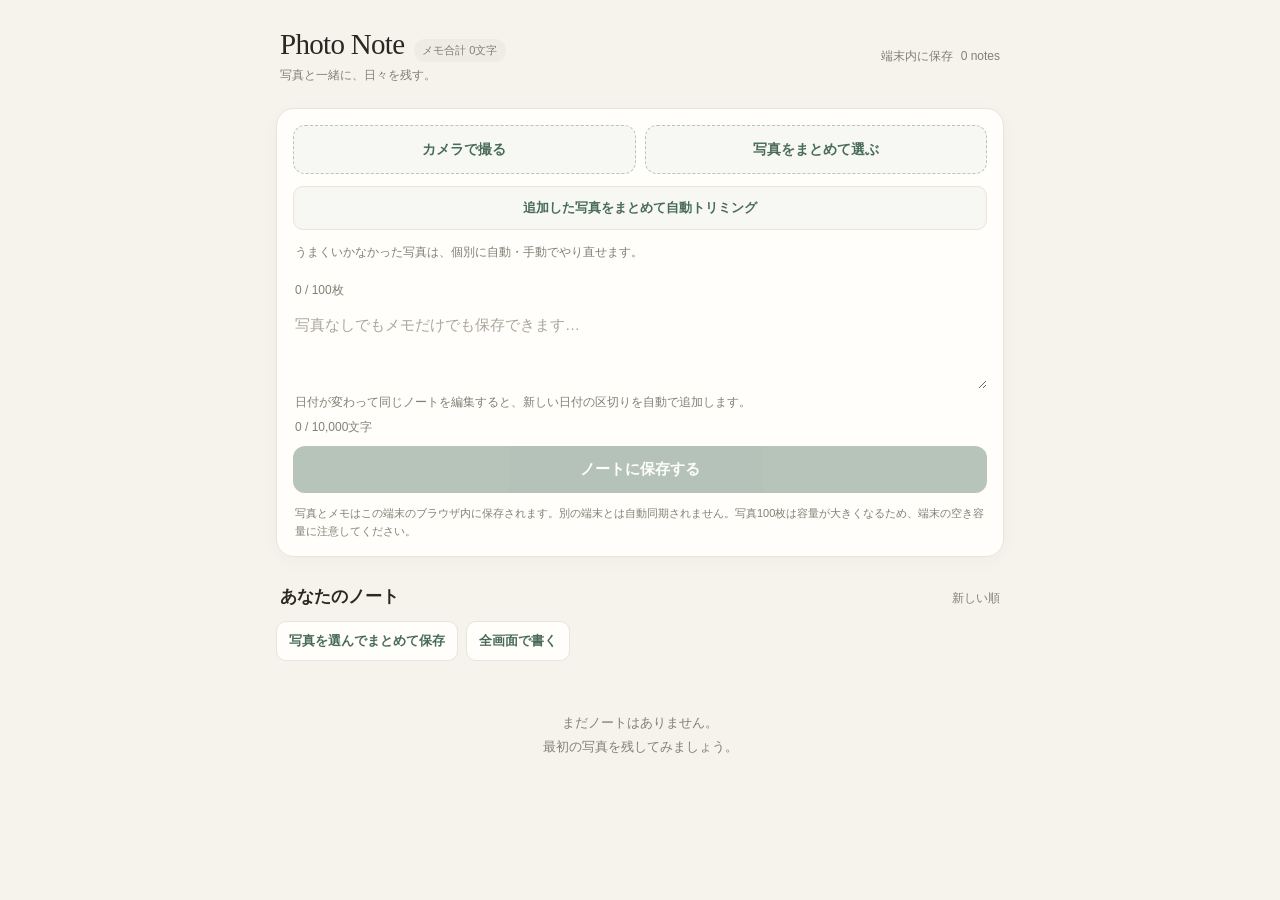
==== commit 7940e15d: "Add files via upload" ====
--- a/photo-note.html
+++ b/photo-note.html
@@ -1,6 +1,6 @@
 <!doctype html><html lang="ja"><head><meta charset="utf-8"><meta name="viewport" content="width=device-width,initial-scale=1,viewport-fit=cover"><meta name="theme-color" content="#f6f3ed"><link rel="apple-touch-icon" sizes="180x180" href="apple-touch-icon.png"><link rel="icon" type="image/png" sizes="192x192" href="icon-192.png"><link rel="manifest" href="manifest.webmanifest"><title>Photo Note</title>
 <style>
-:root{--bg:#f6f3ed;--paper:#fffefa;--ink:#292821;--muted:#827f75;--line:#e9e4d9;--accent:#496b59}*{box-sizing:border-box}body{margin:0;background:var(--bg);color:var(--ink);font-family:-apple-system,BlinkMacSystemFont,"Hiragino Kaku Gothic ProN","Yu Gothic",sans-serif}header{max-width:760px;margin:auto;padding:28px 20px 12px;display:flex;align-items:center;justify-content:space-between}h1{font-family:Georgia,serif;font-size:29px;font-weight:500;margin:0;letter-spacing:-.7px}.brand-row{display:flex;align-items:baseline;gap:10px;flex-wrap:wrap}.total-chars{font:11px -apple-system,BlinkMacSystemFont,sans-serif;letter-spacing:0;color:var(--muted);background:#eeece5;border-radius:20px;padding:4px 8px}.nav-back{position:absolute;top:max(14px,env(safe-area-inset-top));left:14px;z-index:55;display:flex;align-items:center;gap:8px;border:1px solid #ffffffaa;border-radius:26px;background:#101010ee;color:#fff;padding:12px 17px;font-size:15px;font-weight:700;box-shadow:0 3px 16px #0007;min-height:46px}.nav-back:active{transform:scale(.97)}.note-char-count{font-size:11px;color:var(--muted);white-space:nowrap}.sub{font-size:12px;color:var(--muted);margin-top:5px}.count{font-size:12px;color:var(--muted)}main{max-width:760px;margin:auto;padding:12px 16px 100px}.composer{background:var(--paper);border:1px solid var(--line);border-radius:18px;padding:16px;box-shadow:0 4px 18px #3c342008}.pickrow{display:grid;grid-template-columns:1fr 1fr;gap:9px}.pick{display:flex;align-items:center;justify-content:center;gap:7px;width:100%;min-height:49px;border:1.5px dashed #b9c5bb;border-radius:12px;color:var(--accent);font-weight:650;background:#f7f8f4;cursor:pointer;font-size:14px}input[type=file]{display:none}.photo-grid{display:grid;grid-template-columns:repeat(3,minmax(0,1fr));gap:8px;margin-top:12px}.photo-cell{position:relative;aspect-ratio:1;border-radius:10px;overflow:hidden;background:#f0eee8}.photo-cell img{width:100%;height:100%;object-fit:cover;display:block;cursor:zoom-in}.remove-photo{position:absolute;top:4px;right:4px;border:0;border-radius:50%;width:26px;height:26px;background:#222b;color:white;font-size:18px;line-height:1}.photo-count{font-size:12px;color:var(--muted);margin:9px 2px 0}textarea{width:100%;resize:vertical;min-height:90px;border:0;outline:0;background:transparent;font:15px/1.7 -apple-system,BlinkMacSystemFont,sans-serif;padding:13px 2px 4px;color:var(--ink)}textarea::placeholder{color:#aaa69b}.save{width:100%;border:0;border-radius:12px;background:var(--accent);color:white;font-size:15px;font-weight:650;padding:14px;cursor:pointer}.save:disabled{opacity:.4;cursor:not-allowed}.editor-tools{display:flex;justify-content:space-between;align-items:center;gap:10px;margin:0 2px 10px}.char-count{font-size:12px;color:var(--muted);font-variant-numeric:tabular-nums}.cancel{border:1px solid var(--line);border-radius:10px;background:transparent;color:var(--muted);padding:10px 14px;cursor:pointer}.note-actions{display:flex;gap:14px;flex-wrap:wrap}.edit,.delete{border:0;background:none;color:var(--accent);font-size:12px;padding:9px 0 0;cursor:pointer}.delete{color:#a19c90}.section{display:flex;justify-content:space-between;align-items:baseline;margin:28px 4px 13px}.section h2{font-size:17px;font-weight:650;margin:0}.section span{font-size:12px;color:var(--muted)}.notes{display:grid;grid-template-columns:repeat(2,minmax(0,1fr));gap:13px}.note{background:var(--paper);border:1px solid var(--line);border-radius:15px;overflow:hidden;box-shadow:0 3px 12px #3c342007}.cover{width:100%;aspect-ratio:4/3;object-fit:cover;display:block;background:#eee;cursor:zoom-in}.thumb-strip{display:flex;gap:5px;padding:7px 9px 0;overflow:hidden}.thumb-strip img{width:42px;height:42px;object-fit:cover;border-radius:6px;flex:0 0 auto;cursor:zoom-in}.note-body{padding:11px 12px 12px}.date{font-size:11px;color:var(--muted);margin-bottom:6px}.note-text{font-size:13px;line-height:1.6;white-space:pre-wrap;overflow-wrap:anywhere}.empty{grid-column:1/-1;text-align:center;color:var(--muted);padding:36px 12px;font-size:13px;line-height:1.8}.hint,.photo-tip{font-size:11px;color:var(--muted);line-height:1.6;margin:12px 2px 0}.toast{position:fixed;bottom:22px;left:50%;transform:translateX(-50%);background:#292821;color:#fff;padding:11px 16px;border-radius:30px;font-size:13px;opacity:0;pointer-events:none;transition:.2s;z-index:50}.toast.show{opacity:1}.photo-viewer{position:fixed;inset:0;z-index:40;background:rgba(18,18,16,.97);display:none;align-items:center;justify-content:center;padding:18px}.photo-viewer.open{display:flex}.photo-viewer img{max-width:100%;max-height:100%;object-fit:contain;touch-action:none;transform-origin:center center;will-change:transform;user-select:none;-webkit-user-drag:none}.zoom-tools{position:absolute;top:max(70px,calc(env(safe-area-inset-top) + 62px));right:18px;display:flex;gap:7px}.zoom-tools button{width:38px;height:38px;border:1px solid #ffffff66;border-radius:50%;background:#222;color:#fff;font-size:20px}.viewer-close,.viewer-prev,.viewer-next{position:absolute;border:1px solid #ffffff55;border-radius:50%;background:#222;color:white;cursor:pointer}.viewer-close{top:max(18px,env(safe-area-inset-top));right:18px;width:42px;height:42px;font-size:25px}.viewer-prev,.viewer-next{top:50%;width:42px;height:42px;font-size:24px;transform:translateY(-50%)}.viewer-prev{left:12px}.viewer-next{right:12px}.photo-viewer .nav-back{z-index:80;display:flex!important;visibility:visible!important;opacity:1!important;pointer-events:auto!important}.photo-viewer .zoom-tools{z-index:56;top:max(70px,calc(env(safe-area-inset-top) + 62px));}.photo-viewer .viewer-prev,.photo-viewer .viewer-next{z-index:55}.photo-viewer .viewer-index{z-index:55}.viewer-index{position:absolute;bottom:max(18px,env(safe-area-inset-bottom));color:#fff;font-size:12px}.camera-note{font-size:11px;color:var(--muted);line-height:1.6;margin:9px 2px 0}.camera-modal{position:fixed;inset:0;z-index:60;background:#111;display:none;flex-direction:column;padding:env(safe-area-inset-top) 14px env(safe-area-inset-bottom)}.camera-modal.open{display:flex}.camera-top{height:54px;display:flex;align-items:center;justify-content:space-between;color:white}.camera-top button,.camera-bottom button{border:1px solid #ffffff55;background:#292929;color:white;border-radius:24px;padding:10px 15px;font-size:14px}.camera-stage{flex:1;display:flex;align-items:center;justify-content:center;min-height:0;overflow:hidden}.camera-stage video{width:100%;max-height:100%;object-fit:contain;border-radius:12px;background:#222;transform-origin:center center}.camera-zoom{display:flex;align-items:center;gap:12px;padding:7px 8px 12px;color:#fff;font-size:13px}.camera-zoom input{flex:1;min-width:0;accent-color:#fff}.camera-zoom-value{width:42px;text-align:right;font-variant-numeric:tabular-nums}.camera-bottom{height:104px;display:flex;align-items:center;justify-content:space-around;gap:10px}.shutter{width:68px;height:68px;border:5px solid white!important;border-radius:50%!important;padding:0!important;background:#fff!important;box-shadow:inset 0 0 0 3px #333}.camera-status{color:#ddd;font-size:12px;text-align:center;padding:6px}.move-photo{position:absolute;top:4px;left:4px;border:0;border-radius:7px;background:#222b;color:white;padding:4px 7px;font-size:12px}.story-modal{position:fixed;inset:0;z-index:70;display:none;background:#111;color:#fff;overflow:hidden}.story-modal.open{display:block}.story-backdrop,.story-blur{position:absolute;inset:-18px;background-position:center;background-size:cover;transition:filter .12s linear}.story-backdrop{filter:brightness(.78)}.story-blur{background:rgba(8,9,9,.08);backdrop-filter:blur(0px);-webkit-backdrop-filter:blur(0px)}.story-top{position:absolute;z-index:4;top:0;left:0;right:0;padding:max(14px,env(safe-area-inset-top)) 16px 12px;display:flex;align-items:center;justify-content:space-between;background:linear-gradient(#0008,transparent);pointer-events:none}.story-top button{pointer-events:auto;border:1px solid #ffffff66;border-radius:22px;background:#1118;color:white;padding:9px 13px;font-size:13px}.story-count{font-size:12px;color:#fff;text-shadow:0 1px 6px #000}.story-scroll{position:absolute;inset:0;overflow-y:auto;overscroll-behavior:contain;z-index:2;scrollbar-width:none}.story-scroll::-webkit-scrollbar{display:none}.story-hero{height:78vh;min-height:480px;display:flex;align-items:flex-end;padding:0 22px 105px}.story-hero-inner{max-width:680px;text-shadow:0 2px 16px #0009}.story-kicker{font-size:11px;letter-spacing:.18em;text-transform:uppercase;color:#ffffffc9;margin-bottom:10px}.story-title{font-family:Georgia,serif;font-size:clamp(30px,8vw,54px);line-height:1.16;font-weight:500;letter-spacing:-.04em;margin:0}.story-hint{font-size:12px;color:#ffffffd0;margin-top:14px}.story-sheet{position:relative;min-height:65vh;margin-top:-54px;padding:30px 24px calc(60px + env(safe-area-inset-bottom));background:rgba(248,246,240,.88);color:#292821;border-radius:28px 28px 0 0;box-shadow:0 -15px 50px #0002;backdrop-filter:blur(18px);-webkit-backdrop-filter:blur(18px)}.story-sheet:before{content:'';display:block;width:38px;height:4px;border-radius:9px;background:#aaa69b66;margin:-13px auto 26px}.story-date{font-size:11px;letter-spacing:.06em;color:#827f75;margin-bottom:22px}.story-memo{font-family:Georgia,serif;font-size:17px;line-height:2.05;white-space:pre-wrap;overflow-wrap:anywhere;max-width:680px;margin:0 auto}.story-empty{color:#827f75;font-size:14px}.story-photos{display:flex;gap:9px;overflow-x:auto;margin:28px -5px 0;padding:4px 5px 12px}.story-photos img{width:76px;height:76px;object-fit:cover;border-radius:10px;flex:0 0 auto;border:2px solid transparent}.story-photos img.active{border-color:#496b59}.story-end{font-size:11px;color:#827f75;text-align:center;margin-top:34px;letter-spacing:.08em}
+:root{--bg:#f6f3ed;--paper:#fffefa;--ink:#292821;--muted:#827f75;--line:#e9e4d9;--accent:#496b59}*{box-sizing:border-box}body{margin:0;background:var(--bg);color:var(--ink);font-family:-apple-system,BlinkMacSystemFont,"Hiragino Kaku Gothic ProN","Yu Gothic",sans-serif}header{max-width:760px;margin:auto;padding:28px 20px 12px;display:flex;align-items:center;justify-content:space-between}h1{font-family:Georgia,serif;font-size:29px;font-weight:500;margin:0;letter-spacing:-.7px}.brand-row{display:flex;align-items:baseline;gap:10px;flex-wrap:wrap}.total-chars{font:11px -apple-system,BlinkMacSystemFont,sans-serif;letter-spacing:0;color:var(--muted);background:#eeece5;border-radius:20px;padding:4px 8px}.nav-back{position:absolute;top:max(14px,env(safe-area-inset-top));left:14px;z-index:55;display:flex;align-items:center;gap:8px;border:1px solid #ffffffaa;border-radius:26px;background:#101010ee;color:#fff;padding:12px 17px;font-size:15px;font-weight:700;box-shadow:0 3px 16px #0007;min-height:46px}.nav-back:active{transform:scale(.97)}.note-char-count{font-size:11px;color:var(--muted);white-space:nowrap}.sub{font-size:12px;color:var(--muted);margin-top:5px}.count{font-size:12px;color:var(--muted)}main{max-width:760px;margin:auto;padding:12px 16px 100px}.composer{background:var(--paper);border:1px solid var(--line);border-radius:18px;padding:16px;box-shadow:0 4px 18px #3c342008}.pickrow{display:grid;grid-template-columns:1fr 1fr;gap:9px}.pick{display:flex;align-items:center;justify-content:center;gap:7px;width:100%;min-height:49px;border:1.5px dashed #b9c5bb;border-radius:12px;color:var(--accent);font-weight:650;background:#f7f8f4;cursor:pointer;font-size:14px}input[type=file]{display:none}.crop-batch-tools{display:flex;flex-direction:column;gap:5px;margin-top:12px}.crop-batch-tools .tool-btn{width:100%;padding:12px;border:1px solid var(--line);border-radius:10px;background:#f7f8f4;color:var(--accent);font-weight:700}.photo-grid{display:grid;grid-template-columns:repeat(3,minmax(0,1fr));gap:8px;margin-top:12px}.photo-cell{position:relative;aspect-ratio:1;border-radius:10px;overflow:hidden;background:#f0eee8}.photo-cell img{width:100%;height:100%;object-fit:cover;display:block;cursor:zoom-in}.remove-photo{position:absolute;top:4px;right:4px;border:0;border-radius:50%;width:26px;height:26px;background:#222b;color:white;font-size:18px;line-height:1}.photo-count{font-size:12px;color:var(--muted);margin:9px 2px 0}textarea{width:100%;resize:vertical;min-height:90px;border:0;outline:0;background:transparent;font:15px/1.7 -apple-system,BlinkMacSystemFont,sans-serif;padding:13px 2px 4px;color:var(--ink)}textarea::placeholder{color:#aaa69b}.save{width:100%;border:0;border-radius:12px;background:var(--accent);color:white;font-size:15px;font-weight:650;padding:14px;cursor:pointer}.save:disabled{opacity:.4;cursor:not-allowed}.editor-tools{display:flex;justify-content:space-between;align-items:center;gap:10px;margin:0 2px 10px}.char-count{font-size:12px;color:var(--muted);font-variant-numeric:tabular-nums}.cancel{border:1px solid var(--line);border-radius:10px;background:transparent;color:var(--muted);padding:10px 14px;cursor:pointer}.note-actions{display:flex;gap:14px;flex-wrap:wrap}.edit,.delete{border:0;background:none;color:var(--accent);font-size:12px;padding:9px 0 0;cursor:pointer}.delete{color:#a19c90}.section{display:flex;justify-content:space-between;align-items:baseline;margin:28px 4px 13px}.section h2{font-size:17px;font-weight:650;margin:0}.section span{font-size:12px;color:var(--muted)}.notes{display:grid;grid-template-columns:repeat(2,minmax(0,1fr));gap:13px}.note{background:var(--paper);border:1px solid var(--line);border-radius:15px;overflow:hidden;box-shadow:0 3px 12px #3c342007}.cover{width:100%;aspect-ratio:4/3;object-fit:cover;display:block;background:#eee;cursor:zoom-in}.thumb-strip{display:flex;gap:5px;padding:7px 9px 0;overflow:hidden}.thumb-strip img{width:42px;height:42px;object-fit:cover;border-radius:6px;flex:0 0 auto;cursor:zoom-in}.note-body{padding:11px 12px 12px}.date{font-size:11px;color:var(--muted);margin-bottom:6px}.note-text{font-size:13px;line-height:1.6;white-space:pre-wrap;overflow-wrap:anywhere}.empty{grid-column:1/-1;text-align:center;color:var(--muted);padding:36px 12px;font-size:13px;line-height:1.8}.hint,.photo-tip{font-size:11px;color:var(--muted);line-height:1.6;margin:12px 2px 0}.toast{position:fixed;bottom:22px;left:50%;transform:translateX(-50%);background:#292821;color:#fff;padding:11px 16px;border-radius:30px;font-size:13px;opacity:0;pointer-events:none;transition:.2s;z-index:50}.toast.show{opacity:1}.photo-viewer{position:fixed;inset:0;z-index:40;background:rgba(18,18,16,.97);display:none;align-items:center;justify-content:center;padding:18px}.photo-viewer.open{display:flex}.photo-viewer img{max-width:100%;max-height:100%;object-fit:contain;touch-action:none;transform-origin:center center;will-change:transform;user-select:none;-webkit-user-drag:none}.zoom-tools{position:absolute;top:max(70px,calc(env(safe-area-inset-top) + 62px));right:18px;display:flex;gap:7px}.zoom-tools button{width:38px;height:38px;border:1px solid #ffffff66;border-radius:50%;background:#222;color:#fff;font-size:20px}.viewer-close,.viewer-prev,.viewer-next{position:absolute;border:1px solid #ffffff55;border-radius:50%;background:#222;color:white;cursor:pointer}.viewer-close{top:max(18px,env(safe-area-inset-top));right:18px;width:42px;height:42px;font-size:25px}.viewer-prev,.viewer-next{top:50%;width:42px;height:42px;font-size:24px;transform:translateY(-50%)}.viewer-prev{left:12px}.viewer-next{right:12px}.viewer-index{position:absolute;bottom:max(18px,env(safe-area-inset-bottom));color:#fff;font-size:12px}.camera-note{font-size:11px;color:var(--muted);line-height:1.6;margin:9px 2px 0}.camera-modal{position:fixed;inset:0;z-index:60;background:#111;display:none;flex-direction:column;padding:env(safe-area-inset-top) 14px env(safe-area-inset-bottom)}.camera-modal.open{display:flex}.camera-top{height:54px;display:flex;align-items:center;justify-content:space-between;color:white}.camera-top button,.camera-bottom button{border:1px solid #ffffff55;background:#292929;color:white;border-radius:24px;padding:10px 15px;font-size:14px}.camera-stage{flex:1;display:flex;align-items:center;justify-content:center;min-height:0;overflow:hidden}.camera-stage video{width:100%;max-height:100%;object-fit:contain;border-radius:12px;background:#222;transform-origin:center center}.camera-zoom{display:flex;align-items:center;gap:12px;padding:7px 8px 12px;color:#fff;font-size:13px}.camera-zoom input{flex:1;min-width:0;accent-color:#fff}.camera-zoom-value{width:42px;text-align:right;font-variant-numeric:tabular-nums}.camera-bottom{height:104px;display:flex;align-items:center;justify-content:space-around;gap:10px}.shutter{width:68px;height:68px;border:5px solid white!important;border-radius:50%!important;padding:0!important;background:#fff!important;box-shadow:inset 0 0 0 3px #333}.camera-status{color:#ddd;font-size:12px;text-align:center;padding:6px}.move-photo{position:absolute;top:4px;left:4px;border:0;border-radius:7px;background:#222b;color:white;padding:4px 7px;font-size:12px}.story-modal{position:fixed;inset:0;z-index:70;display:none;background:#111;color:#fff;overflow:hidden}.story-modal.open{display:block}.story-backdrop,.story-blur{position:absolute;inset:-18px;background-position:center;background-size:cover;transition:filter .12s linear}.story-backdrop{filter:brightness(.78)}.story-blur{background:rgba(8,9,9,.08);backdrop-filter:blur(0px);-webkit-backdrop-filter:blur(0px)}.story-top{position:absolute;z-index:4;top:0;left:0;right:0;padding:max(14px,env(safe-area-inset-top)) 16px 12px;display:flex;align-items:center;justify-content:space-between;background:linear-gradient(#0008,transparent);pointer-events:none}.story-top button{pointer-events:auto;border:1px solid #ffffff66;border-radius:22px;background:#1118;color:white;padding:9px 13px;font-size:13px}.story-count{font-size:12px;color:#fff;text-shadow:0 1px 6px #000}.story-scroll{position:absolute;inset:0;overflow-y:auto;overscroll-behavior:contain;z-index:2;scrollbar-width:none}.story-scroll::-webkit-scrollbar{display:none}.story-hero{height:78vh;min-height:480px;display:flex;align-items:flex-end;padding:0 22px 105px}.story-hero-inner{max-width:680px;text-shadow:0 2px 16px #0009}.story-kicker{font-size:11px;letter-spacing:.18em;text-transform:uppercase;color:#ffffffc9;margin-bottom:10px}.story-title{font-family:Georgia,serif;font-size:clamp(30px,8vw,54px);line-height:1.16;font-weight:500;letter-spacing:-.04em;margin:0}.story-hint{font-size:12px;color:#ffffffd0;margin-top:14px}.story-sheet{position:relative;min-height:65vh;margin-top:-54px;padding:30px 24px calc(60px + env(safe-area-inset-bottom));background:rgba(248,246,240,.88);color:#292821;border-radius:28px 28px 0 0;box-shadow:0 -15px 50px #0002;backdrop-filter:blur(18px);-webkit-backdrop-filter:blur(18px)}.story-sheet:before{content:'';display:block;width:38px;height:4px;border-radius:9px;background:#aaa69b66;margin:-13px auto 26px}.story-date{font-size:11px;letter-spacing:.06em;color:#827f75;margin-bottom:22px}.story-memo{font-family:Georgia,serif;font-size:17px;line-height:2.05;white-space:pre-wrap;overflow-wrap:anywhere;max-width:680px;margin:0 auto}.story-empty{color:#827f75;font-size:14px}.story-photos{display:flex;gap:9px;overflow-x:auto;margin:28px -5px 0;padding:4px 5px 12px}.story-photos img{width:76px;height:76px;object-fit:cover;border-radius:10px;flex:0 0 auto;border:2px solid transparent}.story-photos img.active{border-color:#496b59}.story-end{font-size:11px;color:#827f75;text-align:center;margin-top:34px;letter-spacing:.08em}
 @media(min-width:620px){.notes{grid-template-columns:repeat(3,minmax(0,1fr))}}
 @media (orientation: landscape) and (max-height: 600px){
   .camera-modal{padding:env(safe-area-inset-top) max(12px,env(safe-area-inset-right)) env(safe-area-inset-bottom) max(12px,env(safe-area-inset-left))}
@@ -20,15 +20,32 @@
 .selection-toolbar{display:flex;gap:8px;align-items:center;flex-wrap:wrap;margin:0 0 14px}.tool-btn{border:1px solid var(--line);background:var(--paper);color:var(--accent);border-radius:10px;padding:10px 12px;font-size:13px;font-weight:650}.note-text{display:none}.note{position:relative}.select-overlay{position:absolute;top:8px;left:8px;z-index:3;background:#fff;border-radius:9px;padding:5px 8px;box-shadow:0 2px 8px #0003;font-size:12px}.select-overlay input{display:inline-block;width:18px;height:18px;vertical-align:middle}.photo-select-modal{position:fixed;inset:0;z-index:90;background:#f6f3ed;display:none;flex-direction:column;padding:env(safe-area-inset-top) 14px env(safe-area-inset-bottom)}.photo-select-modal.open{display:flex}.select-head{display:flex;align-items:center;justify-content:space-between;padding:12px 0}.select-head strong{font-size:17px}.select-grid{display:grid;grid-template-columns:repeat(3,minmax(0,1fr));gap:7px;overflow:auto;padding-bottom:12px}.select-item{position:relative;aspect-ratio:1}.select-item img{width:100%;height:100%;object-fit:cover;border-radius:9px}.select-item input{position:absolute;top:6px;left:6px;width:23px;height:23px;accent-color:var(--accent)}.select-actions{display:flex;gap:8px;padding:10px 0}.select-actions button{flex:1}.composer.full-editor{position:fixed;inset:0;z-index:80;border-radius:0;overflow:auto;padding:calc(env(safe-area-inset-top) + 16px) 16px calc(env(safe-area-inset-bottom) + 18px);margin:0}.composer.full-editor textarea{min-height:42vh;font-size:17px}.editor-full-btn{border:1px solid var(--line);background:transparent;border-radius:10px;padding:8px 11px;color:var(--accent)}.undo-toast{position:fixed;bottom:22px;left:50%;transform:translateX(-50%);z-index:100;background:#292821;color:#fff;border-radius:28px;padding:9px 12px;display:none;align-items:center;gap:12px;font-size:13px;white-space:nowrap}.undo-toast.show{display:flex}.undo-toast button{border:0;background:#fff;color:#292821;border-radius:18px;padding:7px 12px;font-weight:700}
 
 .crop-modal{position:fixed;inset:0;z-index:120;background:#171714f5;display:none;flex-direction:column;align-items:center;justify-content:center;padding:calc(env(safe-area-inset-top) + 14px) 14px calc(env(safe-area-inset-bottom) + 14px);color:#fff}
-.crop-modal.open{display:flex}.crop-title{font-size:18px;font-weight:700;margin:4px 0 8px}.crop-help{font-size:12px;color:#ddd;text-align:center;line-height:1.6;margin-bottom:12px}.crop-stage{width:100%;height:min(62vh,620px);display:flex;align-items:center;justify-content:center;overflow:hidden}.crop-canvas{max-width:100%;max-height:100%;touch-action:none;background:#333;border-radius:8px}.crop-actions{display:flex;gap:8px;width:100%;max-width:560px;margin-top:14px;flex-wrap:wrap}.crop-actions button{flex:1;min-width:105px;border:1px solid #ffffff66;border-radius:12px;padding:13px 9px;background:#333;color:#fff;font-weight:650}.crop-actions .crop-primary{background:#496b59;border-color:#496b59}.crop-actions .crop-danger{background:#fff;color:#292821}.photo-edit-tools{position:absolute;left:4px;right:4px;bottom:4px;display:flex;gap:4px;justify-content:center}.photo-edit-tools button{border:0;border-radius:8px;background:#222d;color:#fff;padding:6px 7px;font-size:10px;font-weight:650}
+.crop-modal.open{display:flex}.crop-title{font-size:18px;font-weight:700;margin:4px 0 8px}.crop-help{font-size:12px;color:#ddd;text-align:center;line-height:1.6;margin-bottom:12px}.crop-stage{width:100%;height:min(62vh,620px);display:flex;align-items:center;justify-content:center;overflow:hidden}.crop-canvas{max-width:100%;max-height:100%;touch-action:none;background:#333;border-radius:8px;user-select:none;-webkit-user-select:none}.crop-actions{display:flex;gap:8px;width:100%;max-width:560px;margin-top:14px;flex-wrap:wrap}.crop-actions button{flex:1;min-width:105px;border:1px solid #ffffff66;border-radius:12px;padding:13px 9px;background:#333;color:#fff;font-weight:650}.crop-actions .crop-primary{background:#496b59;border-color:#496b59}.crop-actions .crop-danger{background:#fff;color:#292821}.photo-edit-tools{position:absolute;left:4px;right:4px;bottom:4px;display:flex;gap:4px;justify-content:center}.photo-edit-tools button{border:0;border-radius:8px;background:#222d;color:#fff;padding:6px 7px;font-size:10px;font-weight:650}
+
+.pin-row{display:flex;justify-content:flex-end;margin:0 0 7px}
+.pin-btn{border:1px solid var(--line);background:#fffaf0;color:#79602b;border-radius:999px;padding:6px 11px;font-size:12px;font-weight:700}
+.pin-btn.is-pinned{background:#f2e5bd;border-color:#c6a85b;color:#604916}
+.note.pinned{border:1.5px solid #c6a85b;box-shadow:0 3px 14px #b89b4a22}
+.day-counts{display:flex;flex-wrap:wrap;gap:5px;margin:8px 0 10px}
+.day-count{font-size:11px;color:#655b43;background:#f4f0e5;border-radius:7px;padding:4px 7px}
+.note-text .day-segment{display:block;background:#f6f3e9;border-left:3px solid #c6b98e;border-radius:4px;padding:7px 9px;margin:6px 0;white-space:pre-wrap;overflow-wrap:anywhere}
+.note-text .day-segment:first-child{background:#f1f5f1;border-left-color:#91aa96}
+.day-heading{font-size:11px;font-weight:700;color:#746b56;margin-bottom:4px}
+.editor-day-hint{font-size:12px;color:var(--muted);margin:0 2px 8px;line-height:1.5}
+
+.crop-done-badge{position:absolute;left:5px;bottom:39px;z-index:3;background:#16834a;color:#fff;border-radius:7px;padding:4px 6px;font-size:10px;font-weight:800;box-shadow:0 1px 5px #0005}.crop-undo-btn{background:#fff!important;color:#185bce!important;border:1px solid #8bb5ff!important;font-size:10px!important}
+
+/* First-line memo title overlay on the photo thumbnail */
+.note{position:relative;overflow:hidden}
+.note-title-overlay{position:absolute;left:0;right:0;top:0;z-index:2;padding:10px 12px 24px;color:#fff;font-size:15px;font-weight:750;line-height:1.35;letter-spacing:.01em;text-shadow:0 1px 3px rgba(0,0,0,.7);background:linear-gradient(180deg,rgba(0,0,0,.62),rgba(0,0,0,0));pointer-events:none;display:-webkit-box;-webkit-box-orient:vertical;-webkit-line-clamp:2;overflow:hidden}
 </style></head><body>
 <header><div><div class="brand-row"><h1>Photo Note</h1><span class="total-chars" id="totalChars">メモ合計 0文字</span></div><div class="sub">写真と一緒に、日々を残す。</div></div><div style="display:flex;align-items:center;gap:8px"><span class="count">端末内に保存</span><div class="count" id="count">0 notes</div></div></header><main>
 <section class="composer"><div class="pickrow"><button class="pick" id="openCamera" type="button">カメラで撮る</button><label class="pick" for="galleryPhotos">写真をまとめて選ぶ</label></div><input id="galleryPhotos" type="file" accept="image/*" multiple>
-<div class="photo-grid" id="draftGrid"></div><div class="photo-count" id="photoCount">写真は最大100枚まで追加できます</div><textarea id="memo" maxlength="10000" placeholder="写真なしでもメモだけでも保存できます…"></textarea><div class="editor-tools"><span class="char-count" id="charCount">0 / 10,000文字</span><button class="editor-full-btn" id="closeFullEditor" type="button" style="display:none">全画面を閉じる</button><button class="cancel" id="cancel" type="button" style="display:none">編集をやめる</button></div><button class="save" id="save" disabled>ノートに保存する</button><div class="hint">写真とメモはこの端末のブラウザ内に保存されます。別の端末とは自動同期されません。写真100枚は容量が大きくなるため、端末の空き容量に注意してください。</div></section>
+<div class="crop-batch-tools"><button class="tool-btn" id="autoCropAll" type="button">追加した写真をまとめて自動トリミング</button><span id="cropBatchStatus" class="photo-count">うまくいかなかった写真は、個別に自動・手動でやり直せます。</span></div><div class="photo-grid" id="draftGrid"></div><div class="photo-count" id="photoCount">写真は最大100枚まで追加できます</div><textarea id="memo" maxlength="10000" placeholder="写真なしでもメモだけでも保存できます…"></textarea><div class="editor-day-hint">日付が変わって同じノートを編集すると、新しい日付の区切りを自動で追加します。</div><div class="editor-tools"><span class="char-count" id="charCount">0 / 10,000文字</span><button class="editor-full-btn" id="closeFullEditor" type="button" style="display:none">全画面を閉じる</button><button class="cancel" id="cancel" type="button" style="display:none">編集をやめる</button></div><button class="save" id="save" disabled>ノートに保存する</button><div class="hint">写真とメモはこの端末のブラウザ内に保存されます。別の端末とは自動同期されません。写真100枚は容量が大きくなるため、端末の空き容量に注意してください。</div></section>
 <div class="section"><h2>あなたのノート</h2><span>新しい順</span></div><div class="selection-toolbar"><button class="tool-btn" id="choosePhotos" type="button">写真を選んでまとめて保存</button><button class="tool-btn" id="fullEditor" type="button">全画面で書く</button></div><section class="notes" id="notes"><div class="empty">まだノートはありません。<br>最初の写真を残してみましょう。</div></section></main>
-<div class="camera-modal" id="cameraModal" role="dialog" aria-modal="true" aria-label="Photo Noteカメラ"><div class="camera-top"><button id="cameraClose" type="button">閉じる</button><span id="cameraMode">背面カメラ</span><button id="cameraSwitch" type="button">カメラ切替</button></div><div class="camera-stage"><video id="cameraVideo" autoplay muted playsinline></video></div><div class="camera-zoom"><span>−</span><input id="cameraZoom" type="range" min="1" max="3" step="0.1" value="1" aria-label="カメラズーム"><span>＋</span><span class="camera-zoom-value" id="cameraZoomValue">1.0×</span></div><div class="camera-status" id="cameraStatus">カメラを準備しています</div><div class="camera-bottom"><button id="cameraFlash" type="button" disabled>フラッシュは端末依存</button><button class="shutter" id="cameraCapture" type="button" aria-label="撮影"></button><button id="cameraDone" type="button">完了</button></div></div><div class="photo-viewer" id="photoViewer" role="dialog" aria-modal="true" aria-label="写真の拡大表示"><button class="nav-back" id="viewerBack" type="button" aria-label="一覧画面に戻る">← <span>一覧へ</span></button><button class="viewer-prev" id="viewerPrev" type="button">‹</button><img id="viewerImage" alt="拡大した写真"><div class="zoom-tools"><button id="viewerCrop" type="button" aria-label="この写真をトリミング">✂</button><button id="zoomOut" type="button" aria-label="縮小">−</button><button id="zoomReset" type="button" aria-label="倍率を戻す">↺</button><button id="zoomIn" type="button" aria-label="拡大">＋</button></div><button class="viewer-next" id="viewerNext" type="button">›</button><div class="viewer-index" id="viewerIndex"></div></div><div class="story-modal" id="storyModal" role="dialog" aria-modal="true" aria-label="ストーリーモード"><div class="story-backdrop" id="storyBackdrop"></div><div class="story-blur" id="storyBlur"></div><div class="story-top"><button id="storyClose" type="button" aria-label="一覧画面に戻る">← <span>一覧へ</span></button><span class="story-count" id="storyCount"></span><button id="storyTop" type="button">写真に戻る ↑</button></div><div class="story-scroll" id="storyScroll"><section class="story-hero"><div class="story-hero-inner"><div class="story-kicker">A MOMENT TO REMEMBER</div><h2 class="story-title" id="storyTitle">その日の記録</h2><div class="story-hint">スクロールして、記憶をたどる</div></div></section><section class="story-sheet"><div class="story-date" id="storyDate"></div><div class="story-memo" id="storyMemo"></div><div class="story-photos" id="storyPhotos"></div><div class="story-end">— PHOTO NOTE —</div></section></div></div><div class="photo-select-modal" id="photoSelectModal"><div class="select-head"><strong>保存する写真を選択</strong><button class="cancel" id="closePhotoSelect" type="button">閉じる</button></div><div class="select-grid" id="selectGrid"></div><div class="select-actions"><button class="tool-btn" id="selectAllPhotos" type="button">すべて選択</button><button class="save" id="shareSelectedPhotos" type="button">選んだ写真を共有</button></div><div class="hint">iPhoneの共有画面が開いたら「画像を保存」を選んでください。</div></div><div class="undo-toast" id="undoToast"><span id="undoMessage">削除しました</span><button id="undoDelete" type="button">元に戻す</button></div><div class="crop-modal" id="cropModal" role="dialog" aria-modal="true" aria-label="写真のトリミング"><div class="crop-title" id="cropTitle">写真をトリミング</div><div class="crop-help" id="cropHelp">写真の上を指でなぞって、残したい範囲を囲んでください。</div><div class="crop-stage"><canvas id="cropCanvas" class="crop-canvas"></canvas></div><div class="crop-actions"><button id="autoCrop" type="button">自動トリミング</button><button id="manualCrop" type="button">手動で範囲を選ぶ</button><button id="cancelCrop" type="button">キャンセル</button><button id="applyCrop" class="crop-primary" type="button">この切り抜きを使う</button></div></div><div class="toast" id="toast"></div>
+<div class="camera-modal" id="cameraModal" role="dialog" aria-modal="true" aria-label="Photo Noteカメラ"><div class="camera-top"><button id="cameraClose" type="button">閉じる</button><span id="cameraMode">背面カメラ</span><button id="cameraSwitch" type="button">カメラ切替</button></div><div class="camera-stage"><video id="cameraVideo" autoplay muted playsinline></video></div><div class="camera-zoom"><span>−</span><input id="cameraZoom" type="range" min="1" max="3" step="0.1" value="1" aria-label="カメラズーム"><span>＋</span><span class="camera-zoom-value" id="cameraZoomValue">1.0×</span></div><div class="camera-status" id="cameraStatus">カメラを準備しています</div><div class="camera-bottom"><button id="cameraFlash" type="button" disabled>フラッシュは端末依存</button><button class="shutter" id="cameraCapture" type="button" aria-label="撮影"></button><button id="cameraDone" type="button">完了</button></div></div><div class="photo-viewer" id="photoViewer" role="dialog" aria-modal="true" aria-label="写真の拡大表示"><button class="nav-back" id="viewerBack" type="button" aria-label="一覧画面に戻る">← <span>一覧へ</span></button><button class="viewer-prev" id="viewerPrev" type="button">‹</button><img id="viewerImage" alt="拡大した写真"><div class="zoom-tools"><button id="viewerCrop" type="button" aria-label="この写真をトリミング">✂</button><button id="zoomOut" type="button" aria-label="縮小">−</button><button id="zoomReset" type="button" aria-label="倍率を戻す">↺</button><button id="zoomIn" type="button" aria-label="拡大">＋</button></div><button class="viewer-next" id="viewerNext" type="button">›</button><div class="viewer-index" id="viewerIndex"></div></div><div class="story-modal" id="storyModal" role="dialog" aria-modal="true" aria-label="ストーリーモード"><div class="story-backdrop" id="storyBackdrop"></div><div class="story-blur" id="storyBlur"></div><div class="story-top"><button id="storyClose" type="button" aria-label="一覧画面に戻る">← <span>一覧へ</span></button><span class="story-count" id="storyCount"></span><button id="storyTop" type="button">写真に戻る ↑</button></div><div class="story-scroll" id="storyScroll"><section class="story-hero"><div class="story-hero-inner"><div class="story-kicker">A MOMENT TO REMEMBER</div><h2 class="story-title" id="storyTitle">その日の記録</h2><div class="story-hint">スクロールして、記憶をたどる</div></div></section><section class="story-sheet"><div class="story-date" id="storyDate"></div><div class="story-memo" id="storyMemo"></div><div class="story-photos" id="storyPhotos"></div><div class="story-end">— PHOTO NOTE —</div></section></div></div><div class="photo-select-modal" id="photoSelectModal"><div class="select-head"><strong>保存する写真を選択</strong><button class="cancel" id="closePhotoSelect" type="button">閉じる</button></div><div class="select-grid" id="selectGrid"></div><div class="select-actions"><button class="tool-btn" id="selectAllPhotos" type="button">すべて選択</button><button class="save" id="shareSelectedPhotos" type="button">選んだ写真を共有</button></div><div class="hint">iPhoneの共有画面が開いたら「画像を保存」を選んでください。</div></div><div class="undo-toast" id="undoToast"><span id="undoMessage">削除しました</span><button id="undoDelete" type="button">元に戻す</button></div><div class="crop-modal" id="cropModal" role="dialog" aria-modal="true" aria-label="写真のトリミング"><div class="crop-title" id="cropTitle">写真をトリミング</div><div class="crop-help" id="cropHelp">枠の四隅・辺をドラッグして範囲を調整できます。枠の内側を動かすと位置を移動できます。</div><div class="crop-stage"><canvas id="cropCanvas" class="crop-canvas"></canvas></div><div class="crop-actions"><button id="autoCrop" type="button">自動トリミング</button><button id="manualCrop" type="button">手動で範囲を選ぶ</button><button id="cancelCrop" type="button">キャンセル</button><button id="applyCrop" class="crop-primary" type="button">この切り抜きを使う</button></div></div><div class="toast" id="toast"></div>
 <script>
-const DB='photo-note-db',STORE='notes';let db,draft=[],editingId=null,viewerImages=[],viewerAt=0,viewerNoteId=null,viewerIsDraft=false,cameraStream=null,cameraFacing='environment',cameraZoom=1,nativeZoom=false,cameraZoomMin=1,cameraZoomMax=3;const $=id=>document.getElementById(id);
+const DB='photo-note-db',STORE='notes';let db,draft=[],draftOriginals=[],editingId=null,viewerImages=[],viewerAt=0,cameraStream=null,cameraFacing='environment',cameraZoom=1,nativeZoom=false,cameraZoomMin=1,cameraZoomMax=3;const $=id=>document.getElementById(id);
 async function stopCamera(){if(cameraStream){cameraStream.getTracks().forEach(t=>t.stop());cameraStream=null}$('cameraVideo').srcObject=null}
 async function configureCameraZoom(){cameraZoom=1;nativeZoom=false;cameraZoomMin=1;cameraZoomMax=3;const track=cameraStream?.getVideoTracks?.()[0];try{const caps=track?.getCapabilities?.();if(caps?.zoom){nativeZoom=true;cameraZoomMin=caps.zoom.min||1;cameraZoomMax=Math.min(caps.zoom.max||3,8)}}catch(e){}const slider=$('cameraZoom');slider.min=String(cameraZoomMin);slider.max=String(cameraZoomMax);slider.step=nativeZoom?String(track.getCapabilities().zoom.step||0.1):'0.1';slider.value='1';$('cameraZoomValue').textContent='1.0×';$('cameraVideo').style.transform='scale(1)';}
 async function setCameraZoom(value){cameraZoom=Math.max(cameraZoomMin,Math.min(cameraZoomMax,Number(value)||1));$('cameraZoom').value=String(cameraZoom);$('cameraZoomValue').textContent=cameraZoom.toFixed(1)+'×';const video=$('cameraVideo');if(nativeZoom){const track=cameraStream?.getVideoTracks?.()[0];try{await track.applyConstraints({advanced:[{zoom:cameraZoom}]});video.style.transform='scale(1)';return}catch(e){nativeZoom=false}}video.style.transform=`scale(${cameraZoom})`;}
@@ -38,73 +55,144 @@
 $('cameraClose').onclick=async()=>{await stopCamera();$('cameraModal').classList.remove('open');document.body.style.overflow=''};
 $('cameraDone').onclick=$('cameraClose').onclick;
 $('cameraSwitch').onclick=async()=>{cameraFacing=cameraFacing==='environment'?'user':'environment';await startCamera()};
-$('cameraCapture').onclick=async()=>{const v=$('cameraVideo');if(!cameraStream||!v.videoWidth)return toast('カメラの準備ができていません');if(draft.length>=100)return toast('写真は100枚までです');const c=document.createElement('canvas');const ctx=c.getContext('2d');if(nativeZoom||cameraZoom<=1.001){c.width=v.videoWidth;c.height=v.videoHeight;ctx.drawImage(v,0,0,c.width,c.height)}else{const sw=v.videoWidth/cameraZoom,sh=v.videoHeight/cameraZoom,sx=(v.videoWidth-sw)/2,sy=(v.videoHeight-sh)/2;c.width=Math.round(sw);c.height=Math.round(sh);ctx.drawImage(v,sx,sy,sw,sh,0,0,c.width,c.height)}draft.push(c.toDataURL('image/jpeg',.92));renderDraft();updateCount();$('cameraStatus').textContent=`撮影しました（${draft.length} / 100枚）。続けて撮影できます。`};
+$('cameraCapture').onclick=async()=>{const v=$('cameraVideo');if(!cameraStream||!v.videoWidth)return toast('カメラの準備ができていません');if(draft.length>=100)return toast('写真は100枚までです');const c=document.createElement('canvas');const ctx=c.getContext('2d');if(nativeZoom||cameraZoom<=1.001){c.width=v.videoWidth;c.height=v.videoHeight;ctx.drawImage(v,0,0,c.width,c.height)}else{const sw=v.videoWidth/cameraZoom,sh=v.videoHeight/cameraZoom,sx=(v.videoWidth-sw)/2,sy=(v.videoHeight-sh)/2;c.width=Math.round(sw);c.height=Math.round(sh);ctx.drawImage(v,sx,sy,sw,sh,0,0,c.width,c.height)}draft.push(c.toDataURL('image/jpeg',.92));draftOriginals.push(null);renderDraft();updateCount();$('cameraStatus').textContent=`撮影しました（${draft.length} / 100枚）。続けて撮影できます。`};
 function openDB(){return new Promise((resolve,reject)=>{const r=indexedDB.open(DB,1);r.onupgradeneeded=()=>r.result.createObjectStore(STORE,{keyPath:'id'});r.onsuccess=()=>resolve(r.result);r.onerror=()=>reject(r.error)})}
 function tx(mode,fn){return new Promise((resolve,reject)=>{const t=db.transaction(STORE,mode),s=t.objectStore(STORE);let req=fn(s);t.oncomplete=()=>resolve(req?.result);t.onerror=()=>reject(t.error)})}
 function toast(s){$('toast').textContent=s;$('toast').classList.add('show');setTimeout(()=>$('toast').classList.remove('show'),2200)}function updateCount(){$('charCount').textContent=Array.from($('memo').value).length.toLocaleString('ja-JP')+' / 10,000文字';$('photoCount').textContent=`${draft.length} / 100枚`;$('save').disabled=draft.length===0&&!$('memo').value.trim()}
 function oldImages(n){return Array.isArray(n.images)?n.images:(n.image?[n.image]:[])}
-function reset(){document.querySelector('.composer').classList.remove('full-editor');$('closeFullEditor').style.display='none';editingId=null;draft=[];$('galleryPhotos').value='';$('memo').value='';$('save').textContent='ノートに保存する';$('cancel').style.display='none';renderDraft();updateCount()}
+function reset(){document.querySelector('.composer').classList.remove('full-editor');$('closeFullEditor').style.display='none';editingId=null;draft=[];draftOriginals=[];$('galleryPhotos').value='';$('memo').value='';$('save').textContent='ノートに保存する';$('cancel').style.display='none';renderDraft();updateCount()}
 $('memo').addEventListener('input',updateCount);$('cancel').onclick=reset;
-function openViewer(images,index=0,noteId=null){viewerImages=images;viewerAt=index;viewerNoteId=noteId;viewerIsDraft=Array.isArray(images)&&images===draft;$('viewerCrop').style.display=(viewerIsDraft||viewerNoteId!==null)?'block':'none';$('viewerBack').style.display='flex';$('viewerBack').style.visibility='visible';showViewer();$('photoViewer').classList.add('open');document.body.style.overflow='hidden'}let zoom=1,panX=0,panY=0;function applyZoom(){$('viewerImage').style.transform=`translate(${panX}px,${panY}px) scale(${zoom})`}function resetZoom(){zoom=1;panX=0;panY=0;applyZoom()}function showViewer(){pinchStart=0;lastTouch=null;viewerSwipeStart=null;resetZoom();$('viewerImage').src=viewerImages[viewerAt];$('viewerIndex').textContent=`${viewerAt+1} / ${viewerImages.length}`;$('viewerPrev').style.display=viewerImages.length>1?'block':'none';$('viewerNext').style.display=viewerImages.length>1?'block':'none'}function closeViewer(){resetZoom();viewerSwipeStart=null;$('photoViewer').classList.remove('open');$('viewerImage').removeAttribute('src');document.body.style.overflow=''}$('viewerBack').onclick=closeViewer;$('photoViewer').addEventListener('click',e=>{if(e.target===$('photoViewer'))closeViewer()});$('viewerPrev').onclick=()=>{viewerAt=(viewerAt-1+viewerImages.length)%viewerImages.length;showViewer()};$('viewerNext').onclick=()=>{viewerAt=(viewerAt+1)%viewerImages.length;showViewer()};$('zoomIn').onclick=()=>{zoom=Math.min(5,zoom+.5);clampViewerPan();applyZoom()};$('zoomOut').onclick=()=>{zoom=Math.max(1,zoom-.5);if(zoom===1){panX=0;panY=0}else clampViewerPan();applyZoom()};$('zoomReset').onclick=resetZoom;let pinchStart=0,pinchZoom=1,lastTouch=null;const viewerImg=$('viewerImage');
-function clampViewerPan(){
-  const box=$('photoViewer').getBoundingClientRect();
-  const baseW=viewerImg.clientWidth,baseH=viewerImg.clientHeight;
-  const maxX=Math.max(0,(baseW*zoom-box.width)/2);
-  const maxY=Math.max(0,(baseH*zoom-box.height)/2);
-  panX=Math.max(-maxX,Math.min(maxX,panX));
-  panY=Math.max(-maxY,Math.min(maxY,panY));
-}
-viewerImg.addEventListener('touchstart',e=>{
-  if(e.touches.length===2){
-    pinchStart=Math.hypot(e.touches[0].clientX-e.touches[1].clientX,e.touches[0].clientY-e.touches[1].clientY);
-    pinchZoom=zoom;lastTouch=null;
-  }else if(e.touches.length===1&&zoom>1){
-    lastTouch={x:e.touches[0].clientX,y:e.touches[0].clientY};
-  }
-},{passive:false});
-viewerImg.addEventListener('touchmove',e=>{
-  if(e.touches.length===2&&pinchStart){
-    e.preventDefault();
-    const d=Math.hypot(e.touches[0].clientX-e.touches[1].clientX,e.touches[0].clientY-e.touches[1].clientY);
-    zoom=Math.max(1,Math.min(5,pinchZoom*d/pinchStart));
-    if(zoom===1){panX=0;panY=0}
-    clampViewerPan();applyZoom();
-  }else if(e.touches.length===1&&lastTouch&&zoom>1){
-    e.preventDefault();
-    panX+=e.touches[0].clientX-lastTouch.x;panY+=e.touches[0].clientY-lastTouch.y;
-    lastTouch={x:e.touches[0].clientX,y:e.touches[0].clientY};
-    clampViewerPan();applyZoom();
-  }
-},{passive:false});
-viewerImg.addEventListener('touchend',()=>{pinchStart=0;lastTouch=null});
-viewerImg.addEventListener('dblclick',()=>{
-  zoom=zoom===1?2:1;
-  if(zoom===1){panX=0;panY=0}else clampViewerPan();
-  applyZoom();
-});
+function openViewer(images,index=0,noteId=null){viewerImages=images;viewerAt=index;viewerNoteId=noteId;viewerIsDraft=Array.isArray(images)&&images===draft;$('viewerCrop').style.display=(viewerIsDraft||viewerNoteId!==null)?'block':'none';$('viewerBack').style.display='flex';$('viewerBack').style.visibility='visible';showViewer();$('photoViewer').classList.add('open');document.body.style.overflow='hidden'}
+let viewerNoteId=null,viewerIsDraft=false,zoom=1,panX=0,panY=0;
+function applyZoom(){$('viewerImage').style.transform=`translate(${panX}px,${panY}px) scale(${zoom})`}
+function resetZoom(){zoom=1;panX=0;panY=0;applyZoom()}
+function showViewer(){pinchStart=0;lastTouch=null;viewerSwipeStart=null;resetZoom();$('viewerImage').src=viewerImages[viewerAt];$('viewerIndex').textContent=`${viewerAt+1} / ${viewerImages.length}`;$('viewerPrev').style.display=viewerImages.length>1?'block':'none';$('viewerNext').style.display=viewerImages.length>1?'block':'none'}
+function closeViewer(){resetZoom();viewerSwipeStart=null;$('photoViewer').classList.remove('open');$('viewerImage').removeAttribute('src');document.body.style.overflow=''}
+$('viewerBack').onclick=closeViewer;$('photoViewer').addEventListener('click',e=>{if(e.target===$('photoViewer'))closeViewer()});
+$('viewerPrev').onclick=()=>{viewerAt=(viewerAt-1+viewerImages.length)%viewerImages.length;showViewer()};$('viewerNext').onclick=()=>{viewerAt=(viewerAt+1)%viewerImages.length;showViewer()};
+$('zoomIn').onclick=()=>{zoom=Math.min(5,zoom+.5);clampViewerPan();applyZoom()};$('zoomOut').onclick=()=>{zoom=Math.max(1,zoom-.5);if(zoom===1){panX=0;panY=0}else clampViewerPan();applyZoom()};$('zoomReset').onclick=resetZoom;
+let pinchStart=0,pinchZoom=1,lastTouch=null;const viewerImg=$('viewerImage');
+function clampViewerPan(){const box=$('photoViewer').getBoundingClientRect(),baseW=viewerImg.clientWidth,baseH=viewerImg.clientHeight;const maxX=Math.max(0,(baseW*zoom-box.width)/2),maxY=Math.max(0,(baseH*zoom-box.height)/2);panX=Math.max(-maxX,Math.min(maxX,panX));panY=Math.max(-maxY,Math.min(maxY,panY))}
+viewerImg.addEventListener('touchstart',e=>{if(e.touches.length===2){pinchStart=Math.hypot(e.touches[0].clientX-e.touches[1].clientX,e.touches[0].clientY-e.touches[1].clientY);pinchZoom=zoom;lastTouch=null}else if(e.touches.length===1&&zoom>1){lastTouch={x:e.touches[0].clientX,y:e.touches[0].clientY}}},{passive:false});
+viewerImg.addEventListener('touchmove',e=>{if(e.touches.length===2&&pinchStart){e.preventDefault();const d=Math.hypot(e.touches[0].clientX-e.touches[1].clientX,e.touches[0].clientY-e.touches[1].clientY);zoom=Math.max(1,Math.min(5,pinchZoom*d/pinchStart));if(zoom===1){panX=0;panY=0}clampViewerPan();applyZoom()}else if(e.touches.length===1&&lastTouch&&zoom>1){e.preventDefault();panX+=e.touches[0].clientX-lastTouch.x;panY+=e.touches[0].clientY-lastTouch.y;lastTouch={x:e.touches[0].clientX,y:e.touches[0].clientY};clampViewerPan();applyZoom()}},{passive:false});
+viewerImg.addEventListener('touchend',()=>{pinchStart=0;lastTouch=null});viewerImg.addEventListener('dblclick',()=>{zoom=zoom===1?2:1;if(zoom===1){panX=0;panY=0}else clampViewerPan();applyZoom()});
 let viewerSwipeStart=null;const viewerSurface=$('photoViewer');viewerSurface.addEventListener('touchstart',e=>{if(e.touches.length===1&&zoom===1){viewerSwipeStart={x:e.touches[0].clientX,y:e.touches[0].clientY,time:Date.now()}}else viewerSwipeStart=null},{passive:true});viewerSurface.addEventListener('touchend',e=>{if(!viewerSwipeStart||zoom!==1||!e.changedTouches.length)return;const dx=e.changedTouches[0].clientX-viewerSwipeStart.x,dy=e.changedTouches[0].clientY-viewerSwipeStart.y,dt=Date.now()-viewerSwipeStart.time;viewerSwipeStart=null;if(Math.abs(dx)>55&&Math.abs(dx)>Math.abs(dy)*1.25&&dt<700&&viewerImages.length>1){viewerAt=(viewerAt+(dx<0?1:-1)+viewerImages.length)%viewerImages.length;showViewer()}},{passive:true});
-$('viewerCrop').onclick=()=>{if(viewerIsDraft){openCrop(viewerAt,'manual');return}if(viewerNoteId!==null){openViewerCrop()}};document.addEventListener('keydown',e=>{if(e.key==='Escape')closeViewer();if(e.key==='ArrowLeft'&&viewerImages.length){viewerAt=(viewerAt-1+viewerImages.length)%viewerImages.length;showViewer()}if(e.key==='ArrowRight'&&viewerImages.length){viewerAt=(viewerAt+1)%viewerImages.length;showViewer()}});
+async function openViewerCrop(){try{let source;if(viewerIsDraft){cropTarget='draft';cropTargetIndex=viewerAt;cropIndex=viewerAt;source=draft[viewerAt]}else{const note=await tx('readonly',st=>st.get(viewerNoteId));if(!note)return toast('ノートを読み込めませんでした');const imgs=oldImages(note);source=imgs[viewerAt];cropTarget='viewer';cropTargetNoteId=note.id;cropTargetIndex=viewerAt;cropIndex=-2}if(!source)return toast('写真が見つかりません');cropMode='manual';cropImage=new Image();cropImage.onload=()=>{cropFit();cropRect={x:.06,y:.06,w:.88,h:.88};$('cropHelp').textContent='青い枠の四隅・上下左右のハンドルをドラッグして範囲を調整できます。枠の内側を動かすと位置を移動できます。元の写真は復元用に保持します。';cropDraw();$('cropModal').classList.add('open');document.body.style.overflow='hidden'};cropImage.onerror=()=>toast('写真を開けませんでした');cropImage.src=source}catch(e){toast('写真を開けませんでした')}}
+$('viewerCrop').onclick=()=>openViewerCrop();
+document.addEventListener('keydown',e=>{if(e.key==='Escape')closeViewer();if(e.key==='ArrowLeft'&&viewerImages.length){viewerAt=(viewerAt-1+viewerImages.length)%viewerImages.length;showViewer()}if(e.key==='ArrowRight'&&viewerImages.length){viewerAt=(viewerAt+1)%viewerImages.length;showViewer()}});
 function fileData(f){return new Promise((res,rej)=>{if(!f.type.startsWith('image/'))return rej();const r=new FileReader();r.onload=()=>res(r.result);r.onerror=rej;r.readAsDataURL(f)})}
-async function addFiles(files){const room=100-draft.length;if(room<=0)return toast('写真は100枚までです');const chosen=[...files].slice(0,room);if(files.length>room)toast('追加できるのは残り'+room+'枚です');for(const f of chosen){try{draft.push(await fileData(f))}catch{toast('画像を読み込めませんでした')}}renderDraft();updateCount()}
+async function addFiles(files){const room=100-draft.length;if(room<=0)return toast('写真は100枚までです');const chosen=[...files].slice(0,room);if(files.length>room)toast('追加できるのは残り'+room+'枚です');for(const f of chosen){try{draft.push(await fileData(f));draftOriginals.push(null)}catch{toast('画像を読み込めませんでした')}}renderDraft();updateCount()}
 $('galleryPhotos').addEventListener('change',async e=>{await addFiles(e.target.files);e.target.value=''});
-function renderDraft(){const root=$('draftGrid');root.innerHTML='';draft.forEach((src,i)=>{const cell=document.createElement('div');cell.className='photo-cell';const img=document.createElement('img');img.src=src;img.alt='追加した写真';img.onclick=()=>openViewer(draft,i);const rm=document.createElement('button');rm.className='remove-photo';rm.type='button';rm.textContent='×';rm.setAttribute('aria-label','写真を削除');rm.onclick=()=>{if(!confirm('この写真を編集画面から外しますか？'))return;if(!confirm('この変更を保存すると、この写真はノートから削除されます。本当に削除しますか？'))return;draft.splice(i,1);renderDraft();updateCount();toast('写真を編集画面から外しました')};const move=document.createElement('button');move.className='move-photo';move.type='button';move.textContent=i===0?'先頭':`#${i+1} ↕`;move.title='写真を前へ移動';move.onclick=()=>{if(i>0){[draft[i-1],draft[i]]=[draft[i],draft[i-1]];renderDraft()}};const tools=document.createElement('div');tools.className='photo-edit-tools';const auto=document.createElement('button');auto.type='button';auto.textContent='自動切り抜き';auto.onclick=()=>openCrop(i,'auto');const manual=document.createElement('button');manual.type='button';manual.textContent='手動切り抜き';manual.onclick=()=>openCrop(i,'manual');tools.append(auto,manual);cell.append(img,rm,move,tools);root.append(cell)})}
+function renderDraft(){const root=$('draftGrid');root.innerHTML='';draft.forEach((src,i)=>{const cell=document.createElement('div');cell.className='photo-cell';const img=document.createElement('img');img.src=src;img.alt='追加した写真';img.onclick=()=>openViewer(draft,i);const rm=document.createElement('button');rm.className='remove-photo';rm.type='button';rm.textContent='×';rm.setAttribute('aria-label','写真を削除');rm.onclick=()=>{if(!confirm('この写真を編集画面から外しますか？'))return;if(!confirm('この変更を保存すると、この写真はノートから削除されます。本当に削除しますか？'))return;draft.splice(i,1);draftOriginals.splice(i,1);renderDraft();updateCount();toast('写真を編集画面から外しました')};const move=document.createElement('button');move.className='move-photo';move.type='button';move.textContent=i===0?'先頭':`#${i+1} ↕`;move.title='写真を前へ移動';move.onclick=()=>{if(i>0){[draft[i-1],draft[i]]=[draft[i],draft[i-1]];[draftOriginals[i-1],draftOriginals[i]]=[draftOriginals[i],draftOriginals[i-1]];renderDraft()}};const tools=document.createElement('div');tools.className='photo-edit-tools';const auto=document.createElement('button');auto.type='button';auto.textContent='自動切り抜き';auto.onclick=()=>openCrop(i,'auto');const manual=document.createElement('button');manual.type='button';manual.textContent='手動切り抜き';manual.onclick=()=>openCrop(i,'manual');tools.append(auto,manual);if(draftOriginals[i]){const badge=document.createElement('span');badge.className='crop-done-badge';badge.textContent='✓ トリミング済み';cell.append(badge);const undo=document.createElement('button');undo.type='button';undo.className='crop-undo-btn';undo.textContent='トリミング前に戻す';undo.onclick=()=>{if(!draftOriginals[i])return;draft[i]=draftOriginals[i];draftOriginals[i]=null;renderDraft();updateCount();toast('トリミング前の写真に戻しました')};tools.append(undo)}cell.append(img,rm,move,tools);root.append(cell)})}
 
 // Crop editor: manual selection works by dragging a rectangle; auto finds the largest bright document/screen region.
 let cropIndex=-1,cropImage=null,cropRect=null,cropMode='manual',cropDisplay={x:0,y:0,w:0,h:0},cropDragging=false,cropStart=null;
+let cropTarget='draft',cropTargetNoteId=null,cropTargetIndex=-1;
 const cropCanvas=$('cropCanvas'),cropCtx=cropCanvas.getContext('2d');
-function cropDraw(){if(!cropImage)return;cropCtx.clearRect(0,0,cropCanvas.width,cropCanvas.height);cropCtx.drawImage(cropImage,cropDisplay.x,cropDisplay.y,cropDisplay.w,cropDisplay.h);if(cropRect){const x=cropDisplay.x+cropRect.x*cropDisplay.w,y=cropDisplay.y+cropRect.y*cropDisplay.h,w=cropRect.w*cropDisplay.w,h=cropRect.h*cropDisplay.h;cropCtx.fillStyle='rgba(0,0,0,.38)';cropCtx.fillRect(cropDisplay.x,cropDisplay.y,cropDisplay.w,cropDisplay.h);cropCtx.clearRect(x,y,w,h);cropCtx.drawImage(cropImage, cropDisplay.x + cropRect.x*cropDisplay.w, cropDisplay.y + cropRect.y*cropDisplay.h, cropRect.w*cropDisplay.w, cropRect.h*cropDisplay.h, x,y,w,h);cropCtx.strokeStyle='#49d39a';cropCtx.lineWidth=Math.max(2,cropCanvas.width/350);cropCtx.strokeRect(x,y,w,h)}}
-function cropFit(){const maxW=Math.max(280,Math.min(window.innerWidth-28,650)),maxH=Math.max(240,Math.min(window.innerHeight*.58,650)),scale=Math.min(maxW/cropImage.naturalWidth,maxH/cropImage.naturalHeight);cropCanvas.width=Math.round(cropImage.naturalWidth*scale);cropCanvas.height=Math.round(cropImage.naturalHeight*scale);cropDisplay={x:0,y:0,w:cropCanvas.width,h:cropCanvas.height};cropDraw()}
-function autoDetectCrop(img){const c=document.createElement('canvas'),w=140,h=Math.max(60,Math.round(140*img.naturalHeight/img.naturalWidth));c.width=w;c.height=h;const x=c.getContext('2d',{willReadFrequently:true});x.drawImage(img,0,0,w,h);const d=x.getImageData(0,0,w,h).data,mask=new Uint8Array(w*h),seen=new Uint8Array(w*h);for(let p=0;p<w*h;p++){const r=d[p*4],g=d[p*4+1],b=d[p*4+2],v=.299*r+.587*g+.114*b,hi=Math.max(r,g,b),lo=Math.min(r,g,b),sat=hi?((hi-lo)/hi):0;mask[p]=(v>188&&sat<.42)?1:0}let best=null;for(let p=0;p<w*h;p++){if(!mask[p]||seen[p])continue;let q=[p],head=0;seen[p]=1;let minX=w,maxX=0,minY=h,maxY=0,count=0;while(head<q.length){const z=q[head++],xx=z%w,yy=(z/w)|0;count++;minX=Math.min(minX,xx);maxX=Math.max(maxX,xx);minY=Math.min(minY,yy);maxY=Math.max(maxY,yy);for(let dy=-1;dy<=1;dy++)for(let dx=-1;dx<=1;dx++){const nx=xx+dx,ny=yy+dy;if(nx<0||ny<0||nx>=w||ny>=h)continue;const ni=ny*w+nx;if(mask[ni]&&!seen[ni]){seen[ni]=1;q.push(ni)}}}const bw=maxX-minX+1,bh=maxY-minY+1,area=bw*bh;if(count>Math.max(30,w*h*.008)&&bw>w*.12&&bh>h*.06&&area<w*h*.92){const score=count+area*.15;if(!best||score>best.score)best={minX,maxX,minY,maxY,score}}}if(!best)return null;const padX=Math.max(2,Math.round((best.maxX-best.minX)*.035)),padY=Math.max(2,Math.round((best.maxY-best.minY)*.035));return{x:Math.max(0,(best.minX-padX)/w),y:Math.max(0,(best.minY-padY)/h),w:Math.min(w,best.maxX+padX+1)/w-Math.max(0,(best.minX-padX)/w),h:Math.min(h,best.maxY+padY+1)/h-Math.max(0,(best.minY-padY)/h)}}
-function openCrop(i,mode){cropTarget='draft';cropTargetNoteId=null;cropTargetIndex=i;cropIndex=i;cropMode=mode;cropImage=new Image();cropImage.onload=()=>{cropFit();cropRect={x:0,y:0,w:1,h:1};if(mode==='auto'){const found=autoDetectCrop(cropImage);if(found){cropRect=found;$('cropHelp').textContent='明るい紙面・スクリーンらしい範囲を検出しました。枠を確認し、必要なら手動で調整してください。'}else{$('cropHelp').textContent='自動検出できませんでした。手動で範囲を囲んでください。';cropRect={x:.08,y:.08,w:.84,h:.84}}}else{$('cropHelp').textContent='写真の上を指でなぞって、残したい範囲を囲んでください。'}cropDraw();$('cropModal').classList.add('open');document.body.style.overflow='hidden'};cropImage.onerror=()=>toast('写真を開けませんでした');cropImage.src=draft[i]}
-async function openViewerCrop(){try{const note=await tx('readonly',s=>s.get(viewerNoteId));if(!note)return toast('ノートを読み込めませんでした');const imgs=oldImages(note);if(!imgs[viewerAt])return toast('写真が見つかりません');cropTarget='viewer';cropTargetNoteId=note.id;cropTargetIndex=viewerAt;cropIndex=-2;cropMode='manual';cropImage=new Image();cropImage.onload=()=>{cropFit();cropRect={x:0,y:0,w:1,h:1};$('cropHelp').textContent='残したい範囲を指でドラッグして選択してください。元の写真は復元用に保存します。';cropDraw();$('cropModal').classList.add('open');document.body.style.overflow='hidden'};cropImage.onerror=()=>toast('写真を開けませんでした');cropImage.src=imgs[viewerAt]}catch(e){toast('写真を開けませんでした')}}
-let cropTarget='draft',cropTargetNoteId=null,cropTargetIndex=-1;
-function canvasPoint(e){const r=cropCanvas.getBoundingClientRect();return{x:Math.max(0,Math.min(1,(e.clientX-r.left)/r.width)),y:Math.max(0,Math.min(1,(e.clientY-r.top)/r.height))}}
-cropCanvas.addEventListener('pointerdown',e=>{if(!cropImage)return;cropCanvas.setPointerCapture(e.pointerId);cropDragging=true;cropStart=canvasPoint(e);cropRect={x:cropStart.x,y:cropStart.y,w:.01,h:.01};cropDraw()});cropCanvas.addEventListener('pointermove',e=>{if(!cropDragging)return;const p=canvasPoint(e);cropRect={x:Math.min(p.x,cropStart.x),y:Math.min(p.y,cropStart.y),w:Math.abs(p.x-cropStart.x),h:Math.abs(p.y-cropStart.y)};cropDraw()});function cropEnd(){cropDragging=false;if(cropRect&&(cropRect.w<.025||cropRect.h<.025)){cropRect={x:0,y:0,w:1,h:1};cropDraw()}}cropCanvas.addEventListener('pointerup',cropEnd);cropCanvas.addEventListener('pointercancel',cropEnd);
-$('autoCrop').onclick=()=>{const r=autoDetectCrop(cropImage);if(!r){$('cropHelp').textContent='文字や紙面の範囲を自動検出できませんでした。手動で範囲を囲んでください。';return}cropRect=r;cropDraw();$('cropHelp').textContent='自動検出しました。枠を確認して、必要なら手動で調整してください。'};$('manualCrop').onclick=()=>{$('cropHelp').textContent='写真の上を指でなぞって、残したい範囲を囲んでください。';cropRect={x:.08,y:.08,w:.84,h:.84};cropDraw()};$('cancelCrop').onclick=()=>{cropIndex=-1;cropImage=null;$('cropModal').classList.remove('open');document.body.style.overflow=''};$('applyCrop').onclick=()=>{if(cropIndex<0||!cropRect)return;const r=cropRect;if(r.w<.03||r.h<.03)return toast('切り抜く範囲をもう少し大きく選んでください');const sx=Math.round(r.x*cropImage.naturalWidth),sy=Math.round(r.y*cropImage.naturalHeight),sw=Math.max(1,Math.round(r.w*cropImage.naturalWidth)),sh=Math.max(1,Math.round(r.h*cropImage.naturalHeight));const out=document.createElement('canvas');out.width=sw;out.height=sh;out.getContext('2d').drawImage(cropImage,sx,sy,sw,sh,0,0,sw,sh);const cropped=out.toDataURL('image/jpeg',.94);if(cropTarget==='viewer'){(async()=>{try{const note=await tx('readonly',s=>s.get(cropTargetNoteId));if(!note)throw Error('missing');const imgs=oldImages(note);note.originalImages=Array.isArray(note.originalImages)?note.originalImages:[];if(!note.originalImages[cropTargetIndex])note.originalImages[cropTargetIndex]=imgs[cropTargetIndex];imgs[cropTargetIndex]=cropped;note.images=imgs;note.image=imgs[0]||null;note.updatedAt=new Date().toISOString();await tx('readwrite',s=>s.put(note));viewerImages=imgs.slice();cropIndex=-1;cropImage=null;$('cropModal').classList.remove('open');document.body.style.overflow='hidden';showViewer();await render();toast('トリミングを保存しました。元の写真も復元できます')}catch(e){toast('保存できませんでした。元の写真は変更していません')}})();return}draft[cropIndex]=cropped;cropIndex=-1;cropImage=null;$('cropModal').classList.remove('open');document.body.style.overflow='';renderDraft();updateCount();toast('切り抜きを反映しました。保存ボタンで確定してください')};
-
-$('save').onclick=async()=>{if(!draft.length&&!$('memo').value.trim())return toast('写真かメモを入力してください');$('save').disabled=true;try{if(editingId){const n=await tx('readonly',s=>s.get(editingId));if(!n)throw Error();n.images=draft;n.image=draft[0]||null;n.memo=$('memo').value;n.updatedAt=new Date().toISOString();await tx('readwrite',s=>s.put(n));toast('ノートを更新しました')}else{const n={id:Date.now(),images:draft,image:draft[0]||null,memo:$('memo').value,date:new Date().toISOString()};await tx('readwrite',s=>s.add(n));toast('ノートに保存しました')}reset();await render()}catch(e){toast('保存できませんでした。端末の空き容量を確認してください');$('save').disabled=false}};
-function beginEdit(n){editingId=n.id;draft=oldImages(n).slice();$('memo').value=n.memo||'';$('save').textContent='変更を保存する';$('cancel').style.display='inline-block';renderDraft();updateCount();document.querySelector('.composer').scrollIntoView({behavior:'smooth',block:'start'})}
-async function render(){const all=await tx('readonly',s=>s.getAll());all.sort((a,b)=>b.id-a.id);$('count').textContent=all.length+' notes';const totalChars=all.reduce((sum,n)=>sum+Array.from(n.memo||'').length,0);$('totalChars').textContent='メモ合計 '+totalChars.toLocaleString('ja-JP')+'文字';const root=$('notes');root.innerHTML='';if(!all.length){root.innerHTML='<div class="empty">まだノートはありません。<br>最初の写真を残してみましょう。</div>';return}for(const n of all){const imgs=oldImages(n);const article=document.createElement('article');article.className='note';const cover=imgs.length?document.createElement('img'):document.createElement('div');cover.className='cover';if(imgs.length){cover.src=imgs[0];cover.alt='ノートの写真';cover.onclick=()=>openViewer(imgs,0,n.id)}else{cover.style.cssText='display:flex;align-items:center;justify-content:center;color:#827f75;font-size:14px;background:#eeece5';cover.textContent='メモのみ';}const body=document.createElement('div');body.className='note-body';const date=document.createElement('div');date.className='date';date.textContent=new Date(n.updatedAt||n.date).toLocaleString('ja-JP',{year:'numeric',month:'short',day:'numeric',hour:'2-digit',minute:'2-digit'})+` ・ ${imgs.length}枚 ・ `;const chars=document.createElement('span');chars.className='note-char-count';chars.textContent=Array.from(n.memo||'').length.toLocaleString('ja-JP')+'文字';const text=document.createElement('div');text.className='note-text';text.textContent=n.memo||'メモはありません';const actions=document.createElement('div');actions.className='note-actions';const edit=document.createElement('button');edit.className='edit';edit.textContent='編集する';edit.onclick=()=>beginEdit(n);const del=document.createElement('button');del.className='delete';del.textContent='このノートを削除';del.onclick=async()=>{if(!confirm('このノートを削除しますか？'))return;if(!confirm('写真とメモが削除されます。本当に削除しますか？'))return;await tx('readwrite',s=>s.delete(n.id));lastDeleted=n;if(editingId===n.id)reset();showUndo();render()};const story=document.createElement('button');story.className='edit';story.textContent='ストーリーで見る';story.onclick=()=>openStory(n);actions.append(story,edit,del);date.append(chars);body.append(date);if(imgs.length>1){const strip=document.createElement('div');strip.className='thumb-strip';imgs.slice(1,7).forEach((src,i)=>{const im=document.createElement('img');im.src=src;im.alt='写真 '+(i+2);im.onclick=()=>openViewer(imgs,i+1,n.id);strip.append(im)});if(imgs.length>7){const more=document.createElement('span');more.style.cssText='font-size:11px;color:var(--muted);align-self:center';more.textContent=`+${imgs.length-7}`;strip.append(more)}body.append(strip)}body.append(actions);article.append(cover,body);root.append(article)}}
+function cropDraw(){
+ if(!cropImage)return;
+ const W=cropCanvas.width,H=cropCanvas.height;
+ cropCtx.clearRect(0,0,W,H);cropCtx.drawImage(cropImage,0,0,W,H);
+ if(!cropRect)return;
+ const x=cropRect.x*W,y=cropRect.y*H,w=cropRect.w*W,h=cropRect.h*H;
+ cropCtx.fillStyle='rgba(0,0,0,.48)';
+ cropCtx.fillRect(0,0,W,y);cropCtx.fillRect(0,y+h,W,H-y-h);cropCtx.fillRect(0,y,x,h);cropCtx.fillRect(x+w,y,W-x-w,h);
+ cropCtx.strokeStyle='#fff';cropCtx.lineWidth=Math.max(2,W/420);cropCtx.strokeRect(x,y,w,h);
+ cropCtx.strokeStyle='#1684ff';cropCtx.lineWidth=Math.max(3,W/420);cropCtx.strokeRect(x,y,w,h);
+ const hs=Math.max(22,Math.min(30,W/14));
+ const pts=[[x,y],[x+w/2,y],[x+w,y],[x+w,y+h/2],[x+w,y+h],[x+w/2,y+h],[x,y+h],[x,y+h/2]];
+ pts.forEach(([px,py])=>{cropCtx.fillStyle='#1684ff';cropCtx.strokeStyle='#fff';cropCtx.lineWidth=2.5;cropCtx.beginPath();cropCtx.roundRect(px-hs/2,py-hs/2,hs,hs,Math.max(2,hs*.18));cropCtx.fill();cropCtx.stroke()});
+}
+function cropFit(){const maxW=Math.max(280,Math.min(window.innerWidth-28,650)),maxH=Math.max(240,Math.min(window.innerHeight*.58,650)),scale=Math.min(maxW/cropImage.naturalWidth,maxH/cropImage.naturalHeight);cropCanvas.width=Math.max(1,Math.round(cropImage.naturalWidth*scale));cropCanvas.height=Math.max(1,Math.round(cropImage.naturalHeight*scale));cropDisplay={x:0,y:0,w:cropCanvas.width,h:cropCanvas.height};cropDraw()}
+function autoDetectCrop(img){
+ const w=180,h=Math.max(80,Math.round(180*img.naturalHeight/img.naturalWidth));
+ const c=document.createElement('canvas');c.width=w;c.height=h;const ctx=c.getContext('2d',{willReadFrequently:true});ctx.drawImage(img,0,0,w,h);
+ const data=ctx.getImageData(0,0,w,h).data,mask=new Uint8Array(w*h),seen=new Uint8Array(w*h);
+ for(let i=0;i<w*h;i++){const r=data[i*4],g=data[i*4+1],b=data[i*4+2],v=.299*r+.587*g+.114*b,hi=Math.max(r,g,b),lo=Math.min(r,g,b),sat=hi?(hi-lo)/hi:0;mask[i]=(v>158&&sat<.58)?1:0}
+ let best=null;
+ for(let i=0;i<w*h;i++){
+  if(!mask[i]||seen[i])continue;
+  const q=[i];seen[i]=1;let head=0,minX=w,maxX=0,minY=h,maxY=0,count=0;
+  while(head<q.length){const z=q[head++],xx=z%w,yy=(z/w)|0;count++;if(xx<minX)minX=xx;if(xx>maxX)maxX=xx;if(yy<minY)minY=yy;if(yy>maxY)maxY=yy;
+   for(let dy=-1;dy<=1;dy++)for(let dx=-1;dx<=1;dx++){const nx=xx+dx,ny=yy+dy;if(nx<0||ny<0||nx>=w||ny>=h)continue;const ni=ny*w+nx;if(mask[ni]&&!seen[ni]){seen[ni]=1;q.push(ni)}}
+  }
+  const bw=maxX-minX+1,bh=maxY-minY+1,box=bw*bh,ratio=bw/bh;
+  if(count<Math.max(45,w*h*.004)||bw<w*.22||bh<h*.055||box>w*h*.78||ratio<.38||ratio>4.8)continue;
+  const fill=count/box,score=count+box*.28+(fill>.45?box*.18:0);
+  if(!best||score>best.score)best={minX,maxX,minY,maxY,score};
+ }
+ if(!best)return null;
+ const px=Math.max(2,Math.round((best.maxX-best.minX+1)*.025)),py=Math.max(2,Math.round((best.maxY-best.minY+1)*.035));
+ const x=Math.max(0,best.minX-px),y=Math.max(0,best.minY-py),right=Math.min(w,best.maxX+1+px),bottom=Math.min(h,best.maxY+1+py);
+ return{x:x/w,y:y/h,w:(right-x)/w,h:(bottom-y)/h};
+}
+function openCrop(i,mode){cropTarget='draft';cropTargetNoteId=null;cropTargetIndex=i;cropIndex=i;cropMode=mode;cropImage=new Image();cropImage.onload=()=>{cropFit();cropRect={x:.06,y:.06,w:.88,h:.88};if(mode==='auto'){const found=autoDetectCrop(cropImage);if(found){cropRect=found;$('cropHelp').textContent='自動検出した範囲です。四隅や辺を動かして調整できます。枠の内側を動かすと位置を変えられます。'}else{$('cropHelp').textContent='自動検出できませんでした。枠を指で調整して切り抜いてください。'}}else{$('cropHelp').textContent='青い四隅を指で押したまま斜めに動かすと範囲が広がったり狭まったりします。辺の中央もドラッグできます。枠の内側は範囲全体を移動します。'}cropDraw();$('cropModal').classList.add('open');document.body.style.overflow='hidden'};cropImage.onerror=()=>toast('写真を開けませんでした');cropImage.src=draft[i]}
+function canvasPoint(clientX,clientY){
+ const r=cropCanvas.getBoundingClientRect();
+ if(!r.width||!r.height)return{x:0,y:0};
+ return{x:Math.max(0,Math.min(1,(clientX-r.left)/r.width)),y:Math.max(0,Math.min(1,(clientY-r.top)/r.height))};
+}
+let cropDragMode='move',cropHandle='se',cropOrigin=null,cropActive=false;
+cropCanvas.style.touchAction='none';
+cropCanvas.style.webkitUserSelect='none';
+cropCanvas.style.userSelect='none';
+function pickCropAction(p){
+ const r=cropRect,rect=cropCanvas.getBoundingClientRect();
+ const pts={nw:[r.x,r.y],n:[r.x+r.w/2,r.y],ne:[r.x+r.w,r.y],e:[r.x+r.w,r.y+r.h/2],se:[r.x+r.w,r.y+r.h],s:[r.x+r.w/2,r.y+r.h],sw:[r.x,r.y+r.h],w:[r.x,r.y+r.h/2]};
+ let hit=null,best=34;
+ for(const [k,v] of Object.entries(pts)){
+  const dx=(p.x-v[0])*rect.width,dy=(p.y-v[1])*rect.height,d=Math.hypot(dx,dy);
+  if(d<best){best=d;hit=k;}
+ }
+ if(hit)return{mode:'resize',handle:hit};
+ if(p.x>=r.x&&p.x<=r.x+r.w&&p.y>=r.y&&p.y<=r.y+r.h)return{mode:'move'};
+ return null;
+}
+function cropBegin(clientX,clientY,prevent){
+ if(!cropImage||!cropRect)return;
+ if(prevent)prevent();
+ const p=canvasPoint(clientX,clientY),action=pickCropAction(p);
+ if(!action)return;
+ cropActive=true;cropDragMode=action.mode;cropHandle=action.handle||'se';cropOrigin={p,rect:{...cropRect}};
+}
+function cropMove(clientX,clientY,prevent){
+ if(!cropActive||!cropOrigin)return;
+ if(prevent)prevent();
+ const p=canvasPoint(clientX,clientY),o=cropOrigin.rect;
+ const dx=p.x-cropOrigin.p.x,dy=p.y-cropOrigin.p.y,min=.025;
+ if(cropDragMode==='move'){
+  cropRect={...o,x:Math.max(0,Math.min(1-o.w,o.x+dx)),y:Math.max(0,Math.min(1-o.h,o.y+dy))};
+ }else{
+  let l=o.x,t=o.y,r=o.x+o.w,b=o.y+o.h;const k=cropHandle;
+  if(k.includes('w'))l=Math.max(0,Math.min(r-min,o.x+dx));
+  if(k.includes('e'))r=Math.min(1,Math.max(l+min,o.x+o.w+dx));
+  if(k.includes('n'))t=Math.max(0,Math.min(b-min,o.y+dy));
+  if(k.includes('s'))b=Math.min(1,Math.max(t+min,o.y+o.h+dy));
+  cropRect={x:l,y:t,w:r-l,h:b-t};
+ }
+ cropDraw();
+}
+function cropFinish(){cropActive=false;cropOrigin=null;}
+// iPhone Safari touch handlers are used directly so dragging stays reliable even without Pointer Capture.
+cropCanvas.addEventListener('touchstart',e=>{if(e.touches.length!==1)return;const t=e.touches[0];cropBegin(t.clientX,t.clientY,()=>e.preventDefault())},{passive:false});
+cropCanvas.addEventListener('touchmove',e=>{if(!cropActive||e.touches.length!==1)return;const t=e.touches[0];cropMove(t.clientX,t.clientY,()=>e.preventDefault())},{passive:false});
+cropCanvas.addEventListener('touchend',cropFinish,{passive:true});cropCanvas.addEventListener('touchcancel',cropFinish,{passive:true});
+// Mouse / pointer support for desktop and browsers that provide Pointer Events.
+cropCanvas.addEventListener('pointerdown',e=>{if(e.pointerType==='touch')return;cropBegin(e.clientX,e.clientY,()=>e.preventDefault());if(cropActive){try{cropCanvas.setPointerCapture(e.pointerId)}catch(_){}}});
+cropCanvas.addEventListener('pointermove',e=>{if(e.pointerType==='touch')return;cropMove(e.clientX,e.clientY,()=>e.preventDefault())});
+cropCanvas.addEventListener('pointerup',e=>{if(e.pointerType!=='touch')cropFinish()});cropCanvas.addEventListener('pointercancel',cropFinish);cropCanvas.addEventListener('lostpointercapture',cropFinish);
+$('autoCrop').onclick=()=>{const r=autoDetectCrop(cropImage);if(!r){$('cropHelp').textContent='文字や紙面の範囲を自動検出できませんでした。手動で範囲を囲んでください。';return}cropRect=r;cropDraw();$('cropHelp').textContent='自動検出しました。枠を確認して、必要なら手動で調整してください。'};$('manualCrop').onclick=()=>{$('cropHelp').textContent='青い四隅を指で押したまま斜めに動かすと範囲が広がったり狭まったりします。辺の中央もドラッグできます。枠の内側は範囲全体を移動します。';cropRect={x:.04,y:.04,w:.92,h:.92};cropDraw()};$('cancelCrop').onclick=()=>{cropIndex=-1;cropImage=null;cropTarget='draft';cropTargetNoteId=null;cropTargetIndex=-1;$('cropModal').classList.remove('open');document.body.style.overflow=$('photoViewer').classList.contains('open')?'hidden':''};$('applyCrop').onclick=async()=>{if(!cropImage||!cropRect)return;const r=cropRect;if(r.w<.03||r.h<.03)return toast('切り抜く範囲をもう少し大きく選んでください');const sx=Math.round(r.x*cropImage.naturalWidth),sy=Math.round(r.y*cropImage.naturalHeight),sw=Math.max(1,Math.round(r.w*cropImage.naturalWidth)),sh=Math.max(1,Math.round(r.h*cropImage.naturalHeight));const out=document.createElement('canvas');out.width=sw;out.height=sh;out.getContext('2d').drawImage(cropImage,sx,sy,sw,sh,0,0,sw,sh);const cropped=out.toDataURL('image/jpeg',.94);if(cropTarget==='viewer'){try{const note=await tx('readonly',st=>st.get(cropTargetNoteId));if(!note)throw Error('missing note');const imgs=oldImages(note).slice();const originals=Array.isArray(note.imageOriginals)?note.imageOriginals.slice():imgs.map(()=>null);while(originals.length<imgs.length)originals.push(null);if(!originals[cropTargetIndex])originals[cropTargetIndex]=imgs[cropTargetIndex];imgs[cropTargetIndex]=cropped;note.images=imgs;note.image=imgs[0]||null;note.imageOriginals=originals;note.updatedAt=new Date().toISOString();await tx('readwrite',st=>st.put(note));viewerImages=imgs;showViewer();await render();toast('写真をトリミングして保存しました。元の写真も保持しています')}catch(e){toast('写真を保存できませんでした');return}}else{if(!draftOriginals[cropIndex])draftOriginals[cropIndex]=draft[cropIndex];draft[cropIndex]=cropped;renderDraft();updateCount();toast('切り抜きを反映しました。保存ボタンで確定してください')}cropIndex=-1;cropImage=null;cropTarget='draft';cropTargetNoteId=null;cropTargetIndex=-1;$('cropModal').classList.remove('open');document.body.style.overflow=$('photoViewer').classList.contains('open')?'hidden':''};
+
+// Batch auto-crop: process each draft photo independently; failures remain untouched for individual retry.
+$('autoCropAll').onclick=async()=>{if(!draft.length)return toast('先に写真を追加してください');const btn=$('autoCropAll'),status=$('cropBatchStatus');btn.disabled=true;const original= draft.slice();let done=0,failed=[];status.textContent=`0 / ${original.length}枚を処理中…`;try{for(let i=0;i<original.length;i++){try{const img=new Image();await new Promise((resolve,reject)=>{img.onload=resolve;img.onerror=reject;img.src=original[i]});const r=autoDetectCrop(img);if(!r){failed.push(i+1);continue}const sx=Math.max(0,Math.round(r.x*img.naturalWidth)),sy=Math.max(0,Math.round(r.y*img.naturalHeight)),sw=Math.min(img.naturalWidth-sx,Math.max(1,Math.round(r.w*img.naturalWidth))),sh=Math.min(img.naturalHeight-sy,Math.max(1,Math.round(r.h*img.naturalHeight)));if(sw<10||sh<10){failed.push(i+1);continue}const c=document.createElement('canvas');c.width=sw;c.height=sh;c.getContext('2d').drawImage(img,sx,sy,sw,sh,0,0,sw,sh);if(!draftOriginals[i])draftOriginals[i]=draft[i];draft[i]=c.toDataURL('image/jpeg',.94);done++}catch(e){failed.push(i+1)}status.textContent=`${i+1} / ${original.length}枚を処理中…`}renderDraft();updateCount();status.textContent=failed.length?`${done}枚成功。${failed.length}枚は未変更です（写真の「自動切り抜き」または「手動切り抜き」で個別にやり直せます）。対象：${failed.join('、')}枚目`:`${done}枚すべて自動トリミングしました。確認してから「ノートに保存する」を押してください。`;toast(`${done}枚を処理、${failed.length}枚は個別の調整が必要です`)}finally{btn.disabled=false}};
+
+$('save').onclick=async()=>{if(!draft.length&&!$('memo').value.trim())return toast('写真かメモを入力してください');$('save').disabled=true;try{if(editingId){const n=await tx('readonly',s=>s.get(editingId));if(!n)throw Error();n.images=draft;n.image=draft[0]||null;n.imageOriginals=draftOriginals.map(v=>v||null);n.memo=$('memo').value;n.updatedAt=new Date().toISOString();await tx('readwrite',s=>s.put(n));toast('ノートを更新しました')}else{const n={id:Date.now(),images:draft,image:draft[0]||null,imageOriginals:draftOriginals.map(v=>v||null),memo:$('memo').value,date:new Date().toISOString()};await tx('readwrite',s=>s.add(n));toast('ノートに保存しました')}reset();await render()}catch(e){toast('保存できませんでした。端末の空き容量を確認してください');$('save').disabled=false}};
+function dateKey(d){const x=new Date(d);return `${x.getFullYear()}-${String(x.getMonth()+1).padStart(2,'0')}-${String(x.getDate()).padStart(2,'0')}`}
+const DAY_MARK=/〔記録日：(\d{4}-\d{2}-\d{2})〕/g;
+function splitDayMemo(memo,fallback){const parts=[];let last=0,match,active=dateKey(fallback||new Date());DAY_MARK.lastIndex=0;while((match=DAY_MARK.exec(memo||''))){const chunk=(memo||'').slice(last,match.index).trim();if(chunk)parts.push({date:active,text:chunk});active=match[1];last=DAY_MARK.lastIndex;}const tail=(memo||'').slice(last).trim();if(tail)parts.push({date:active,text:tail});return parts.length?parts:[{date:dateKey(fallback||new Date()),text:''}]}
+function beginEdit(n){editingId=n.id;draft=oldImages(n).slice();draftOriginals=Array.isArray(n.imageOriginals)?n.imageOriginals.slice():draft.map(()=>null);while(draftOriginals.length<draft.length)draftOriginals.push(null);let memo=n.memo||'';const today=dateKey(new Date());const sections=splitDayMemo(memo,n.date);const lastDate=sections[sections.length-1]?.date;if(memo.trim()&&lastDate!==today)memo+='\n\n〔記録日：'+today+'〕\n';$('memo').value=memo;$('save').textContent='変更を保存する';$('cancel').style.display='inline-block';renderDraft();updateCount();document.querySelector('.composer').scrollIntoView({behavior:'smooth',block:'start'})}
+function getNoteTitle(memo){const lines=String(memo||'').split(/\r?\n/);for(const raw of lines){const line=raw.trim();if(!line||/^〔記録日：\d{4}-\d{2}-\d{2}〕$/.test(line))continue;return line.length>80?line.slice(0,80)+'…':line}return ''}
+async function render(){const all=await tx('readonly',s=>s.getAll());all.sort((a,b)=>(Number(!!b.pinned)-Number(!!a.pinned))||((b.updatedAt||b.date||'').localeCompare(a.updatedAt||a.date||'')));$('count').textContent=all.length+' notes';const totalChars=all.reduce((sum,n)=>sum+Array.from(n.memo||'').length,0);$('totalChars').textContent='メモ合計 '+totalChars.toLocaleString('ja-JP')+'文字';const root=$('notes');root.innerHTML='';if(!all.length){root.innerHTML='<div class="empty">まだノートはありません。<br>最初の写真を残してみましょう。</div>';return}for(const n of all){const imgs=oldImages(n);const article=document.createElement('article');article.className='note'+(n.pinned?' pinned':'');const cover=imgs.length?document.createElement('img'):document.createElement('div');cover.className='cover';if(imgs.length){cover.src=imgs[0];cover.alt='ノートの写真';cover.onclick=()=>openViewer(imgs,0,n.id)}else{cover.style.cssText='display:flex;align-items:center;justify-content:center;color:#827f75;font-size:14px;background:#eeece5';cover.textContent='メモのみ';}const title=getNoteTitle(n.memo);if(title){const titleOverlay=document.createElement('div');titleOverlay.className='note-title-overlay';titleOverlay.textContent=title;article.append(titleOverlay)}const body=document.createElement('div');body.className='note-body';const pinRow=document.createElement('div');pinRow.className='pin-row';const pin=document.createElement('button');pin.type='button';pin.className='pin-btn'+(n.pinned?' is-pinned':'');pin.textContent=n.pinned?'ピン留め中 ★':'☆ ピン留め';pin.onclick=async()=>{n.pinned=!n.pinned;await tx('readwrite',s=>s.put(n));toast(n.pinned?'重要なノートにピン留めしました':'ピン留めを解除しました');render()};pinRow.append(pin);const date=document.createElement('div');date.className='date';date.textContent=new Date(n.updatedAt||n.date).toLocaleString('ja-JP',{year:'numeric',month:'short',day:'numeric',hour:'2-digit',minute:'2-digit'})+` ・ ${imgs.length}枚 ・ `;const chars=document.createElement('span');chars.className='note-char-count';chars.textContent=Array.from(n.memo||'').length.toLocaleString('ja-JP')+'文字（合計）';const parts=splitDayMemo(n.memo||'',n.date);const counts=document.createElement('div');counts.className='day-counts';parts.forEach((p,i)=>{const tag=document.createElement('span');tag.className='day-count';tag.textContent=`${p.date}：${Array.from(p.text).length.toLocaleString('ja-JP')}文字`;counts.append(tag)});const text=document.createElement('div');text.className='note-text';if(n.memo){parts.forEach(p=>{const seg=document.createElement('div');seg.className='day-segment';const heading=document.createElement('div');heading.className='day-heading';heading.textContent=p.date;const content=document.createElement('div');content.textContent=p.text;seg.append(heading,content);text.append(seg)})}else{text.textContent='メモはありません'}const actions=document.createElement('div');actions.className='note-actions';const edit=document.createElement('button');edit.className='edit';edit.textContent='編集する';edit.onclick=()=>beginEdit(n);const del=document.createElement('button');del.className='delete';del.textContent='このノートを削除';del.onclick=async()=>{if(!confirm('このノートを削除しますか？'))return;if(!confirm('写真とメモが削除されます。本当に削除しますか？'))return;await tx('readwrite',s=>s.delete(n.id));lastDeleted=n;if(editingId===n.id)reset();showUndo();render()};const story=document.createElement('button');story.className='edit';story.textContent='ストーリーで見る';story.onclick=()=>openStory(n);actions.append(story,edit,del);date.append(chars);body.append(pinRow,date,counts);if(imgs.length>1){const strip=document.createElement('div');strip.className='thumb-strip';imgs.slice(1,7).forEach((src,i)=>{const im=document.createElement('img');im.src=src;im.alt='写真 '+(i+2);im.onclick=()=>openViewer(imgs,i+1,n.id);strip.append(im)});if(imgs.length>7){const more=document.createElement('span');more.style.cssText='font-size:11px;color:var(--muted);align-self:center';more.textContent=`+${imgs.length-7}`;strip.append(more)}body.append(strip)}body.append(text,actions);article.append(cover,body);root.append(article)}}
 
 
 let lastDeleted=null,undoTimer=null;
